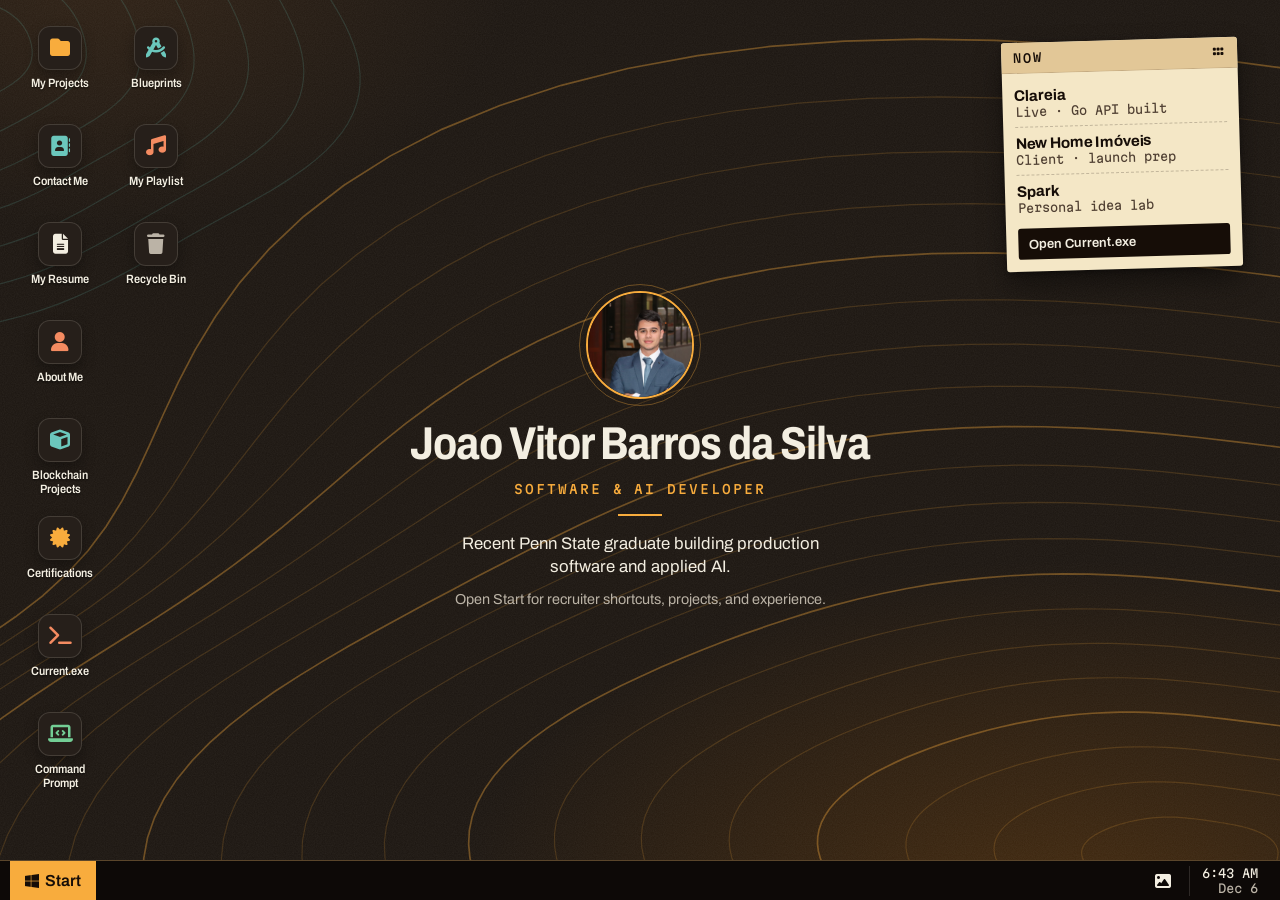
==== index.html @ 70b1df7b "Add Clareia case study, update Current.exe projects and remove HubSpot from New Home" ====
<!DOCTYPE html>
<html lang="en">
<head>
    <!-- Google Tag Manager -->
    <script>(function(w,d,s,l,i){w[l]=w[l]||[];w[l].push({'gtm.start':
    new Date().getTime(),event:'gtm.js'});var f=d.getElementsByTagName(s)[0],
    j=d.createElement(s),dl=l!='dataLayer'?'&l='+l:'';j.async=true;j.src=
    'https://www.googletagmanager.com/gtm.js?id=GTM-ML997XWB'+dl;f.parentNode.insertBefore(j,f);
    })(window,document,'script','dataLayer','GTM-ML997XWB');</script>
    <!-- End Google Tag Manager -->
    
    <meta charset="UTF-8">
    <meta name="viewport" content="width=device-width, initial-scale=1.0">
    <meta name="description" content="Joao Vitor Barros da Silva is a recent Penn State Computer Science graduate building production software, full-stack products, and applied AI systems.">
    <meta name="theme-color" content="#1b1510">
    <link rel="canonical" href="https://joao-vitor-barros-da-silva-portfolio.vercel.app/">

    <meta property="og:type" content="website">
    <meta property="og:site_name" content="Joao Vitor's Portfolio">
    <meta property="og:title" content="Joao Vitor | Software &amp; AI Developer">
    <meta property="og:description" content="Recent Penn State Computer Science graduate building production software, full-stack products, and applied AI systems.">
    <meta property="og:url" content="https://joao-vitor-barros-da-silva-portfolio.vercel.app/">
    <meta property="og:image" content="https://joao-vitor-barros-da-silva-portfolio.vercel.app/docs/portfolio-og.jpg">
    <meta property="og:image:width" content="1200">
    <meta property="og:image:height" content="630">
    <meta property="og:image:alt" content="Joao Vitor's interactive software and AI developer portfolio">

    <meta name="twitter:card" content="summary_large_image">
    <meta name="twitter:title" content="Joao Vitor | Software &amp; AI Developer">
    <meta name="twitter:description" content="Production software, full-stack products, and applied AI systems from a recent Penn State Computer Science graduate.">
    <meta name="twitter:image" content="https://joao-vitor-barros-da-silva-portfolio.vercel.app/docs/portfolio-og.jpg">
    <title>Joao Vitor | Software &amp; AI Developer</title>
    <link rel="preconnect" href="https://fonts.googleapis.com">
    <link rel="preconnect" href="https://fonts.gstatic.com" crossorigin>
    <link rel="stylesheet" href="https://fonts.googleapis.com/css2?family=Archivo:wdth,wght@62..125,400..800&family=Martian+Mono:wght@400..600&display=swap">
    <link rel="stylesheet" href="./css/style.css">
    <link rel="stylesheet" href="https://cdnjs.cloudflare.com/ajax/libs/font-awesome/6.4.0/css/all.min.css">
    <script type="application/ld+json">
    {
            "@context": "https://schema.org",
            "@graph": [
                    {
                            "@type": "WebSite",
                            "@id": "https://joao-vitor-barros-da-silva-portfolio.vercel.app/#website",
                            "url": "https://joao-vitor-barros-da-silva-portfolio.vercel.app/",
                            "name": "Joao Vitor Barros da Silva",
                            "description": "Interactive portfolio of a software and AI developer, built as a desktop operating system in the browser.",
                            "inLanguage": "en",
                            "author": {
                                    "@id": "https://joao-vitor-barros-da-silva-portfolio.vercel.app/#person"
                            }
                    },
                    {
                            "@type": "Person",
                            "@id": "https://joao-vitor-barros-da-silva-portfolio.vercel.app/#person",
                            "name": "Joao Vitor Barros da Silva",
                            "givenName": "Joao Vitor",
                            "familyName": "Barros da Silva",
                            "jobTitle": "Software Engineer",
                            "description": "Software engineer working across production systems, full-stack products, and applied AI.",
                            "url": "https://joao-vitor-barros-da-silva-portfolio.vercel.app/",
                            "image": "https://joao-vitor-barros-da-silva-portfolio.vercel.app/img/IMG_2532.jpg",
                            "email": "mailto:jvitorbarros15@gmail.com",
                            "telephone": "+1-814-308-3273",
                            "address": {
                                    "@type": "PostalAddress",
                                    "addressLocality": "Ashburn",
                                    "addressRegion": "VA",
                                    "addressCountry": "US"
                            },
                            "alumniOf": {
                                    "@type": "CollegeOrUniversity",
                                    "name": "The Pennsylvania State University",
                                    "sameAs": "https://www.psu.edu/"
                            },
                            "hasCredential": {
                                    "@type": "EducationalOccupationalCredential",
                                    "credentialCategory": "Bachelor's Degree",
                                    "educationalLevel": "B.S. Computer Science",
                                    "dateCreated": "2026-08"
                            },
                            "affiliation": {
                                    "@type": "Organization",
                                    "name": "Blockchain Data Intelligence Lab, Penn State University"
                            },
                            "knowsAbout": [
                                    "Python",
                                    "Ruby on Rails",
                                    "TypeScript",
                                    "JavaScript",
                                    "SQL",
                                    "Solidity",
                                    "FastAPI",
                                    "PostgreSQL",
                                    "Redis",
                                    "Node.js",
                                    "React",
                                    "Next.js",
                                    "Docker",
                                    "AWS",
                                    "CI/CD",
                                    "Machine Learning",
                                    "Large Language Models",
                                    "Retrieval-Augmented Generation",
                                    "Distributed Systems",
                                    "Blockchain"
                            ],
                            "sameAs": [
                                    "https://github.com/jvitorbarros15",
                                    "https://www.linkedin.com/in/joaovi/"
                            ]
                    },
                    {
                            "@type": "ScholarlyArticle",
                            "@id": "https://arxiv.org/abs/2512.18488",
                            "name": "QLink: Quantum-Safe Bridge Architecture for Blockchain Interoperability",
                            "author": {
                                    "@id": "https://joao-vitor-barros-da-silva-portfolio.vercel.app/#person"
                            },
                            "datePublished": "2025-12-20",
                            "identifier": "arXiv:2512.18488",
                            "url": "https://arxiv.org/abs/2512.18488"
                    }
            ]
    }
    </script>
</head>
<body>
    <!-- Google Tag Manager (noscript) -->
    <noscript><iframe src="https://www.googletagmanager.com/ns.html?id=GTM-ML997XWB"
    height="0" width="0" style="display:none;visibility:hidden"></iframe></noscript>
    <!-- End Google Tag Manager (noscript) -->

    <div class="desktop">
        <div class="wallpaper-scene" aria-hidden="true"><svg viewBox="0 0 1600 900" preserveAspectRatio="xMidYMid slice"></svg></div>
        <aside class="desk-note" id="desk-note" aria-label="What I am working on now">
            <div class="desk-note-grip"><span>Now</span><i class="fas fa-grip" aria-hidden="true"></i></div>
            <ul>
                <li><strong>Clareia</strong><span>Live · Go API built</span></li>
                <li><strong>New Home Imóveis</strong><span>Client · launch prep</span></li>
                <li><strong>Spark</strong><span>Personal idea lab</span></li>
            </ul>
            <button class="desk-note-open" type="button" data-track="Desktop Note: Open Current">Open Current.exe</button>
        </aside>
        <!-- Desktop icons -->
        <div class="desktop-icons">
            <div class="icon" data-window="projects">
                <div class="icon-img folder-icon">
                    <i class="fas fa-folder"></i>
                </div>
                <div class="icon-text">My Projects</div>
            </div>

            <div class="icon" data-window="trash">
                <div class="icon-img trash-icon">
                    <i class="fas fa-trash"></i>
                </div>
                <div class="icon-text">Recycle Bin</div>
            </div>
            
            <div class="icon" data-window="contact">
                <div class="icon-img contact-icon">
                    <i class="fas fa-address-book"></i>
                </div>
                <div class="icon-text">Contact Me</div>
            </div>
            
            <div class="icon" data-window="resume">
                <div class="icon-img resume-icon">
                    <i class="fas fa-file-alt"></i>
                </div>
                <div class="icon-text">My Resume</div>
            </div>
            
            <div class="icon" data-window="about">
                <div class="icon-img about-icon">
                    <i class="fas fa-user"></i>
                </div>
                <div class="icon-text">About Me</div>
            </div>
            
            <div class="icon" data-window="blockchain">
                <div class="icon-img blockchain-icon">
                    <i class="fas fa-cube"></i>
                </div>
                <div class="icon-text">Blockchain Projects</div>
            </div>
            
            <div class="icon" data-window="certifications">
                <div class="icon-img certifications-icon">
                    <i class="fas fa-certificate"></i>
                </div>
                <div class="icon-text">Certifications</div>
            </div>

            <div class="icon" data-window="current">
                <div class="icon-img current-icon">
                    <i class="fas fa-terminal"></i>
                </div>
                <div class="icon-text">Current.exe</div>
            </div>

            <div class="icon" data-window="terminal">
                <div class="icon-img terminal-icon">
                    <i class="fas fa-laptop-code"></i>
                </div>
                <div class="icon-text">Command Prompt</div>
            </div>

            <div class="icon" data-window="blueprint">
                <div class="icon-img blueprint-icon">
                    <i class="fas fa-drafting-compass"></i>
                </div>
                <div class="icon-text">Blueprints</div>
            </div>

            <div class="icon" data-window="playlist">
                <div class="icon-img playlist-icon">
                    <i class="fas fa-music"></i>
                </div>
                <div class="icon-text">My Playlist</div>
            </div>
        </div>
        
        <!-- Windows -->
        <div class="windows-container">
            <!-- Projects Window -->
            <div id="projects-window" class="window">
                <div class="window-header">
                    <div class="window-title">
                        <i class="fas fa-folder window-icon"></i>
                        <span>My Projects</span>
                    </div>
                    <div class="window-controls">
                        <button class="minimize-btn"><i class="fas fa-window-minimize"></i></button>
                        <button class="maximize-btn"><i class="fas fa-window-maximize"></i></button>
                        <button class="close-btn"><i class="fas fa-times"></i></button>
                    </div>
                </div>
                <div class="window-content">
                    <div class="projects-showcase-header">
                        <div>
                            <span class="projects-eyebrow">Selected work</span>
                            <h2>Products, production systems, and applied AI</h2>
                            <p>Six projects chosen for engineering depth, real-world use, and measurable outcomes.</p>
                        </div>
                        <a href="https://github.com/jvitorbarros15" class="btn projects-github-btn" target="_blank" rel="noopener noreferrer" data-track="Projects: View All GitHub"><i class="fab fa-github"></i> All repositories</a>
                    </div>

                    <div class="projects-grid">
                    <article class="project-item project-card" data-track="Project: Clareia">
                        <div class="project-visual project-visual-concept">
                            <i class="fas fa-landmark"></i>
                            <div><strong>Clareia</strong><span>592 deputies, every figure sourced</span></div>
                            <span class="project-visual-label"><i class="fas fa-database"></i> Public data</span>
                        </div>
                        <div class="project-card-body">
                        <div class="project-card-kicker"><span>500+ users</span><span>2026</span></div>
                        <h3>Clareia — Brazil Congress Transparency Site</h3>
                        <p>Built and launched a public transparency site covering all 592 federal deputies: 226,000+ expense records (R$ 256M), 22,700 bills, and 473,000 roll-call votes, every figure traceable to its official source.</p>
                        <ul class="project-proof">
                            <li>Dual-capture ingestion reconciles the Chamber's open-data API against its annual CEAP file; a second implementation re-audits every total and holds ~180 unconfirmed deputy-months for review instead of showing them as R$0</li>
                            <li>Initial load cut from 174 MB to 6.4 MB (613 requests → 28); ranking re-sorts ~9× faster (1.2 s to 0.13 s)</li>
                        </ul>
                        <div class="project-links">
                            <a href="./case-studies/clareia.html" class="btn btn-secondary" data-track="Project: Clareia - Case Study"><i class="fas fa-book-open"></i> Case Study</a>
                            <a href="https://github.com/jvitorbarros15/clareia" class="btn" target="_blank" rel="noopener noreferrer" data-track="Project: Clareia - GitHub"><i class="fab fa-github"></i> View Code</a>
                            <a href="https://clareia.clareia.workers.dev/" class="btn btn-secondary" target="_blank" rel="noopener noreferrer" data-track="Project: Clareia - Live Demo"><i class="fas fa-external-link-alt"></i> Live App</a>
                        </div>
                        <div class="technologies">
                            <span class="tech-tag">TypeScript</span>
                            <span class="tech-tag">PostgreSQL</span>
                            <span class="tech-tag">Playwright</span>
                            <span class="tech-tag">Cloudflare</span>
                        </div>
                        </div>
                    </article>

                    <article class="project-item project-card" data-track="Project: Multi-Agent AI Workspace">
                        <div class="project-visual project-visual-concept">
                            <i class="fas fa-diagram-project"></i>
                            <div><strong>Orchestrator</strong><span>Builder and researcher agents</span></div>
                            <span class="project-visual-label"><i class="fas fa-robot"></i> Agentic AI</span>
                        </div>
                        <div class="project-card-body">
                        <div class="project-card-kicker"><span>Self-hosted</span><span>2026</span></div>
                        <h3>Personal Multi-Agent AI Workspace</h3>
                        <p>A tiered agent setup for my own projects: Claude Code (Opus) plans, writes specs and reviews every diff while Sonnet, Haiku, Fable and Codex subagents do the work, and mechanical edits run free on local Ollama models (Gemma 4, Nemotron) through opencode and OmniRoute. A self-hosted Hermes gateway reaches it from WhatsApp and email, with an open-source model categorizing incoming mail.</p>
                        <div class="technologies">
                            <span class="tech-tag">Claude Code</span>
                            <span class="tech-tag">Ollama</span>
                            <span class="tech-tag">opencode</span>
                            <span class="tech-tag">Hermes gateway</span>
                        </div>
                        </div>
                    </article>

                    <article class="project-item project-card" data-track="Project: New Home Imoveis">
                        <div class="project-visual project-visual-image">
                            <img src="./img/projects/new-home.jpg" alt="New Home Imóveis real-estate website hero" loading="lazy">
                            <span class="project-visual-label"><i class="fas fa-handshake"></i> Client delivery</span>
                        </div>
                        <div class="project-card-body">
                        <div class="project-card-kicker"><span>Paying client</span><span>2026</span></div>
                        <h3>New Home Imóveis — Client Platform</h3>
                        <p>Shipped a full-stack real-estate platform that saves every inquiry before handing the buyer to WhatsApp, and gives a non-technical team an admin area for listings, images and leads, secured with Row Level Security and two-factor login.</p>
                        <ul class="project-proof">
                            <li>Production client delivery from database through interface</li>
                            <li>Leads stored before WhatsApp, so none are lost</li>
                        </ul>
                        <div class="project-links">
                            <a href="./case-studies/new-home.html" class="btn btn-secondary" data-track="Project: New Home Imoveis - Case Study"><i class="fas fa-book-open"></i> Case Study</a>
                            <a href="https://github.com/jvitorbarros15/new-home-imoveis" class="btn" target="_blank" rel="noopener noreferrer" data-track="Project: New Home Imoveis - GitHub"><i class="fab fa-github"></i> View Code</a>
                            <a href="https://new-home-imoveis.vercel.app" class="btn btn-secondary" target="_blank" rel="noopener noreferrer" data-track="Project: New Home Imoveis - Live Demo"><i class="fas fa-external-link-alt"></i> Live App</a>
                        </div>
                        <div class="technologies">
                            <span class="tech-tag">React</span>
                            <span class="tech-tag">Node.js</span>
                            <span class="tech-tag">Supabase</span>
                            <span class="tech-tag">PostgreSQL RLS</span>
                            <span class="tech-tag">Vercel</span>
                        </div>
                        </div>
                    </article>
                    
                    <article class="project-item project-card" data-track="Project: Meridian">
                        <div class="project-visual project-visual-image">
                            <img src="./img/projects/meridian.jpg" alt="Meridian investment portfolio dashboard" loading="lazy">
                            <span class="project-visual-label"><i class="fas fa-server"></i> Full stack</span>
                        </div>
                        <div class="project-card-body">
                        <div class="project-card-kicker"><span>Backend &amp; infrastructure</span><span>2026</span></div>
                        <h3>Meridian — Investment Research Platform</h3>
                        <p>Built a containerized investment dashboard spanning Brazilian equities, FIIs, U.S. stocks, and crypto, with live market refreshes and on-demand portfolio return calculations.</p>
                        <ul class="project-proof">
                            <li>Async FastAPI and SQLAlchemy backend with JWT authentication</li>
                            <li>PostgreSQL, Redis, Next.js, and Docker Compose end to end</li>
                        </ul>
                        <div class="project-links">
                            <a href="./case-studies/meridian.html" class="btn btn-secondary" data-track="Project: Meridian - Case Study"><i class="fas fa-book-open"></i> Case Study</a>
                            <a href="https://github.com/jvitorbarros15/meridian-invest" class="btn" target="_blank" rel="noopener noreferrer" data-track="Project: Meridian - GitHub"><i class="fab fa-github"></i> View Code</a>
                        </div>
                        <div class="technologies">
                            <span class="tech-tag">Python</span>
                            <span class="tech-tag">FastAPI</span>
                            <span class="tech-tag">PostgreSQL</span>
                            <span class="tech-tag">Redis</span>
                            <span class="tech-tag">Docker</span>
                            <span class="tech-tag">Next.js</span>
                        </div>
                        </div>
                    </article>
                    
                    <article class="project-item project-card" data-track="Project: Cognitra">
                        <div class="project-visual project-visual-image">
                            <img src="./img/projects/cognitra.jpg" alt="Cognitra AI study workspace landing page" loading="lazy">
                            <span class="project-visual-label"><i class="fas fa-brain"></i> Applied AI</span>
                        </div>
                        <div class="project-card-body">
                        <div class="project-card-kicker"><span>Live product</span><span>2026</span></div>
                        <h3>Cognitra — AI Learning Platform</h3>
                        <p>Created an intelligent study workspace that turns recorded lectures and notes into structured learning materials, mind maps, flashcards, and searchable class content.</p>
                        <ul class="project-proof">
                            <li>Speaker-aware transcription through AssemblyAI</li>
                            <li>LLM workflows with OpenAI and LangChain</li>
                        </ul>
                        <div class="project-links">
                            <a href="./case-studies/cognitra.html" class="btn btn-secondary" data-track="Project: Cognitra - Case Study"><i class="fas fa-book-open"></i> Case Study</a>
                            <a href="https://github.com/jvitorbarros15/Cognitra" class="btn" target="_blank" rel="noopener noreferrer" data-track="Project: Cognitra - GitHub"><i class="fab fa-github"></i> View Code</a>
                            <a href="https://cognitra.vercel.app" class="btn btn-secondary" target="_blank" rel="noopener noreferrer" data-track="Project: Cognitra - Live Demo"><i class="fas fa-external-link-alt"></i> Live App</a>
                        </div>
                        <div class="technologies">
                            <span class="tech-tag">Next.js</span>
                            <span class="tech-tag">Firebase</span>
                            <span class="tech-tag">OpenAI</span>
                            <span class="tech-tag">LangChain</span>
                            <span class="tech-tag">AssemblyAI</span>
                        </div>
                        </div>
                    </article>
                    
                    <article class="project-item project-card" data-track="Project: ZorAI">
                        <div class="project-visual project-visual-image">
                            <img src="./img/projects/zorai.jpg" alt="ZorAI image provenance registry interface" loading="lazy">
                            <span class="project-visual-label"><i class="fas fa-shield-halved"></i> On-chain provenance</span>
                        </div>
                        <div class="project-card-body">
                        <div class="project-card-kicker"><span>Deployed protocol</span><span>Base Sepolia</span></div>
                        <h3>ZorAI — AI Image Verification Registry</h3>
                        <p>Developed a public provenance registry for AI-generated images, combining image identifiers, IPFS metadata, risk information, and a deployed smart contract that can register and verify records.</p>
                        <ul class="project-proof">
                            <li>Deployed Solidity registry on Base Sepolia</li>
                            <li>Server API routes, wallet support, Pinata IPFS, and CI</li>
                        </ul>
                        <div class="project-links">
                            <a href="./case-studies/zorai.html" class="btn btn-secondary" data-track="Project: ZorAI - Case Study"><i class="fas fa-book-open"></i> Case Study</a>
                            <a href="https://github.com/jvitorbarros15/zorai" class="btn" target="_blank" rel="noopener noreferrer" data-track="Project: ZorAI - GitHub"><i class="fab fa-github"></i> View Code</a>
                            <a href="https://zorai.vercel.app" class="btn btn-secondary" target="_blank" rel="noopener noreferrer" data-track="Project: ZorAI - Live Demo"><i class="fas fa-external-link-alt"></i> Live App</a>
                        </div>
                        <div class="technologies">
                            <span class="tech-tag">Next.js</span>
                            <span class="tech-tag">Solidity</span>
                            <span class="tech-tag">Hardhat</span>
                            <span class="tech-tag">IPFS</span>
                            <span class="tech-tag">Ethers.js</span>
                        </div>
                        </div>
                    </article>
                    
                    <article class="project-item project-card" data-track="Project: NFL 4th Down Predictor">
                        <div class="project-visual project-visual-concept project-visual-nfl">
                            <i class="fas fa-football"></i>
                            <div><strong>4th &amp; Decision</strong><span>Calibrated conversion probabilities</span></div>
                            <span class="project-visual-label"><i class="fas fa-chart-simple"></i> ML analysis</span>
                        </div>
                        <div class="project-card-body">
                        <div class="project-card-kicker"><span>480K plays</span><span>Built in 2025</span></div>
                        <h3>NFL 4th Down Conversion Predictor</h3>
                        <p>Trained an XGBoost model on 480K plays from the 2013–2024 seasons and evaluated whether its probabilities—not only its classifications—were reliable enough to inform fourth-down decisions.</p>
                        <ul class="project-proof">
                            <li>62% accuracy and 0.66 ROC-AUC</li>
                            <li>0.23 Brier score for probability calibration</li>
                        </ul>
                        <div class="project-links">
                            <a href="./case-studies/nfl-4th-down.html" class="btn btn-secondary" data-track="Project: NFL 4th Down Predictor - Case Study"><i class="fas fa-book-open"></i> Case Study</a>
                            <a href="https://github.com/jvitorbarros15/nfl-4th-down-predictor" class="btn" target="_blank" rel="noopener noreferrer" data-track="Project: NFL 4th Down Predictor - GitHub"><i class="fab fa-github"></i> View Analysis</a>
                        </div>
                        <div class="technologies">
                            <span class="tech-tag">Python</span>
                            <span class="tech-tag">XGBoost</span>
                            <span class="tech-tag">Pandas</span>
                            <span class="tech-tag">Calibration</span>
                            <span class="tech-tag">Feature Engineering</span>
                        </div>
                        </div>
                    </article>

                    <article class="project-item project-card" data-track="Project: JobNow">
                        <div class="project-visual project-visual-image">
                            <img src="./img/projects/jobnow.jpg" alt="JobNow sign-in interface" loading="lazy">
                            <span class="project-visual-label"><i class="fas fa-wand-magic-sparkles"></i> AI product</span>
                        </div>
                        <div class="project-card-body">
                        <div class="project-card-kicker"><span>Featured</span><span>2026</span></div>
                        <h3>JobNow — AI Job Search Copilot</h3>
                        <p>Built a three-part job-search workspace that turns Gmail into an application tracker, drafts LinkedIn posts from current tech news, and generates tailored LaTeX resumes for live job listings.</p>
                        <ul class="project-proof">
                            <li>Claude-powered classification and document generation</li>
                            <li>Gmail, Google Calendar, Sheets, Indeed, and ZipRecruiter integrations</li>
                        </ul>
                        <div class="project-links">
                            <a href="./case-studies/jobnow.html" class="btn btn-secondary" data-track="Project: JobNow - Case Study"><i class="fas fa-book-open"></i> Case Study</a>
                            <a href="https://github.com/jvitorbarros15/jobnow" class="btn" target="_blank" rel="noopener noreferrer" data-track="Project: JobNow - GitHub"><i class="fab fa-github"></i> View Code</a>
                            <a href="https://jobnow-lime.vercel.app" class="btn btn-secondary" target="_blank" rel="noopener noreferrer" data-track="Project: JobNow - Live Demo"><i class="fas fa-external-link-alt"></i> Live App</a>
                        </div>
                        <div class="technologies">
                            <span class="tech-tag">Next.js</span>
                            <span class="tech-tag">TypeScript</span>
                            <span class="tech-tag">Supabase</span>
                            <span class="tech-tag">Claude</span>
                            <span class="tech-tag">Google APIs</span>
                        </div>
                        </div>
                    </article>

                    </div>
                </div>
            </div>
            
            <!-- Contact Window -->
            <div id="contact-window" class="window">
                <div class="window-header">
                    <div class="window-title">
                        <i class="fas fa-address-book window-icon"></i>
                        <span>Contact Me</span>
                    </div>
                    <div class="window-controls">
                        <button class="minimize-btn"><i class="fas fa-window-minimize"></i></button>
                        <button class="maximize-btn"><i class="fas fa-window-maximize"></i></button>
                        <button class="close-btn"><i class="fas fa-times"></i></button>
                    </div>
                </div>
                <div class="window-content">
                    <div class="contact-intro">
                        <span class="contact-availability"><span></span> Open to junior software and AI engineering roles</span>
                        <h2>Let’s build something useful.</h2>
                        <p>Send a message straight from this page and it lands in my inbox. I usually reply within a day.</p>
                    </div>

                    <form class="contact-form" id="contact-form">
                        <div class="form-group">
                            <label for="name">Your name</label>
                            <input type="text" id="name" name="name" autocomplete="name" required>
                        </div>
                        <div class="form-group">
                            <label for="email">Your email</label>
                            <input type="email" id="email" name="email" autocomplete="email" required>
                        </div>
                        <div class="form-group">
                            <label for="message">How can I help?</label>
                            <textarea id="message" name="message" rows="5" required></textarea>
                        </div>
                        <div class="contact-honeypot" aria-hidden="true">
                            <label for="company-website">Leave this field blank</label>
                            <input type="text" id="company-website" name="website" tabindex="-1" autocomplete="off">
                        </div>
                        <button type="submit" class="btn" data-track="Contact Form Submit"><i class="fas fa-paper-plane"></i> Send message</button>
                        <p class="contact-form-status" id="contact-form-status" role="status" aria-live="polite"></p>
                    </form>
                    
                    <div class="social-links">
                        <a href="https://github.com/jvitorbarros15" class="social-link" target="_blank" rel="noopener noreferrer" data-track="Contact: GitHub"><i class="fab fa-github"></i> GitHub</a>
                        <a href="https://www.linkedin.com/in/joaovi/" class="social-link" target="_blank" rel="noopener noreferrer" data-track="Contact: LinkedIn"><i class="fab fa-linkedin"></i> LinkedIn</a>
                        <a href="mailto:jvitorbarros15@gmail.com" class="social-link" data-track="Contact: Email"><i class="fas fa-envelope"></i> jvitorbarros15@gmail.com</a>
                        <a href="tel:+18143083273" class="social-link" data-track="Contact: Phone"><i class="fas fa-phone"></i> 814-308-3273</a>
                    </div>
                </div>
            </div>
            
            <!-- Resume Window -->
            <div id="resume-window" class="window">
                <div class="window-header">
                    <div class="window-title">
                        <i class="fas fa-file-alt window-icon"></i>
                        <span>My Resume</span>
                    </div>
                    <div class="window-controls">
                        <button class="minimize-btn"><i class="fas fa-window-minimize"></i></button>
                        <button class="maximize-btn"><i class="fas fa-window-maximize"></i></button>
                        <button class="close-btn"><i class="fas fa-times"></i></button>
                    </div>
                </div>
                <div class="window-content">
                    <div class="resume-content">
                        <div class="resume-actions">
                            <a href="./files/Joao_Vitor_Barros_da_Silva_Resume.pdf" class="btn download-btn" target="_blank" rel="noopener noreferrer" download data-track="Resume Download"><i class="fas fa-download"></i> Download PDF</a>
                        </div>
                        <div class="resume-preview">
                            <h2>Resume Preview</h2>
                            
                            <div class="resume-section">
                                <h3>Education</h3>
                                <div class="resume-item">
                                    <h4>The Pennsylvania State University, University Park</h4>
                                    <p>B.S. in Computer Science, Minor in Entrepreneurship and Innovation</p>
                                    <p>August 2026</p>
                                    <p>Relevant Coursework: Machine Learning, Deep Learning for Computer Vision, Database Management Systems, Programming Models for Big Data, Data Structures &amp; Algorithms, Operating Systems</p>
                                </div>
                            </div>
                            
                            <div class="resume-section">
                                <h3>Technical Skills</h3>
                                <div class="resume-item">
                                    <h4>Full Stack — UI</h4>
                                    <p>React, Next.js, TypeScript, JavaScript, Tailwind CSS, HTML/CSS, responsive UI development</p>

                                    <h4>Full Stack — API &amp; Data</h4>
                                    <p>Python (FastAPI, Flask), Ruby on Rails, Node.js, REST APIs, microservices, PostgreSQL, Redis, Firebase, schema design</p>

                                    <h4>Cloud &amp; DevOps</h4>
                                    <p>AWS (S3, Lambda), Docker, Kubernetes, CircleCI, CI/CD pipelines, Git/GitHub, Linux</p>

                                    <h4>AI &amp; GenAI</h4>
                                    <p>LLM APIs (OpenAI, Anthropic), prompt engineering, LangChain, RAG, AI agents, agent orchestration, model evaluation, TensorFlow, PyTorch, Scikit-learn</p>

                                    <h4>AI Tools</h4>
                                    <p>Claude, Claude Code, Codex, Ollama, local LLMs (Qwen, Nemotron, Gemma)</p>

                                    <h4>Languages &amp; Tooling</h4>
                                    <p>Go, C, Solidity, SQLAlchemy, Cloudflare (Workers, R2), GitHub Actions, Playwright</p>

                                    <h4>Engineering Practices</h4>
                                    <p>Agile/Scrum, automated testing (RSpec, pytest), peer code review, production incident resolution, technical documentation</p>
                                </div>
                            </div>
                            
                            <div class="resume-section">
                                <h3>Certifications</h3>
                                <div class="resume-item">
                                    <ul>
                                        <li><strong>Full Stack Developer</strong> — Meta, 2026</li>
                                        <li><strong>Google Cybersecurity Certificate</strong> — Google, 2026</li>
                                        <li><strong>Machine Learning with Python</strong> — IBM, 2025</li>
                                        <li><strong>AI Agents with RAG &amp; LangChain</strong> — IBM, 2025</li>
                                        <li><strong>Deep Learning &amp; Neural Networks</strong> — IBM, 2025</li>
                                        <li><strong>AI &amp; Blockchain Certificate</strong> — Google, 2025</li>
                                    </ul>
                                </div>
                            </div>
                            
                            <div class="resume-section">
                                <h3>Experience</h3>
                                <div class="resume-item">
                                    <h4>Penn State University Libraries</h4>
                                    <p>Software Development Intern | Full stack, APIs, data, cloud, AI tooling | Oct 2025 – Jul 2026</p>
                                    <p style="font-style: italic; color: var(--ink-soft);">State College, PA</p>
                                    <ul>
                                        <li>Build and ship features on production systems serving <strong>40,000+ users</strong>, working within a formal Scrum methodology with daily standups and sprint cycles, debugging across large unfamiliar codebases under real reliability constraints using Ruby on Rails, Python, Docker, and CI.</li>
                                        <li>Engineered a Python data pipeline that cleaned and validated a dataset from <strong>17.7K to 9.8K verified records</strong>, cutting manual processing time by over <strong>90%</strong>.</li>
                                        <li>Shipped a large-scale PDF remediation and accessibility platform in collaboration with AWS and Adobe, supporting <strong>3M+ document uploads</strong> by automating accessibility parsing and secure storage via Adobe APIs and AWS S3.</li>
                                        <li>Built a Google Scholar profile-matching pipeline (Rails, PostgreSQL, ScraperAPI) across <strong>11,000+ faculty</strong>; disambiguated authors via multi-signal entity resolution, achieving <strong>40% auto-match rate</strong> and eliminating <strong>34% of scrape volume</strong> via pre-scrape filtering and DB-backed fetch tracking.</li>
                                        <li>Engineered a cross-system integration API using a Rails controller to POST JSON between independent platforms, built JSON-to-XML importers and Swagger documentation, reducing manual departmental processing by <strong>60%</strong> across multiple teams.</li>
                                    </ul>
                                </div>
                                
                                <div class="resume-item">
                                    <h4>Blockchain Data Intelligence Lab | Penn State University</h4>
                                    <p>Lead Researcher | Python, distributed systems, measurement | Feb 2025 – Present</p>
                                    <p style="font-style: italic; color: var(--ink-soft);">State College, PA</p>
                                    <ul>
                                        <li>Proposed, led, and published <strong>QLink</strong> as first author, taking an original research direction through scope, methodology, implementation, publication, and presentation at the Penn State ICDS Symposium.</li>
                                        <li>Built a Python simulation of a 7-validator distributed network, measuring up to <strong>707× throughput gains</strong> and sub-second latency across a parameter sweep.</li>
                                        <li>Publication: “QLink: Quantum-Safe Bridge Architecture for Blockchain Interoperability,” arXiv:2512.18488, 2025.</li>
                                        <li>Selected presenter at the Penn State ICDS Symposium 2025; judges ranked QLink among the <strong>top 5 quantum projects</strong>.</li>
                                    </ul>
                                </div>
                                
                                <div class="resume-item">
                                    <h4>Happy Valley LaunchBox Startup Accelerator</h4>
                                    <p>Innovation and Operations Intern | AI Automation, Data Integration | May 2023 – Jul 2024</p>
                                    <p style="font-style: italic; color: var(--ink-soft);">State College, PA</p>
                                    <ul>
                                        <li>Spearheaded the integration of <strong>HubSpot CRM</strong> with a new internal UI, centralizing engagement data for <strong>40+ active startups</strong> and improving reporting visibility by <strong>45%</strong>.</li>
                                        <li>Automated email replies, data entry, and data fetching workflows using <strong>AI in Power Automate</strong>, streamlining communications and data management, and increasing team efficiency by <strong>30%</strong>.</li>
                                    </ul>
                                </div>
                            </div>
                            
                            <div class="resume-section">
                                <h3>Projects</h3>
                                <div class="resume-item">
                                    <h4>Clareia, Brazil Congress Transparency Site | TypeScript, PostgreSQL, Playwright, Cloudflare — 2026 – Present</h4>
                                    <p>Public transparency site covering all 592 federal deputies, used by <strong>500+ people</strong>: 226,000+ expense records (R$ 256M), 22,700 bills, and 473,000 roll-call votes. Dual-capture ingestion with a second-implementation re-audit holds <strong>~180 unconfirmed deputy-months</strong> for review instead of showing them as R$0; initial load cut from 174 MB to 6.4 MB (<strong>613 → 28 requests</strong>) and ranking re-sorts made <strong>~9× faster</strong> (1.2 s to 0.13 s).</p>

                                    <h4>Personal Multi-Agent AI Workspace | Claude Code, Codex, Ollama, opencode, Hermes — 2026 – Present</h4>
                                    <p>A tiered agent setup for my own projects: Claude Code (Opus) plans, writes specs and reviews every diff while Sonnet, Haiku, Fable and Codex subagents do the work, and mechanical edits run free on local Ollama models (Gemma 4, Nemotron) through opencode and OmniRoute. A self-hosted Hermes gateway reaches it from WhatsApp and email, with an open-source model categorizing incoming mail.</p>

                                    <h4>New Home Imóveis | React, Supabase, PostgreSQL, Vercel — Jun 2026 – Present</h4>
                                    <p>Shipped a full-stack platform for a paying client that stores every inquiry before the WhatsApp hand-off, with an admin panel for listings, images and leads secured by Row Level Security and TOTP two-factor login.</p>

                                    <h4>NittanyAuction | Python, Flask, SQLite — 2025</h4>
                                    <p>Built a complete auction marketplace on a normalized relational schema covering users, listings, bids, payments, ratings, and role-specific workflows, with server-side validation and session handling.</p>

                                    <h4>Cognitra | React, Next.js, Firebase, AssemblyAI, OpenAI — 2026 – Present</h4>
                                    <p>Integrated GenAI into a shipped learning product, chaining transcription and LLM workflows to turn recorded, speaker-labeled sessions into structured study material.</p>
                                </div>
                            </div>
                        </div>
                    </div>
                </div>
            </div>
            
            <!-- About Window -->
            <div id="about-window" class="window">
                <div class="window-header">
                    <div class="window-title">
                        <i class="fas fa-user window-icon"></i>
                        <span>About Me</span>
                    </div>
                    <div class="window-controls">
                        <button class="minimize-btn"><i class="fas fa-window-minimize"></i></button>
                        <button class="maximize-btn"><i class="fas fa-window-maximize"></i></button>
                        <button class="close-btn"><i class="fas fa-times"></i></button>
                    </div>
                </div>
                <div class="window-content">
                    <div class="about-content">
                        <div class="profile-picture">
                            <img src="./img/IMG_2532.jpg" alt="Joao Vitor Barros da Silva">
                        </div>
                        <div class="about-details">
                            <h2>Joao Vitor Barros da Silva</h2>
                            <h3>Recent Computer Science Graduate, Penn State University</h3>
                            <p>I'm a recent Penn State Computer Science graduate who builds production software, full-stack products, and applied AI systems. My experience spans enterprise applications serving 40,000+ users, shipped client work, and published distributed-systems research.</p>
                            <p>Outside of engineering work, I take part in entrepreneurship initiatives and community building.</p>
                            <div class="seeking-card">
                                <h4>Seeking</h4>
                                <p><strong>Role Types:</strong> Software Engineering, Machine Learning / AI, and Research Engineering roles</p>
                                <p><strong>Location Preferences:</strong> Open to U.S.-based opportunities, relocation, and remote or hybrid roles</p>
                                <p><strong>Graduation Date:</strong> August 2026</p>
                            </div>
                            <div class="why-hire-card">
                                <h4>Why Hire Me</h4>
                                <ul>
                                    <li>Ships production software at scale: enterprise applications serving 40,000+ users.</li>
                                    <li>Built Clareia, a public transparency site covering all 592 federal deputies and used by 500+ people.</li>
                                    <li>Integrated HubSpot CRM with an internal UI for 40+ startups at Happy Valley LaunchBox, improving reporting visibility by 45%.</li>
                                    <li>Published quantum-safe Layer 3 research (QLink) and deployed ZorAI, an AI image provenance registry on Base Sepolia.</li>
                                </ul>
                            </div>
                            <div class="contact-info">
                                <p><i class="fas fa-map-marker-alt"></i> Ashburn, VA</p>
                                <p><i class="fas fa-envelope"></i> jvitorbarros15@gmail.com</p>
                                <p><i class="fas fa-phone"></i> 814-308-3273</p>
                                <p><i class="fab fa-github"></i> github.com/jvitorbarros15</p>
                                <p><i class="fab fa-linkedin"></i>linkedin.com/in/joaovi/</p>
                            </div>
                        </div>
                    </div>
                    <section class="github-activity-section">
                        <div class="github-activity-header">
                            <div>
                                <h3>GitHub Activity</h3>
                                <p>A snapshot of my GitHub profile with recent activity, coding trends, and overall contribution details across my projects.</p>
                            </div>
                            <a href="https://github.com/jvitorbarros15" class="btn" target="_blank" rel="noopener noreferrer" data-track="About: GitHub Profile"><i class="fab fa-github"></i> View Profile</a>
                        </div>
                        <div class="github-activity-card">
                            <img
                                src="https://github-profile-summary-cards.vercel.app/api/cards/profile-details?username=jvitorbarros15&theme=github_dark"
                                alt="GitHub profile summary card for Joao Vitor Barros da Silva"
                                loading="lazy"
                            >
                        </div>
                    </section>
                    <div class="recommendations-section">
                        <h3>Professional Recommendations</h3>

                        <article class="recommendation-card">
                            <div class="recommendation-header">
                                <div>
                                    <h4>Alex Kiessling <i class="fas fa-circle-check recommendation-verified" aria-label="LinkedIn verified"></i></h4>
                                    <p class="recommendation-role">Software Developer at Penn State University</p>
                                    <p class="recommendation-context">Alex managed João Vitor directly</p>
                                </div>
                                <p class="recommendation-date">May 1, 2026</p>
                            </div>
                            <div class="recommendation-body">
                                <p>I had the privilege of supervising João throughout his internship as a software developer within the Penn State University Libraries.</p>
                                <p>João was tasked with a large and complicated data integration project between two of our faculty + research information systems. His ability to gather requirements from stakeholders, convert those requirements to actionable GitHub issues, and coordinate with his team members to begin development right from the start was impressive for an intern. His technical ability was impressive as well. From writing and understanding the code, to traversing our docker/VM setups, building tests and adding documentation, João was able to piece together this project with minimal supervision.</p>
                                <p>João is also a pleasure to work with. He is polite, respectful, and attentive to others’ opinions and ideas. He brings a positive attitude to the workplace and continually shows interest in other peoples’ lives and experiences. He was a valuable resource for the rest of the intern cohort, as he was always open to help, answer questions, and brainstorm solutions.</p>
                                <p>I strongly recommend João for anyone looking to hire an exceptional software developer. His professionalism, technical ability, initiative, and positive attitude set him apart from the rest!</p>
                            </div>
                        </article>

                        <article class="recommendation-card">
                            <div class="recommendation-header">
                                <div>
                                    <h4>Binky Lush</h4>
                                    <p class="recommendation-role">Manager, Discovery, Access and Web Services at Penn State University Libraries</p>
                                </div>
                                <p class="recommendation-date">April 3, 2026</p>
                            </div>
                            <div class="recommendation-body">
                                <p>I have the pleasure of working with Joao as a member of our Libraries Strategic Technologies Software Development Intern Cohort, and he has consistently exceeded expectations since day one. His combination of technical aptitude, initiative, and professionalism is something you rarely see at any level.</p>
                                <p>Joao is exceptionally sharp and a very hard worker - a combination that makes him incredibly effective. He has been working on a Ruby on Rails project involving data mapping and integration between enterprise applications, and his impact has been remarkable. He picks up new concepts quickly and translates that understanding into high-quality work with impressive speed. What truly sets him apart is his initiative. He is a genuine self-starter who has naturally taken a leadership role within the cohort, writing tickets, helping to scope work, and keeping the project moving forward. That level of ownership and project awareness is rare for any developer, let alone an intern.</p>
                                <p>Joao also takes it upon himself to attend our Agile team meetings and sit in with the full-time developers on our team, seeking out opportunities to learn how software development comes together in a real-world professional setting. He asks thoughtful, well-considered questions that demonstrate both his curiosity and his commitment to continuous growth.</p>
                                <p>Beyond his technical ability, Joao is polite, professional, and an absolute pleasure to work with. He brings a positive energy to every interaction and elevates the work of those around him.</p>
                                <p>I highly recommend Joao to any organization looking for a software developer who combines sharp technical ability, a strong work ethic, leadership instincts, and genuine professionalism. He will be a tremendous asset wherever he goes.</p>
                            </div>
                        </article>

                        <article class="recommendation-card">
                            <div class="recommendation-header">
                                <div>
                                    <h4>Jason Huber</h4>
                                    <p class="recommendation-role">Startup Consultant and Co-Working Manager at the Happy Valley LaunchBox at Penn State University</p>
                                </div>
                                <p class="recommendation-date">January 28, 2026</p>
                            </div>
                            <div class="recommendation-body">
                                <p>I've had the pleasure of knowing Joao for just about three years now. He is a consummate team player that isn't afraid to tackle any and all projects thrown at him. He is a highly capable individual that brings professionalism, passion and an upbeat demeanor with him wherever he goes. We were lucky to have had him at the Happy Valley LaunchBox as a member of our team and I am convinced that he will be an asset to any organization that hires him in the future.</p>
                            </div>
                        </article>
                    </div>
                </div>
            </div>
            
            <!-- Blockchain Window -->
            <div id="blockchain-window" class="window">
                <div class="window-header">
                    <div class="window-title">
                        <i class="fas fa-cube window-icon"></i>
                        <span>Blockchain Projects</span>
                    </div>
                    <div class="window-controls">
                        <button class="minimize-btn"><i class="fas fa-window-minimize"></i></button>
                        <button class="maximize-btn"><i class="fas fa-window-maximize"></i></button>
                        <button class="close-btn"><i class="fas fa-times"></i></button>
                    </div>
                </div>
                <div class="window-content">
                    <div class="blockchain-container">
                        <h2>My Blockchain Journey</h2>
                        <p>Two flagship blockchain projects: ZorAI, an AI image provenance registry, and QLink, quantum-safe Layer 3 research. Use "Add Next Block" to step through them.</p>
                        <div class="blockchain" id="blockchain">
                            <!-- Genesis block will be added by JavaScript -->
                        </div>
                    </div>
                </div>
            </div>
            
            <!-- Certifications Window -->
            <div id="certifications-window" class="window">
                <div class="window-header">
                    <div class="window-title">
                        <i class="fas fa-certificate window-icon"></i>
                        <span>Certifications</span>
                    </div>
                    <div class="window-controls">
                        <button class="minimize-btn"><i class="fas fa-window-minimize"></i></button>
                        <button class="maximize-btn"><i class="fas fa-window-maximize"></i></button>
                        <button class="close-btn"><i class="fas fa-times"></i></button>
                    </div>
                </div>
                <div class="window-content">
                    <div class="certification-item">
                        <h3>AI Agents Using RAG & LangChain</h3>
                        <p class="cert-issuer">IBM</p>
                        <p class="cert-date">June 2025</p>
                        <p class="cert-description">Advanced certification covering retrieval-augmented generation, LangChain framework, and AI agent development.</p>
                        <div class="cert-skills">
                            <span class="skill-tag">LangChain</span>
                            <span class="skill-tag">RAG</span>
                            <span class="skill-tag">AI Agents</span>
                            <span class="skill-tag">LLMs</span>
                        </div>
                        <a href="./files/AI Agents Using RAG & LangChain Certificate.pdf" class="btn" target="_blank" rel="noopener noreferrer"><i class="fas fa-external-link-alt"></i> View Certificate</a>
                    </div>

                    <div class="certification-item">
                        <h3>AI & Blockchain Certificate</h3>
                        <p class="cert-issuer">Google</p>
                        <p class="cert-date">May 2025</p>
                        <p class="cert-description">Comprehensive certification covering the intersection of artificial intelligence and blockchain technologies.</p>
                        <div class="cert-skills">
                            <span class="skill-tag">Blockchain</span>
                            <span class="skill-tag">AI</span>
                            <span class="skill-tag">Smart Contracts</span>
                            <span class="skill-tag">Machine Learning</span>
                        </div>
                        <a href="./files/AI and blockchain Certificate.pdf" class="btn" target="_blank" rel="noopener noreferrer"><i class="fas fa-external-link-alt"></i> View Certificate</a>
                    </div>

                    <div class="certification-item">
                        <h3>Deep Learning & Neural Networks</h3>
                        <p class="cert-issuer">IBM</p>
                        <p class="cert-date">June 2025</p>
                        <p class="cert-description">Specialized certification in deep learning architectures, neural network optimization, and advanced ML techniques.</p>
                        <div class="cert-skills">
                            <span class="skill-tag">Deep Learning</span>
                            <span class="skill-tag">Neural Networks</span>
                            <span class="skill-tag">TensorFlow</span>
                            <span class="skill-tag">PyTorch</span>
                        </div>
                        <a href="./files/Deep Learning & NNs IBM Certficate.pdf" class="btn" target="_blank" rel="noopener noreferrer"><i class="fas fa-external-link-alt"></i> View Certificate</a>
                    </div>

                    <div class="certification-item">
                        <h3>Machine Learning with Python</h3>
                        <p class="cert-issuer">IBM</p>
                        <p class="cert-date">June 2025</p>
                        <p class="cert-description">Comprehensive certification covering machine learning fundamentals, supervised and unsupervised learning, and practical Python-based ML workflows.</p>
                        <div class="cert-skills">
                            <span class="skill-tag">Python</span>
                            <span class="skill-tag">Machine Learning</span>
                            <span class="skill-tag">Scikit-learn</span>
                            <span class="skill-tag">Data Science</span>
                        </div>
                        <a href="./files/Machine Learning IBM Certificate.pdf" class="btn" target="_blank" rel="noopener noreferrer"><i class="fas fa-external-link-alt"></i> View Certificate</a>
                    </div>

                    <div class="certification-item">
                        <h3>Generative AI</h3>
                        <p class="cert-issuer">Google</p>
                        <p class="cert-date">2025</p>
                        <p class="cert-description">Certification covering generative AI fundamentals, large language models, and practical applications of generative technologies.</p>
                        <div class="cert-skills">
                            <span class="skill-tag">Generative AI</span>
                            <span class="skill-tag">LLMs</span>
                            <span class="skill-tag">Prompt Engineering</span>
                            <span class="skill-tag">Google AI</span>
                        </div>
                        <a href="./files/Gen AI Google Certificate.pdf" class="btn" target="_blank" rel="noopener noreferrer"><i class="fas fa-external-link-alt"></i> View Certificate</a>
                    </div>

                    <div class="certification-item">
                        <h3>Data Visualization with Python</h3>
                        <p class="cert-issuer">IBM</p>
                        <p class="cert-date">2025</p>
                        <p class="cert-description">Certification covering data visualization techniques using Python libraries including Matplotlib, Seaborn, and Plotly.</p>
                        <div class="cert-skills">
                            <span class="skill-tag">Python</span>
                            <span class="skill-tag">Matplotlib</span>
                            <span class="skill-tag">Seaborn</span>
                            <span class="skill-tag">Data Visualization</span>
                        </div>
                        <a href="./files/Data Visualization with Python Certificate.pdf" class="btn" target="_blank" rel="noopener noreferrer"><i class="fas fa-external-link-alt"></i> View Certificate</a>
                    </div>

                    <div class="certification-item">
                        <h3>Image Segmentation with PyTorch</h3>
                        <p class="cert-issuer">IBM</p>
                        <p class="cert-date">2025</p>
                        <p class="cert-description">Hands-on project certification applying PyTorch for image segmentation tasks using convolutional neural network architectures.</p>
                        <div class="cert-skills">
                            <span class="skill-tag">PyTorch</span>
                            <span class="skill-tag">Computer Vision</span>
                            <span class="skill-tag">Image Segmentation</span>
                            <span class="skill-tag">Deep Learning</span>
                        </div>
                        <a href="./files/Image Segmentation Pytorch Certificate - Copia.pdf" class="btn" target="_blank" rel="noopener noreferrer"><i class="fas fa-external-link-alt"></i> View Certificate</a>
                    </div>

                    <div class="certification-item">
                        <h3>Machine Learning Web App with Streamlit</h3>
                        <p class="cert-issuer">Coursera</p>
                        <p class="cert-date">2025</p>
                        <p class="cert-description">Project-based certification building and deploying machine learning web applications using the Streamlit framework.</p>
                        <div class="cert-skills">
                            <span class="skill-tag">Streamlit</span>
                            <span class="skill-tag">Python</span>
                            <span class="skill-tag">Machine Learning</span>
                            <span class="skill-tag">Web Deployment</span>
                        </div>
                        <a href="./files/Machine Learning Webapp with Streamlit.pdf" class="btn" target="_blank" rel="noopener noreferrer"><i class="fas fa-external-link-alt"></i> View Certificate</a>
                    </div>

                    <div class="certification-item">
                        <h3>Fake News Detection with Machine Learning</h3>
                        <p class="cert-issuer">Coursera</p>
                        <p class="cert-date">May 2025</p>
                        <p class="cert-description">Practical certification focusing on NLP techniques and machine learning approaches for detecting misinformation and fake news.</p>
                        <div class="cert-skills">
                            <span class="skill-tag">NLP</span>
                            <span class="skill-tag">Machine Learning</span>
                            <span class="skill-tag">Text Analysis</span>
                            <span class="skill-tag">Classification</span>
                        </div>
                        <a href="./files/Fake News ML Project Certificate.pdf" class="btn" target="_blank" rel="noopener noreferrer"><i class="fas fa-external-link-alt"></i> View Certificate</a>
                    </div>

                    <div class="certification-item">
                        <h3>Scikit-learn: Breast Cancer Prediction</h3>
                        <p class="cert-issuer">IBM</p>
                        <p class="cert-date">2025</p>
                        <p class="cert-description">Project certification applying Scikit-learn classification algorithms to breast cancer diagnostic data for malignant vs benign tumor prediction.</p>
                        <div class="cert-skills">
                            <span class="skill-tag">Scikit-learn</span>
                            <span class="skill-tag">Classification</span>
                            <span class="skill-tag">Healthcare AI</span>
                            <span class="skill-tag">Python</span>
                        </div>
                        <a href="./files/Scikit-learn Project Certicate Breast Cancer.pdf" class="btn" target="_blank" rel="noopener noreferrer"><i class="fas fa-external-link-alt"></i> View Certificate</a>
                    </div>

                    <div class="certification-item">
                        <h3>Scikit-learn: Machine Learning Project</h3>
                        <p class="cert-issuer">IBM</p>
                        <p class="cert-date">2025</p>
                        <p class="cert-description">Hands-on project certification demonstrating proficiency with Scikit-learn for building and evaluating machine learning pipelines.</p>
                        <div class="cert-skills">
                            <span class="skill-tag">Scikit-learn</span>
                            <span class="skill-tag">Machine Learning</span>
                            <span class="skill-tag">Python</span>
                            <span class="skill-tag">Model Evaluation</span>
                        </div>
                        <a href="./files/Scikit-learn Project Certificate.pdf" class="btn" target="_blank" rel="noopener noreferrer"><i class="fas fa-external-link-alt"></i> View Certificate</a>
                    </div>

                    <div class="certification-item">
                        <h3>Scikit-learn: Regression Analysis</h3>
                        <p class="cert-issuer">IBM</p>
                        <p class="cert-date">2025</p>
                        <p class="cert-description">Project certification applying regression techniques with Scikit-learn, including linear, ridge, lasso, and ensemble regression models.</p>
                        <div class="cert-skills">
                            <span class="skill-tag">Scikit-learn</span>
                            <span class="skill-tag">Regression</span>
                            <span class="skill-tag">Python</span>
                            <span class="skill-tag">Predictive Modeling</span>
                        </div>
                        <a href="./files/Scikit-learn Project Regression Certificate.pdf" class="btn" target="_blank" rel="noopener noreferrer"><i class="fas fa-external-link-alt"></i> View Certificate</a>
                    </div>
                </div>
            </div>

            <!-- Current Window -->
            <div id="current-window" class="window">
                <div class="window-header">
                    <div class="window-title">
                        <i class="fas fa-terminal window-icon"></i>
                        <span>Current.exe</span>
                    </div>
                    <div class="window-controls">
                        <button class="minimize-btn"><i class="fas fa-window-minimize"></i></button>
                        <button class="maximize-btn"><i class="fas fa-window-maximize"></i></button>
                        <button class="close-btn"><i class="fas fa-times"></i></button>
                    </div>
                </div>
                <div class="window-content">
                    <div class="current-section-header">
                        <h2>What I Am Working On</h2>
                        <p>Updated November 2026. Shipped work is marked shipped; everything else says where it stands.</p>
                    </div>

                    <div class="current-project-card" data-track="Current: Clareia">
                        <div class="current-project-top">
                            <div>
                                <h3>Clareia</h3>
                                <p class="current-project-subtitle">Public record of Brazilian federal deputies' expense quota, from official Câmara data</p>
                            </div>
                            <span class="current-status status-ship">Live</span>
                        </div>
                        <p>226,510 expense records for 2025 across 592 deputies (R$ 256M), every number linked to its source records. This week: an open data page with monthly CSVs and SHA-256 checksums, a read-only Go API (built and load-tested, not deployed yet), and a fix for a sign error I found in the Câmara's API.</p>
                        <div class="technologies current-tech">
                            <span class="tech-tag">TypeScript</span>
                            <span class="tech-tag">Go</span>
                            <span class="tech-tag">PostgreSQL</span>
                            <span class="tech-tag">Cloudflare Workers</span>
                        </div>
                        <div class="project-links">
                            <a href="./case-studies/clareia.html" class="btn" data-track="Current: Clareia - Case Study"><i class="fas fa-book-open"></i> Case Study</a>
                            <a href="https://clareia.clareia.workers.dev" class="btn" target="_blank" rel="noopener noreferrer" data-track="Current: Clareia - Live"><i class="fas fa-external-link-alt"></i> Live Site</a>
                            <a href="https://github.com/jvitorbarros15/clareia" class="btn" target="_blank" rel="noopener noreferrer" data-track="Current: Clareia - GitHub"><i class="fab fa-github"></i> View Code</a>
                        </div>
                    </div>

                    <div class="current-project-card" data-track="Current: New Home">
                        <div class="current-project-top">
                            <div>
                                <h3>New Home Imóveis</h3>
                                <p class="current-project-subtitle">Real-estate platform for a paying client in Rio de Janeiro</p>
                            </div>
                            <span class="current-status status-research">Launch prep</span>
                        </div>
                        <p>Property search, WhatsApp inquiries saved before the hand-off, and an admin area secured with Row Level Security and two-factor login. Now preparing the launch: audit fixes with CI, and a server-side lead endpoint with spam protection and email alerts.</p>
                        <div class="technologies current-tech">
                            <span class="tech-tag">React</span>
                            <span class="tech-tag">Supabase</span>
                            <span class="tech-tag">PostgreSQL RLS</span>
                            <span class="tech-tag">Vercel</span>
                        </div>
                        <div class="project-links">
                            <a href="./case-studies/new-home.html" class="btn" data-track="Current: New Home - Case Study"><i class="fas fa-book-open"></i> Case Study</a>
                            <a href="https://new-home-imoveis.vercel.app" class="btn" target="_blank" rel="noopener noreferrer" data-track="Current: New Home - Live"><i class="fas fa-external-link-alt"></i> Live Site</a>
                        </div>
                    </div>

                    <div class="current-project-card" data-track="Current: Spark">
                        <div class="current-project-top">
                            <div>
                                <h3>Spark</h3>
                                <p class="current-project-subtitle">A local workbench for capturing and testing ideas</p>
                            </div>
                            <span class="current-status status-research">In progress · private</span>
                        </div>
                        <p>Runs on my own machine with no npm dependencies and Node's built-in SQLite. Capture a thought by typing or one-tap dictation (local Whisper transcription), turn it into an idea, problem or experiment, and ask one or several models about it. Anything a model writes is marked as a draft and kept apart from my own evidence until I review it. Paper search across OpenAlex, Crossref and arXiv with DOI checks.</p>
                        <div class="technologies current-tech">
                            <span class="tech-tag">JavaScript</span>
                            <span class="tech-tag">Node.js</span>
                            <span class="tech-tag">SQLite</span>
                            <span class="tech-tag">Ollama</span>
                            <span class="tech-tag">Whisper</span>
                        </div>
                    </div>

                    <div class="current-project-card" data-track="Current: AI Workflow">
                        <div class="current-project-top">
                            <div>
                                <h3>AI-Assisted Development Workflow</h3>
                                <p class="current-project-subtitle">How I build all of the above</p>
                            </div>
                            <span class="current-status status-research">In daily use</span>
                        </div>
                        <p>I route tasks by risk and cost: Claude Code (Opus) plans, writes specs and reviews every diff; Sonnet, Haiku, Fable and Codex subagents do the work; mechanical edits run on local Ollama models through opencode and OmniRoute. Nothing merges without my review.</p>
                        <div class="technologies current-tech">
                            <span class="tech-tag">Claude Code</span>
                            <span class="tech-tag">Codex</span>
                            <span class="tech-tag">Ollama</span>
                            <span class="tech-tag">opencode</span>
                        </div>
                    </div>
                </div>
            </div>

            <!-- Terminal Window -->
            <div id="terminal-window" class="window">
                <div class="window-header">
                    <div class="window-title">
                        <i class="fas fa-laptop-code window-icon"></i>
                        <span>Command Prompt</span>
                    </div>
                    <div class="window-controls">
                        <button class="minimize-btn"><i class="fas fa-window-minimize"></i></button>
                        <button class="maximize-btn"><i class="fas fa-window-maximize"></i></button>
                        <button class="close-btn"><i class="fas fa-times"></i></button>
                    </div>
                </div>
                <div class="window-content terminal-window-content">
                    <div class="terminal-shell" id="portfolio-terminal-shell">
                        <div class="terminal-output" id="portfolio-terminal-output">
                            <div class="terminal-line">Microsoft Windows [Version 11.0.22631]</div>
                            <div class="terminal-line">(c) Joao Vitor Barros da Silva. All rights reserved.</div>
                            <div class="terminal-line terminal-line-spacer"></div>
                            <div class="terminal-line">Portfolio Terminal ready.</div>
                            <div class="terminal-line">Type <span class="terminal-accent">help</span> to see available commands.</div>
                        </div>
                        <form class="terminal-input-row" id="portfolio-terminal-form">
                            <span class="terminal-prompt">C:\portfolio&gt;</span>
                            <input
                                type="text"
                                id="portfolio-terminal-input"
                                class="terminal-input"
                                autocomplete="off"
                                spellcheck="false"
                                placeholder="try: about, projects, resume, github"
                            >
                        </form>
                    </div>
                </div>
            </div>

            <!-- Playlist Window -->
            <div id="playlist-window" class="window">
                <div class="window-header">
                    <div class="window-title">
                        <i class="fas fa-music window-icon"></i>
                        <span>My Playlist</span>
                    </div>
                    <div class="window-controls">
                        <button class="minimize-btn"><i class="fas fa-window-minimize"></i></button>
                        <button class="maximize-btn"><i class="fas fa-window-maximize"></i></button>
                        <button class="close-btn"><i class="fas fa-times"></i></button>
                    </div>
                </div>
                <div class="window-content playlist-window-content">
                    <div class="playlist-hero">
                        <div class="playlist-badge" id="playlist-badge">Personal Soundtrack</div>
                        <h2 id="playlist-title">What I'm Listening To</h2>
                        <p id="playlist-summary">The music I listen to while I study and build.</p>
                    </div>

                    <div class="playlist-card">
                        <div class="playlist-cover" id="playlist-cover">
                            <i class="fab fa-spotify"></i>
                        </div>
                        <div class="playlist-meta">
                            <h3 id="playlist-name">A Playlist That Feels Like Me</h3>
                            <p class="playlist-subtitle" id="playlist-subtitle">The songs I come back to when I want to focus, breathe, and feel grounded</p>
                            <p class="playlist-description" id="playlist-description">A playlist I keep on while working.</p>
                            <div class="project-links">
                                <a href="https://open.spotify.com/playlist/37i9dQZEVXd0oRUtzDucvP?si=a3f057bdac4a4cf2" class="btn" target="_blank" rel="noopener noreferrer" data-track="Playlist: Open Spotify" id="playlist-primary-link"><i class="fab fa-spotify"></i> Open in Spotify</a>
                            </div>
                        </div>
                    </div>

                    <div class="spotify-embed-wrapper">
                        <div id="spotify-playlist-embed" class="spotify-playlist-embed"></div>
                    </div>
                </div>
            </div>
            
            <!-- Trash Window -->
            <div id="trash-window" class="window">
                <div class="window-header">
                    <div class="window-title">
                        <i class="fas fa-trash window-icon"></i>
                        <span>Recycle Bin</span>
                    </div>
                    <div class="window-controls">
                        <button class="minimize-btn"><i class="fas fa-window-minimize"></i></button>
                        <button class="maximize-btn"><i class="fas fa-window-maximize"></i></button>
                        <button class="close-btn"><i class="fas fa-times"></i></button>
                    </div>
                </div>
                <div class="window-content">
                    <div class="trash-content">
                        <div class="trash-icon-large">
                            <i class="fas fa-trash"></i>
                        </div>
                        <p class="easter-egg">This trash bin is empty.</p>
                    </div>
                </div>
            </div>
            
            <!-- Notepad Window -->
            <div id="notepad-window" class="window" style="display: none;">
                <div class="window-header">
                    <div class="window-title">
                        <i class="fas fa-file-alt window-icon"></i>
                        <span>Notepad</span>
                    </div>
                    <div class="window-controls">
                        <button class="minimize-btn"><i class="fas fa-window-minimize"></i></button>
                        <button class="maximize-btn"><i class="fas fa-window-maximize"></i></button>
                        <button class="close-btn"><i class="fas fa-times"></i></button>
                    </div>
                </div>
                <div class="window-content notepad-content">
                    <textarea class="notepad-textarea" placeholder="Type your text here..."></textarea>
                </div>
            </div>
            
            <!-- Folder Window -->
            <div id="folder-window" class="window" style="display: none;">
                <div class="window-header">
                    <div class="window-title">
                        <i class="fas fa-folder window-icon"></i>
                        <span>Folder</span>
                    </div>
                    <div class="window-controls">
                        <button class="minimize-btn"><i class="fas fa-window-minimize"></i></button>
                        <button class="maximize-btn"><i class="fas fa-window-maximize"></i></button>
                        <button class="close-btn"><i class="fas fa-times"></i></button>
                    </div>
                </div>
                <div class="window-content folder-content">
                    <!-- Folder items will be added dynamically -->
                </div>
            </div>
        </div>
        
        <!-- Start Menu -->
        <section class="start-menu" id="start-menu" aria-label="Portfolio navigation" aria-hidden="true">
            <div class="start-menu-profile">
                <img src="./img/IMG_2532.jpg" alt="" class="start-menu-avatar">
                <div class="start-menu-identity">
                    <strong>Joao Vitor</strong>
                    <span>Software &amp; AI Developer</span>
                </div>
                <span class="start-menu-status"><span aria-hidden="true"></span> Open to work</span>
            </div>

            <label class="start-menu-search" for="start-menu-search-input">
                <i class="fas fa-search" aria-hidden="true"></i>
                <input id="start-menu-search-input" type="search" placeholder="Search portfolio" autocomplete="off">
            </label>

            <div class="start-menu-section-heading">
                <h2>Pinned</h2>
                <span>Recruiter shortcuts</span>
            </div>
            <div class="start-menu-apps" id="start-menu-apps">
                <button class="start-menu-app" type="button" data-start-window="about" data-search="about profile background new graduate">
                    <span class="start-menu-app-icon app-icon-about"><i class="fas fa-user" aria-hidden="true"></i></span>
                    <span>About</span>
                </button>
                <button class="start-menu-app" type="button" data-start-window="projects" data-search="projects software full stack machine learning ai">
                    <span class="start-menu-app-icon app-icon-projects"><i class="fas fa-code" aria-hidden="true"></i></span>
                    <span>Projects</span>
                </button>
                <button class="start-menu-app" type="button" data-start-window="resume" data-search="resume experience skills education cv">
                    <span class="start-menu-app-icon app-icon-resume"><i class="fas fa-file-lines" aria-hidden="true"></i></span>
                    <span>Resume</span>
                </button>
                <button class="start-menu-app" type="button" data-start-window="current" data-search="current work now clareia api projects">
                    <span class="start-menu-app-icon app-icon-current"><i class="fas fa-bolt" aria-hidden="true"></i></span>
                    <span>Current Work</span>
                </button>
                <button class="start-menu-app" type="button" data-start-window="certifications" data-search="certifications credentials ai machine learning">
                    <span class="start-menu-app-icon app-icon-certs"><i class="fas fa-certificate" aria-hidden="true"></i></span>
                    <span>Credentials</span>
                </button>
                <button class="start-menu-app" type="button" data-start-window="contact" data-search="contact email phone linkedin hire">
                    <span class="start-menu-app-icon app-icon-contact"><i class="fas fa-paper-plane" aria-hidden="true"></i></span>
                    <span>Contact</span>
                </button>
            </div>
            <p class="start-menu-empty" id="start-menu-empty" hidden>No matching portfolio sections.</p>

            <div class="start-menu-section-heading start-menu-recommended-heading">
                <h2>Recommended</h2>
                <span>Start here</span>
            </div>
            <div class="start-menu-recommended">
                <button type="button" class="start-menu-recommendation" data-start-window="resume">
                    <span class="start-menu-recommendation-icon"><i class="fas fa-briefcase" aria-hidden="true"></i></span>
                    <span><strong>Production experience</strong><small>APIs, data pipelines, AWS, Docker, Rails</small></span>
                    <i class="fas fa-chevron-right" aria-hidden="true"></i>
                </button>
                <button type="button" class="start-menu-recommendation" data-start-window="projects">
                    <span class="start-menu-recommendation-icon"><i class="fas fa-brain" aria-hidden="true"></i></span>
                    <span><strong>AI &amp; software projects</strong><small>Shipped products, ML models, applied research</small></span>
                    <i class="fas fa-chevron-right" aria-hidden="true"></i>
                </button>
            </div>

            <div class="start-menu-footer">
                <a href="https://github.com/jvitorbarros15" target="_blank" rel="noopener noreferrer" data-track="Start Menu: GitHub"><i class="fab fa-github" aria-hidden="true"></i><span>GitHub</span></a>
                <a href="https://www.linkedin.com/in/joaovi/" target="_blank" rel="noopener noreferrer" data-track="Start Menu: LinkedIn"><i class="fab fa-linkedin" aria-hidden="true"></i><span>LinkedIn</span></a>
                <a href="./recruiter.html" data-track="Start Menu: Recruiter View"><i class="fas fa-user-tie" aria-hidden="true"></i> Recruiter view</a>
                <a href="./files/Joao_Vitor_Barros_da_Silva_Resume.pdf" target="_blank" rel="noopener noreferrer" download data-track="Start Menu: Resume Download"><i class="fas fa-download" aria-hidden="true"></i><span>PDF Resume</span></a>
            </div>
        </section>

        <!-- Taskbar -->
        <div class="taskbar">
            <button class="start-button" type="button" aria-controls="start-menu" aria-expanded="false" aria-label="Open portfolio Start menu" data-track="CTA: Start Button">
                <i class="fab fa-windows" aria-hidden="true"></i>
                <span>Start</span>
            </button>
            <div class="taskbar-items">
                <!-- Will be populated with JavaScript -->
            </div>
            <div class="taskbar-right">
                <div class="taskbar-icon wallpaper-settings" title="Change Wallpaper">
                    <i class="fas fa-image"></i>
                </div>
                <div class="clock" id="taskbar-clock" data-date="">10:00 AM</div>
            </div>
        </div>
    </div>
    
    <!-- Wallpaper Settings Popup -->
    <div class="wallpaper-popup">
        <div class="wallpaper-popup-header">
            <h3>Change Wallpaper</h3>
            <button class="wallpaper-close"><i class="fas fa-times"></i></button>
        </div>
        <div class="wallpaper-options">
            <div class="wallpaper-option wallpaper-option-default" data-wallpaper="default">
                <span>Default</span>
            </div>
            <div class="wallpaper-option" data-wallpaper="mountains" style="background-image: url('https://images.unsplash.com/photo-1506905925346-21bda4d32df4?ixlib=rb-4.0.3&ixid=M3wxMjA3fDB8MHxwaG90by1wYWdlfHx8fGVufDB8fHx8fA%3D%3D&auto=format&fit=crop&w=300&q=80');">
                <span>Mountains</span>
            </div>
            <div class="wallpaper-option" data-wallpaper="ocean" style="background-image: url('https://images.unsplash.com/photo-1505118380757-91f5f5632de0?ixlib=rb-4.0.3&ixid=M3wxMjA3fDB8MHxwaG90by1wYWdlfHx8fGVufDB8fHx8fA%3D%3D&auto=format&fit=crop&w=300&q=80');">
                <span>Ocean</span>
            </div>
            <div class="wallpaper-option" data-wallpaper="forest" style="background-image: url('https://images.unsplash.com/photo-1448375240586-882707db888b?ixlib=rb-4.0.3&ixid=M3wxMjA3fDB8MHxwaG90by1wYWdlfHx8fGVufDB8fHx8fA%3D%3D&auto=format&fit=crop&w=300&q=80');">
                <span>Forest</span>
            </div>
            <div class="wallpaper-option" data-wallpaper="cityscape" style="background-image: url('https://images.unsplash.com/photo-1477959858617-67f85cf4f1df?ixlib=rb-4.0.3&ixid=M3wxMjA3fDB8MHxwaG90by1wYWdlfHx8fGVufDB8fHx8fA%3D%3D&auto=format&fit=crop&w=300&q=80');">
                <span>Cityscape</span>
            </div>
            <div class="wallpaper-option" data-wallpaper="space" style="background-image: url('https://images.unsplash.com/photo-1462331940025-496dfbfc7564?ixlib=rb-4.0.3&ixid=M3wxMjA3fDB8MHxwaG90by1wYWdlfHx8fGVufDB8fHx8fA%3D%3D&auto=format&fit=crop&w=1920&q=80');">
                <span>Space</span>
            </div>
        </div>
        
        <div class="wallpaper-custom">
            <p>Or upload your own image:</p>
            <div class="file-upload-container">
                <input type="file" id="wallpaper-file-input" accept="image/*" class="wallpaper-file-input">
                <label for="wallpaper-file-input" class="file-upload-btn">
                    <i class="fas fa-upload"></i> Choose File
                </label>
                <span id="selected-file-name">No file selected</span>
            </div>
            <button class="btn apply-custom-wallpaper" disabled>Apply</button>
        </div>
    </div>

    <div class="desktop-dialog-overlay" id="desktop-dialog-overlay">
        <div class="desktop-dialog" role="dialog" aria-modal="true" aria-labelledby="desktop-dialog-title">
            <div class="desktop-dialog-header">
                <h3 id="desktop-dialog-title">Create New Item</h3>
                <button class="desktop-dialog-close" id="desktop-dialog-close" aria-label="Close dialog">
                    <i class="fas fa-times"></i>
                </button>
            </div>
            <div class="desktop-dialog-body">
                <p class="desktop-dialog-description" id="desktop-dialog-description">Choose a name for your new file.</p>
                <label class="desktop-dialog-label" for="desktop-dialog-input" id="desktop-dialog-label">File name</label>
                <input type="text" id="desktop-dialog-input" class="desktop-dialog-input" />
                <div class="desktop-dialog-actions">
                    <button class="desktop-dialog-btn secondary" id="desktop-dialog-cancel">Cancel</button>
                    <button class="desktop-dialog-btn primary" id="desktop-dialog-confirm">Create</button>
                </div>
            </div>
        </div>
    </div>

    <div class="playlist-mini-player" id="playlist-mini-player">
        <button class="playlist-mini-close" id="playlist-mini-close" title="Dismiss">&times;</button>
        <div class="playlist-mini-player-meta">
            <div class="playlist-mini-player-label">Now Playing</div>
            <div class="playlist-mini-player-title" id="playlist-mini-player-title">My Playlist</div>
            <div class="playlist-mini-player-subtitle" id="playlist-mini-player-subtitle">Open the playlist to start playback</div>
        </div>
        <div class="playlist-mini-player-actions">
            <button class="playlist-mini-btn" id="playlist-mini-restart" title="Restart current track">
                <i class="fas fa-backward-step"></i>
            </button>
            <button class="playlist-mini-btn playlist-mini-btn-primary" id="playlist-mini-toggle" title="Play or pause">
                <i class="fas fa-play" id="playlist-mini-toggle-icon"></i>
            </button>
            <a
                href="https://open.spotify.com/playlist/37i9dQZEVXd0oRUtzDucvP?si=a3f057bdac4a4cf2"
                class="playlist-mini-btn"
                id="playlist-mini-open"
                target="_blank"
                rel="noopener noreferrer"
                title="Open in Spotify"
            >
                <i class="fab fa-spotify"></i>
            </a>
        </div>
    </div>

    <script src="https://open.spotify.com/embed/iframe-api/v1" async></script>
    <script src="./js/script.js"></script>
    
    <!-- Analytics Tracking Scripts -->
    <script>
    // Universal click tracker - tracks elements with data-track attribute
    document.addEventListener('click', function(e){
      const el = e.target.closest('[data-track]');
      if(!el) return;
      const label = el.getAttribute('data-track') || el.textContent.trim().slice(0,60);

      // GA4 via gtag:
      if (window.gtag) {
        gtag('event','click', {
          event_category: 'portfolio_click',
          event_label: label
        });
      }

      // If using dataLayer (GTM):
      if (window.dataLayer) {
        dataLayer.push({
          'event': 'portfolio_click',
          'click_label': label,
          'click_url': el.href || null
        });
      }
    });

    // Scroll depth tracking
    let fired = {25:false,50:false,75:false,100:false};
    window.addEventListener('scroll', function(){
      const pct = Math.round( (window.scrollY + window.innerHeight) / document.documentElement.scrollHeight * 100 );
      [25,50,75,100].forEach(v=>{
        if(pct >= v && !fired[v]){
          fired[v]=true;
          if(window.gtag) gtag('event','scroll', {event_category:'engagement', event_label: v + '%'});
          if(window.dataLayer) dataLayer.push({event:'scroll_depth', depth:v});
        }
      });
    });

    // Form submission and validation tracking
    document.addEventListener('DOMContentLoaded', function() {
      const contactForm = document.querySelector('.contact-form');
      if (contactForm) {
        const status = document.getElementById('contact-form-status');
        const submitBtn = contactForm.querySelector('button[type="submit"]');
        contactForm.dataset.startedAt = String(Date.now());

        const setStatus = function(text, state) {
          if (!status) return;
          status.textContent = text;
          status.className = 'contact-form-status' + (state ? ' is-' + state : '');
        };

        contactForm.addEventListener('submit', async function(e) {
          e.preventDefault();

          if (!contactForm.checkValidity()) {
            contactForm.reportValidity();
            trackValidationError('contact_form_invalid');
            return;
          }

          const payload = {
            name: document.getElementById('name').value.trim(),
            email: document.getElementById('email').value.trim(),
            message: document.getElementById('message').value.trim(),
            website: document.getElementById('company-website').value.trim(),
            startedAt: Number(contactForm.dataset.startedAt)
          };

          const originalBtn = submitBtn ? submitBtn.innerHTML : '';
          if (submitBtn) {
            submitBtn.disabled = true;
            submitBtn.innerHTML = '<i class="fas fa-spinner fa-spin"></i> Sending…';
          }
          setStatus('Sending your message…', 'pending');

          try {
            const response = await fetch('/api/contact', {
              method: 'POST',
              headers: { 'Content-Type': 'application/json' },
              body: JSON.stringify(payload)
            });
            const data = await response.json().catch(() => ({}));

            if (response.ok && data.ok) {
              contactForm.reset();
              contactForm.dataset.startedAt = String(Date.now());
              setStatus('Message sent. I will get back to you soon.', 'success');
              if (window.gtag) {
                gtag('event', 'contact_message_sent', {
                  event_category: 'contact',
                  event_label: 'api'
                });
              }
              if (window.dataLayer) {
                dataLayer.push({ 'event': 'contact_message_sent', 'contact_method': 'api' });
              }
            } else {
              setStatus((data.error || 'Something went wrong.') + ' You can also email me at jvitorbarros15@gmail.com.', 'error');
            }
          } catch (error) {
            setStatus('Network error. You can also email me at jvitorbarros15@gmail.com.', 'error');
          } finally {
            if (submitBtn) {
              submitBtn.disabled = false;
              submitBtn.innerHTML = originalBtn;
            }
          }
        });
      }
    });
    
    // Helper function to track validation errors
    function trackValidationError(field) {
      if (window.gtag) {
        gtag('event', 'form_validation_error', {
          event_category: 'contact',
          event_label: field
        });
      }
      if (window.dataLayer) {
        dataLayer.push({
          'event': 'form_validation_error',
          'field': field
        });
      }
    }
    </script>
</body>
</html>
---- css/style.css ----
:root {
    --font-sans: "Archivo", system-ui, sans-serif;
    --font-mono: "Martian Mono", ui-monospace, monospace;
    --bg: oklch(0.2 0.014 60);
    --surface-0: oklch(0.145 0.01 55);
    --surface: oklch(0.185 0.012 58);
    --surface-2: oklch(0.245 0.014 60);
    --surface-3: oklch(0.31 0.016 62);
    --line: oklch(0.95 0.02 85 / 0.14);
    --ink: oklch(0.95 0.018 88);
    --ink-soft: oklch(0.77 0.02 80);
    --accent: oklch(0.8 0.15 72);
    --accent-deep: oklch(0.48 0.1 55);
    --accent-ink: oklch(0.17 0.02 58);
    --verdigris: oklch(0.77 0.09 185);
    --ok: oklch(0.78 0.12 155);
    --warn: oklch(0.74 0.14 42);
    --danger: oklch(0.66 0.19 25);
    --shade: oklch(0 0 0);
    --radius: 6px;
    --shadow: 0 18px 40px oklch(0 0 0 / 0.45), 0 2px 6px oklch(0 0 0 / 0.3);
    --ease-out: cubic-bezier(0.23, 1, 0.32, 1);
    --ease-spring: cubic-bezier(0.34, 1.3, 0.64, 1);
}

@supports (animation-timing-function: linear(0, 1)) {
    :root {
        --ease-spring: linear(0, 0.34 7%, 0.72 15%, 0.96 25%, 1.05 35%, 1.06 42%, 1.02 55%, 0.995 70%, 1);
    }
}

* {
    margin: 0;
    padding: 0;
    box-sizing: border-box;
}

button,
input,
textarea,
select {
    font-family: inherit;
}

body {
    font-family: var(--font-sans);
    overflow: hidden;
    height: 100vh;
    width: 100vw;
    background: var(--surface);
}

.desktop {
    width: 100%;
    height: 100%;
    background-color: var(--bg);
    background-image:
        radial-gradient(68% 58% at 84% 104%, oklch(0.4 0.085 62 / 0.55), transparent 72%),
        radial-gradient(46% 42% at 8% -4%, oklch(0.3 0.04 62 / 0.6), transparent 70%);
    position: relative;
    display: flex;
    flex-direction: column;
    overflow: hidden;
}

.desktop.has-wallpaper {
    background-image: none;
    background-size: cover;
    background-position: center;
    background-repeat: no-repeat;
}

.recruiter-shortcut {
    position: absolute;
    top: 18px;
    right: 18px;
    z-index: 5;
    display: flex;
    align-items: center;
    gap: 13px;
    min-width: 288px;
    padding: 12px 15px;
    color: var(--ink);
    background: var(--surface);
    border: 1px solid var(--line);
    border-radius: 10px;
    box-shadow: var(--shadow);
    text-decoration: none;
    transition: background 180ms ease, border-color 180ms ease;
}

.recruiter-shortcut:hover,
.recruiter-shortcut:focus-visible {
    background: var(--surface-2);
    border-color: var(--line);
}

.recruiter-shortcut-copy {
    min-width: 0;
    display: flex;
    flex: 1;
    flex-direction: column;
    gap: 3px;
}

.recruiter-shortcut strong {
    color: var(--ink);
    font-size: 0.92rem;
    letter-spacing: -0.01em;
}

.recruiter-shortcut small {
    color: var(--ink-soft);
    font-size: 0.71rem;
    letter-spacing: 0.02em;
}

.recruiter-shortcut-icon {
    position: relative;
    flex: 0 0 auto;
    width: 30px;
    height: 38px;
    background: var(--ink);
    border-radius: 2px;
    clip-path: polygon(0 0, 66% 0, 100% 21%, 100% 100%, 0 100%);
}

.recruiter-shortcut-icon::before {
    content: "";
    position: absolute;
    top: 0;
    right: 0;
    width: 34%;
    height: 21%;
    background: var(--accent);
    clip-path: polygon(0 0, 100% 100%, 0 100%);
}

.recruiter-shortcut-icon::after {
    content: "↗";
    position: absolute;
    left: -6px;
    bottom: -4px;
    display: grid;
    width: 16px;
    height: 16px;
    color: var(--ink);
    background: var(--surface);
    border: 1px solid var(--line);
    border-radius: 3px;
    font-size: 0.75rem;
    font-weight: 700;
    line-height: 1;
    place-items: center;
}

.recruiter-shortcut-go {
    flex: 0 0 auto;
    color: var(--accent);
    font-size: 1rem;
    transition: transform 180ms cubic-bezier(0.16, 1, 0.3, 1);
}

.recruiter-shortcut:hover .recruiter-shortcut-go,
.recruiter-shortcut:focus-visible .recruiter-shortcut-go {
    transform: translateX(4px);
}

@media (max-width: 620px) {
    .recruiter-shortcut {
        top: 10px;
        right: 10px;
        min-width: 0;
        padding: 10px 12px;
    }

    .recruiter-shortcut-copy,
    .recruiter-shortcut-go {
        display: none;
    }

    .recruiter-shortcut-icon {
        width: 26px;
        height: 33px;
    }
}

@media (prefers-reduced-motion: reduce) {
    .recruiter-shortcut,
    .recruiter-shortcut-go {
        transition-duration: 0.01ms;
    }
}

.desktop-icons {
    padding: 20px;
    display: grid;
    grid-template-columns: repeat(auto-fill, minmax(80px, 1fr));
    grid-gap: 20px;
    width: 100%;
    position: relative;
    z-index: 2;
    pointer-events: none;
}

.icon {
    display: flex;
    flex-direction: column;
    align-items: center;
    width: 80px;
    cursor: pointer;
    padding: 5px;
    border: 1px solid transparent;
    border-radius: var(--radius);
    transition: background-color 0.18s ease, border-color 0.18s ease, opacity 0.18s ease;
    position: absolute;
    user-select: none;
    touch-action: none;
    z-index: 1;
    pointer-events: auto;
}

.icon:hover {
    background: color-mix(in srgb, var(--ink) 8%, transparent);
    border-color: var(--line);
}

.icon.selected {
    background: color-mix(in srgb, var(--accent) 18%, transparent);
    border-color: var(--accent);
}

.icon.selected .icon-text {
    background-color: color-mix(in srgb, var(--shade) 30%, transparent);
    padding: 2px 4px;
    border-radius: 3px;
}

.icon-img {
    font-size: 32px;
    margin-bottom: 8px;
    color: var(--accent);
}

.icon-text {
    color: var(--ink);
    text-align: center;
    font-size: 12px;
    font-weight: 600;
    font-stretch: 88%;
    text-shadow: 0 1px 2px color-mix(in srgb, var(--shade) 70%, transparent);
    word-wrap: break-word;
    max-width: 100%;
}

.windows-container {
    flex: 1;
    position: relative;
}
.window {
    position: absolute;
    top: 50px;
    left: 100px;
    width: 700px;
    height: 500px;
    background: var(--surface);
    border-radius: var(--radius);
    border: 1px solid var(--line);
    box-shadow: var(--shadow);
    flex-direction: column;
    overflow: hidden;
    display: none;
    z-index: 10;
}

.window.fullscreen {
    position: absolute !important;
    top: 0 !important;
    left: 0 !important;
    width: 100% !important;
    height: calc(100% - 40px) !important;
    max-width: none !important;
    max-height: none !important;
    border-radius: 0 !important;
    z-index: 100 !important;
}

.window.active {
    z-index: 100;
}

.window-header {
    background: var(--surface-0);
    border-bottom: 1px solid var(--line);
    height: 35px;
    display: flex;
    justify-content: space-between;
    align-items: center;
    padding: 0 15px;
    cursor: move;
    user-select: none;
}

.window-title {
    color: var(--ink);
    font-size: 14px;
    font-weight: 600;
    display: flex;
    align-items: center;
    overflow: hidden;
    white-space: nowrap;
    text-overflow: ellipsis;
}

.window-icon {
    margin-right: 8px;
    flex-shrink: 0;
}

.window-controls {
    display: flex;
    flex-shrink: 0;
}

.window-controls button {
    background: transparent;
    border: none;
    color: var(--ink);
    width: 30px;
    height: 30px;
    display: flex;
    justify-content: center;
    align-items: center;
    cursor: pointer;
    transition: background-color 0.2s;
}

.window-controls button:hover {
    background-color: color-mix(in srgb, var(--ink) 20%, transparent);
}

.icon:focus-visible,
.window-controls button:focus-visible,
.taskbar-item:focus-visible,
.wallpaper-close:focus-visible,
.btn:focus-visible,
.social-link:focus-visible {
    outline: 3px solid var(--ink);
    outline-offset: 2px;
}

.close-btn:hover {
    background-color: var(--danger) !important;
}

.window-content {
    flex: 1;
    padding: 20px;
    overflow-y: auto;
    background: var(--surface-0);
    color: var(--ink);
    border-top: 1px solid var(--line);
}

.taskbar {
    height: 40px;
    background: var(--surface-0);
    border-top: 1px solid var(--line);
    display: flex;
    align-items: center;
    padding: 0 10px;
    z-index: 10;
}

.start-button {
    background: var(--accent);
    color: var(--accent-ink);
    height: 100%;
    padding: 0 15px;
    display: flex;
    align-items: center;
    gap: 6px;
    cursor: pointer;
    transition: background-color 0.18s ease;
    border: 0;
    font: inherit;
    font-weight: 600;
}

.start-button:hover {
    background: color-mix(in srgb, var(--accent) 82%, var(--ink));
}

.start-button:active {
    background: color-mix(in srgb, var(--accent) 70%, var(--ink));
}

.start-button[aria-expanded="true"] {
    background: color-mix(in srgb, var(--accent) 70%, var(--ink));
}

.start-button:focus-visible {
    outline: 2px solid var(--ink);
    outline-offset: -4px;
}

.start-menu {
    position: absolute;
    left: 10px;
    bottom: 48px;
    z-index: 9000;
    width: min(620px, calc(100vw - 20px));
    max-height: calc(100vh - 64px);
    overflow-y: auto;
    padding: 20px;
    color: var(--ink);
    background: var(--surface);
    border: 1px solid var(--line);
    border-radius: 10px;
    box-shadow: var(--shadow);
    opacity: 0;
    visibility: hidden;
    pointer-events: none;
    transform: translateY(8px);
    transform-origin: left bottom;
    transition: opacity 160ms ease, transform 160ms ease, visibility 160ms;
}

.start-menu.open {
    opacity: 1;
    visibility: visible;
    pointer-events: auto;
    transform: translateY(0);
}

.start-menu-profile {
    display: flex;
    align-items: center;
    gap: 12px;
    margin-bottom: 16px;
}

.start-menu-avatar {
    width: 44px;
    height: 44px;
    flex: 0 0 auto;
    object-fit: cover;
    border: 1px solid var(--line);
    border-radius: 50%;
}

.start-menu-identity {
    min-width: 0;
    display: flex;
    flex: 1;
    flex-direction: column;
    gap: 2px;
}

.start-menu-identity strong {
    font-size: 15px;
    letter-spacing: 0.01em;
}

.start-menu-identity span {
    overflow: hidden;
    color: var(--ink-soft);
    font-size: 12px;
    text-overflow: ellipsis;
    white-space: nowrap;
}

.start-menu-status {
    display: inline-flex;
    align-items: center;
    gap: 7px;
    padding: 7px 10px;
    color: var(--ok);
    background: color-mix(in srgb, var(--ok) 10%, transparent);
    border: 1px solid color-mix(in srgb, var(--ok) 25%, transparent);
    border-radius: 999px;
    font-size: 12px;
    font-weight: 600;
    white-space: nowrap;
}

.start-menu-status > span {
    width: 7px;
    height: 7px;
    background: var(--ok);
    border-radius: 50%;
}

.start-menu-search {
    height: 42px;
    display: flex;
    align-items: center;
    gap: 10px;
    margin-bottom: 18px;
    padding: 0 14px;
    color: var(--ink-soft);
    background: color-mix(in srgb, var(--ink) 7%, transparent);
    border: 1px solid var(--line);
    border-bottom-color: var(--line);
    border-radius: 9px;
    transition: border-color 150ms ease, background 150ms ease, box-shadow 150ms ease;
}

.start-menu-search:focus-within {
    background: color-mix(in srgb, var(--ink) 10%, transparent);
    border-color: var(--accent);
}

.start-menu-search input {
    width: 100%;
    color: var(--ink);
    background: transparent;
    border: 0;
    outline: 0;
    font-size: 14px;
}

.start-menu-search input::placeholder {
    color: var(--ink-soft);
}

.start-menu-section-heading {
    display: flex;
    align-items: baseline;
    justify-content: space-between;
    margin: 0 4px 10px;
}

.start-menu-section-heading h2 {
    color: var(--ink);
    font-size: 14px;
    letter-spacing: 0.02em;
}

.start-menu-section-heading span {
    color: var(--ink-soft);
    font-size: 12px;
}

.start-menu-apps {
    display: grid;
    grid-template-columns: repeat(6, minmax(0, 1fr));
    gap: 6px;
}

.start-menu-app {
    min-width: 0;
    min-height: 88px;
    display: flex;
    align-items: center;
    justify-content: center;
    flex-direction: column;
    gap: 9px;
    padding: 9px 5px;
    color: var(--ink);
    background: transparent;
    border: 1px solid transparent;
    border-radius: 10px;
    cursor: pointer;
    font-size: 12px;
    font-weight: 600;
    transition: transform 150ms ease, background 150ms ease, border-color 150ms ease;
}

.start-menu-app:hover,
.start-menu-app:focus-visible {
    background: color-mix(in srgb, var(--ink) 8%, transparent);
    border-color: color-mix(in srgb, var(--ink) 8%, transparent);
    outline: 0;
}

.start-menu-app[hidden] {
    display: none;
}

.start-menu-app-icon {
    width: 42px;
    height: 42px;
    display: grid;
    place-items: center;
    color: var(--accent-ink);
    background: var(--accent);
    border-radius: 11px;
    font-size: 17px;
}

.app-icon-about { background: var(--accent); color: var(--accent-ink); }
.app-icon-projects { background: var(--ink); color: var(--accent-ink); }
.app-icon-resume { background: var(--surface-3); color: var(--accent); }
.app-icon-current { background: var(--warn); color: var(--accent-ink); }
.app-icon-certs { background: var(--ok); color: var(--accent-ink); }
.app-icon-contact { background: var(--accent-deep); color: var(--ink); }

.start-menu-empty {
    margin: 8px 4px 2px;
    padding: 16px;
    color: var(--ink-soft);
    text-align: center;
    background: color-mix(in srgb, var(--ink) 4%, transparent);
    border-radius: 9px;
    font-size: 13px;
}

.start-menu-recommended-heading {
    margin-top: 17px;
}

.start-menu-recommended {
    display: grid;
    grid-template-columns: repeat(2, minmax(0, 1fr));
    gap: 8px;
}

.start-menu-recommendation {
    min-width: 0;
    display: grid;
    grid-template-columns: auto minmax(0, 1fr) auto;
    align-items: center;
    gap: 10px;
    padding: 11px;
    color: var(--ink);
    text-align: left;
    background: color-mix(in srgb, var(--ink) 5%, transparent);
    border: 1px solid color-mix(in srgb, var(--ink) 6%, transparent);
    border-radius: 10px;
    cursor: pointer;
    transition: background 150ms ease, border-color 150ms ease;
}

.start-menu-recommendation:hover,
.start-menu-recommendation:focus-visible {
    background: color-mix(in srgb, var(--ink) 6%, transparent);
    border-color: var(--line);
    outline: 0;
}

.start-menu-recommendation > span:nth-child(2) {
    min-width: 0;
    display: flex;
    flex-direction: column;
    gap: 3px;
}

.start-menu-recommendation strong,
.start-menu-recommendation small {
    overflow: hidden;
    text-overflow: ellipsis;
    white-space: nowrap;
}

.start-menu-recommendation strong {
    font-size: 12px;
}

.start-menu-recommendation small {
    color: var(--ink-soft);
    font-size: 12px;
}

.start-menu-recommendation > i {
    color: var(--ink-soft);
    font-size: 12px;
}

.start-menu-recommendation-icon {
    width: 34px;
    height: 34px;
    display: grid;
    place-items: center;
    color: var(--accent);
    background: color-mix(in srgb, var(--ink) 6%, transparent);
    border-radius: 9px;
}

.start-menu-footer {
    display: flex;
    gap: 8px;
    margin: 18px -20px -20px;
    padding: 12px 20px;
    background: color-mix(in srgb, var(--shade) 45%, transparent);
    border-top: 1px solid color-mix(in srgb, var(--ink) 7%, transparent);
    border-radius: 0 0 10px 10px;
}

.start-menu-footer a {
    min-width: 0;
    display: inline-flex;
    align-items: center;
    justify-content: center;
    gap: 7px;
    flex: 1;
    padding: 8px;
    color: var(--ink);
    border-radius: 8px;
    text-decoration: none;
    font-size: 12px;
    transition: color 150ms ease, background 150ms ease;
}

.start-menu-footer a:hover,
.start-menu-footer a:focus-visible {
    color: var(--ink);
    background: color-mix(in srgb, var(--ink) 8%, transparent);
    outline: 0;
}

.taskbar-items {
    flex: 1;
    display: flex;
    margin-left: 10px;
    height: 100%;
    overflow-x: auto;
    scrollbar-width: none;
}

.taskbar-items::-webkit-scrollbar {
    display: none;
}

.taskbar-item {
    height: 100%;
    display: flex;
    align-items: center;
    padding: 0 10px;
    color: var(--ink);
    background: transparent;
    border: 0;
    cursor: pointer;
    border-bottom: 3px solid transparent;
    font: inherit;
    transition: background-color 0.2s;
    white-space: nowrap;
    min-width: 40px;
}

.taskbar-item:hover {
    background-color: color-mix(in srgb, var(--ink) 10%, transparent);
}

.taskbar-item.active {
    border-bottom-color: var(--line);
    background-color: color-mix(in srgb, var(--ink) 10%, transparent);
}

.taskbar-right {
    display: flex;
    align-items: center;
    height: 100%;
}

.clock {
    color: var(--ink);
    padding: 0 10px;
    font-size: 12px;
}

.projects-showcase-header {
    display: flex;
    align-items: flex-end;
    justify-content: space-between;
    gap: 24px;
    margin-bottom: 24px;
    padding: 4px 2px 20px;
    border-bottom: 1px solid var(--line);
}

.projects-showcase-header > div {
    max-width: 720px;
}

.projects-eyebrow {
    display: block;
    margin-bottom: 7px;
    color: var(--accent);
    font-size: 12px;
    font-weight: 800;
}

.projects-showcase-header h2 {
    margin-bottom: 7px;
    color: var(--ink);
    font-size: clamp(1.45rem, 3vw, 2.15rem);
    line-height: 1.12;
}

.projects-showcase-header p {
    color: var(--ink-soft);
    line-height: 1.55;
}

.projects-github-btn {
    flex: 0 0 auto;
}

.projects-grid {
    display: grid;
    grid-template-columns: repeat(2, minmax(0, 1fr));
    gap: 18px;
    align-items: stretch;
}

.project-item {
    min-width: 0;
    height: 100%;
    margin: 0;
    overflow: hidden;
    border-radius: 12px;
    background: var(--surface);
    border: 1px solid var(--line);
    transition: background-color 0.18s ease, border-color 0.18s ease, color 0.18s ease, opacity 0.18s ease, transform 0.18s ease;
}

.project-item:hover {
    border-color: var(--line);
}

.project-item h3 {
    margin-bottom: 10px;
    color: var(--ink);
    font-size: 19px;
    font-weight: bold;
    line-height: 1.25;
}

.project-card {
    display: flex;
    flex-direction: column;
}

.project-card-body {
    display: flex;
    flex: 1;
    flex-direction: column;
    padding: 18px;
}

.project-card-body > p {
    color: var(--ink-soft);
    font-size: 13px;
    line-height: 1.58;
}

.project-card-kicker {
    display: flex;
    justify-content: space-between;
    gap: 10px;
    margin-bottom: 9px;
    color: var(--accent);
    font-size: 12px;
    font-weight: 800;
}

.project-visual {
    position: relative;
    height: 190px;
    flex: 0 0 auto;
    overflow: hidden;
    background: var(--surface-0);
    border-bottom: 1px solid var(--line);
}

.project-visual-image img {
    width: 100%;
    height: 100%;
    display: block;
    object-fit: cover;
    object-position: top center;
    filter: saturate(0.88) contrast(1.03);
    transition: transform 180ms ease, filter 180ms ease;
}

.project-card:hover .project-visual-image img {
    filter: saturate(1.02) contrast(1.06);
}

.project-visual-label {
    position: absolute;
    right: 12px;
    bottom: 11px;
    z-index: 1;
    display: inline-flex;
    align-items: center;
    gap: 6px;
    padding: 6px 9px;
    color: var(--ink);
    background: color-mix(in srgb, var(--surface-0) 78%, transparent);
    border: 1px solid var(--line);
    border-radius: 999px;
    font-size: 12px;
    font-weight: 700;
    letter-spacing: 0.03em;
}

.project-visual-concept {
    display: flex;
    align-items: center;
    gap: 16px;
    padding: 28px;
}

.project-visual-concept::before {
    content: '';
    position: absolute;
    width: 210px;
    height: 210px;
    right: -58px;
    top: -82px;
    border: 1px solid color-mix(in srgb, var(--ink) 8%, transparent);
    border-radius: 50%;
}

.project-visual-concept > i {
    position: relative;
    z-index: 1;
    width: 58px;
    height: 58px;
    display: grid;
    place-items: center;
    flex: 0 0 auto;
    color: var(--accent-ink);
    background: var(--accent);
    border-radius: 17px;
    font-size: 24px;
}

.project-visual-concept > div {
    position: relative;
    z-index: 1;
    min-width: 0;
    display: flex;
    flex-direction: column;
    gap: 5px;
}

.project-visual-concept strong {
    color: var(--ink);
    font-size: 20px;
}

.project-visual-concept div span {
    color: var(--ink-soft);
    font-size: 12px;
}

.project-visual-client {
    background: var(--surface-0);
}

.project-visual-meridian {
    background: var(--surface);
}

.project-visual-nfl {
    background: var(--surface);
}

.project-proof {
    display: grid;
    gap: 6px;
    margin: 14px 0 0;
    padding: 0;
    list-style: none;
}

.project-proof li {
    position: relative;
    padding-left: 16px;
    color: var(--ink-soft);
    font-size: 12px;
    line-height: 1.4;
}

.project-proof li::before {
    content: '';
    position: absolute;
    width: 6px;
    height: 6px;
    left: 0;
    top: 0.48em;
    background: var(--accent);
    border-radius: 50%;
}

.project-links {
    margin-top: auto;
    padding-top: 17px;
    display: flex;
    gap: 10px;
    flex-wrap: wrap;
}

.project-card .btn {
    padding: 8px 13px;
    font-size: 12px;
}

.project-card .btn-secondary {
    color: var(--ink);
    background: color-mix(in srgb, var(--ink) 6%, transparent);
    border-color: var(--line);
    box-shadow: none;
}

.project-card .btn-secondary:hover {
    background: color-mix(in srgb, var(--ink) 14%, transparent);
}

.project-card .technologies {
    gap: 6px;
    margin-top: 14px;
}

.project-card .tech-tag {
    padding: 4px 8px;
    font-size: 12px;
}

.btn {
    padding: 10px 20px;
    background: var(--accent);
    color: var(--accent-ink);
    font-weight: bold;
    border: 1px solid var(--line);
    border-radius: 6px;
    cursor: pointer;
    text-decoration: none;
    font-size: 14px;
    transition: background-color 0.18s ease, border-color 0.18s ease, color 0.18s ease, opacity 0.18s ease, transform 0.18s ease;
}

.btn:hover {
    background: color-mix(in srgb, var(--accent) 82%, var(--ink));
    border-color: var(--line);
}

@media (max-width: 768px) {
    .projects-showcase-header {
        align-items: flex-start;
        flex-direction: column;
    }

    .projects-grid {
        grid-template-columns: 1fr;
    }

    .projects-github-btn {
        width: auto;
    }

    .window-content {
        padding: 15px;
    }

    .project-links {
        flex-direction: column;
    }

    .btn {
        width: 100%;
        text-align: center;
    }
}

@media (max-width: 480px) {
    .start-menu {
        right: 8px;
        bottom: 48px;
        left: 8px;
        width: auto;
        max-height: calc(100vh - 60px);
        padding: 15px;
        border-radius: 14px;
    }

    .start-menu-status {
        padding: 6px 8px;
    }

    .start-menu-apps {
        grid-template-columns: repeat(3, minmax(0, 1fr));
    }

    .start-menu-app {
        min-height: 76px;
    }

    .start-menu-recommended {
        grid-template-columns: 1fr;
    }

    .start-menu-footer {
        margin: 15px -15px -15px;
        padding: 10px 12px;
        border-radius: 0 0 10px 10px;
    }

    .start-menu-footer a span {
        display: none;
    }

    .desktop-icons {
        grid-template-columns: repeat(auto-fill, minmax(60px, 1fr));
        grid-gap: 5px;
    }

    .icon {
        width: 60px;
    }

    .icon-img {
        font-size: 24px;
    }

    .icon-text {
        font-size: 12px;
    }

    .window-title {
        font-size: 12px;
    }

    .window-content {
        padding: 10px;
    }
}

@media (hover: none) and (pointer: coarse) {
    .icon:hover {
        background-color: transparent;
    }

    .icon.active {
        background-color: color-mix(in srgb, var(--ink) 20%, transparent);
    }
}

.contact-intro {
    max-width: 720px;
    margin-bottom: 24px;
}

.contact-intro h2 {
    margin: 13px 0 7px;
    color: var(--ink);
    font-size: clamp(1.5rem, 3vw, 2.2rem);
}

.contact-intro p {
    color: var(--ink-soft);
    line-height: 1.55;
}

.contact-availability {
    display: inline-flex;
    align-items: center;
    gap: 8px;
    padding: 7px 10px;
    color: var(--ok);
    background: color-mix(in srgb, var(--ok) 9%, transparent);
    border: 1px solid color-mix(in srgb, var(--ok) 24%, transparent);
    border-radius: 999px;
    font-size: 12px;
    font-weight: 700;
}

.contact-availability > span {
    width: 7px;
    height: 7px;
    background: var(--ok);
    border-radius: 50%;
}

.contact-form {
    max-width: 720px;
    margin-bottom: 30px;
    padding: 20px;
    background: color-mix(in srgb, var(--ink) 4%, transparent);
    border: 1px solid var(--line);
    border-radius: 12px;
}

.form-group {
    margin-bottom: 15px;
}

.form-group label {
    display: block;
    margin-bottom: 7px;
    color: var(--ink);
    font-size: 12px;
    font-weight: 700;
}

.form-group input,
.form-group textarea {
    width: 100%;
    padding: 11px 12px;
    color: var(--ink);
    background: color-mix(in srgb, var(--shade) 72%, transparent);
    border: 1px solid var(--line);
    border-radius: 7px;
    outline: none;
    transition: border-color 150ms ease, box-shadow 150ms ease;
}

.form-group input:focus,
.form-group textarea:focus {
    border-color: var(--line);
}

.form-group textarea {
    resize: vertical;
}

.contact-honeypot {
    position: absolute !important;
    left: -10000px !important;
    width: 1px !important;
    height: 1px !important;
    overflow: hidden !important;
}

.contact-form-status {
    min-height: 1.35em;
    margin: 12px 0 0;
    color: var(--ok);
    font-size: 12px;
    line-height: 1.45;
}

.contact-form-status.is-pending {
    color: var(--ink-soft);
}

.contact-form-status.is-success {
    color: var(--ok);
}

.contact-form-status.is-error {
    color: var(--danger);
}

.contact-form button[type="submit"][disabled] {
    opacity: 0.65;
    cursor: not-allowed;
}

.social-links {
    margin-top: 20px;
    display: flex;
    flex-wrap: wrap;
    gap: 15px;
}

.social-link {
    text-decoration: none;
    color: var(--accent);
    display: flex;
    align-items: center;
    gap: 5px;
    transition: color 0.2s;
}

.social-link:hover {
    color: var(--ink);
}

.resume-actions {
    display: flex;
    gap: 10px;
    margin-bottom: 20px;
}

.resume-actions .btn {
    padding: 8px 16px;
    border-radius: 4px;
    background-color: var(--accent-deep);
    color: var(--ink);
    text-decoration: none;
    display: inline-flex;
    align-items: center;
    transition: background-color 0.18s;
}

.resume-actions .btn:hover {
    background-color: color-mix(in srgb, var(--accent-deep) 82%, black);
}

.resume-actions .btn i {
    margin-right: 8px;
}

.resume-section {
    margin-bottom: 20px;
}

.resume-section h3 {
    margin-bottom: 10px;
    color: var(--accent);
    border-bottom: 1px solid var(--line);
    padding-bottom: 5px;
}

.resume-item {
    margin-bottom: 15px;
}

.resume-item h4 {
    margin-bottom: 5px;
}

.skills-list {
    list-style-type: none;
    display: flex;
    flex-wrap: wrap;
    gap: 10px;
}

.skills-list li {
    background-color: var(--surface-2);
    padding: 5px 10px;
    border-radius: 15px;
    font-size: 14px;
}

.about-content {
    display: flex;
    gap: 20px;
    align-items: flex-start;
}

.profile-picture {
    width: 150px;
    height: 150px;
    border-radius: 50%;
    overflow: hidden;
    border: 1px solid var(--line);
}

.profile-picture img {
    width: 100%;
    height: 100%;
    object-fit: cover;
}

.about-details {
    flex: 1;
}

.about-details h2 {
    margin-bottom: 5px;
    color: var(--accent);
}

.about-details h3 {
    margin-bottom: 15px;
    color: var(--ink-soft);
    font-weight: 400;
}

.about-details p {
    margin-bottom: 10px;
    line-height: 1.5;
}

.seeking-card {
    margin-top: 18px;
    padding: 16px 18px;
    border-radius: 12px;
    background: var(--surface);
    border: 1px solid var(--line);
}

.seeking-card h4 {
    margin-bottom: 10px;
    color: var(--accent);
}

.seeking-card p {
    margin-bottom: 8px;
    color: var(--ink);
}

.seeking-card p:last-child {
    margin-bottom: 0;
}

.why-hire-card {
    margin-top: 18px;
    padding: 16px 18px;
    border-radius: 12px;
    background: var(--surface);
    border: 1px solid var(--line);
}

.why-hire-card h4 {
    margin-bottom: 10px;
    color: var(--ink);
}

.why-hire-card ul {
    margin: 0;
    padding-left: 18px;
    color: var(--ink);
}

.why-hire-card li {
    margin-bottom: 8px;
    line-height: 1.6;
}

.why-hire-card li:last-child {
    margin-bottom: 0;
}

.github-activity-section {
    margin-top: 28px;
    padding: 22px 0;
    border-top: 1px solid var(--line);
    border-bottom: 1px solid var(--line);
}

.github-activity-header {
    display: flex;
    justify-content: space-between;
    align-items: flex-start;
    gap: 16px;
    margin-bottom: 16px;
}

.github-activity-header h3 {
    margin-bottom: 8px;
    color: var(--accent);
}

.github-activity-header p {
    margin-bottom: 0;
    max-width: 680px;
    color: var(--ink);
}

.github-activity-card {
    padding: 14px;
    max-width: 820px;
    margin: 0 auto;
    border-radius: 12px;
    background: var(--surface);
    border: 1px solid var(--line);
    overflow: hidden;
}

.github-activity-card img {
    display: block;
    width: 100%;
    height: auto;
    border-radius: 8px;
}

.recommendations-section {
    margin-top: 28px;
    padding-top: 22px;
    border-top: 1px solid var(--line);
}

.recommendations-section h3 {
    margin-bottom: 16px;
    color: var(--accent);
}

.recommendation-card {
    margin-bottom: 18px;
    padding: 18px 20px;
    border-radius: 12px;
    background: var(--surface);
    border: 1px solid var(--line);
}

.recommendation-header {
    display: flex;
    justify-content: space-between;
    align-items: flex-start;
    gap: 16px;
    margin-bottom: 12px;
}

.recommendation-header h4 {
    margin-bottom: 4px;
    color: var(--ink);
    font-size: 1.1rem;
}

.recommendation-verified {
    margin-left: 4px;
    color: var(--accent);
    font-size: 0.82em;
}

.recommendation-role,
.recommendation-date {
    color: var(--accent);
    font-size: 0.92rem;
}

.recommendation-date {
    white-space: nowrap;
}

.recommendation-context {
    margin-top: 3px;
    color: var(--ink-soft);
    font-size: 0.82rem;
}

.recommendation-body p {
    margin-bottom: 12px;
    line-height: 1.7;
    color: var(--ink);
}

.recommendation-body p:last-child,
.recommendation-card:last-child {
    margin-bottom: 0;
}

.current-section-header {
    margin-bottom: 24px;
}

.current-section-header h2 {
    margin-bottom: 8px;
    color: var(--accent);
}

.current-section-header p {
    max-width: 760px;
    line-height: 1.6;
    color: var(--ink);
}

.current-project-card {
    margin-bottom: 20px;
    padding: 20px;
    border-radius: 12px;
    background: var(--surface);
    border: 1px solid var(--line);
}

.current-project-card:last-child {
    margin-bottom: 0;
}

.current-project-top {
    display: flex;
    justify-content: space-between;
    align-items: flex-start;
    gap: 16px;
    margin-bottom: 12px;
}

.current-project-card h3 {
    margin-bottom: 6px;
    color: var(--ink);
}

.current-project-subtitle {
    color: var(--accent);
    font-size: 0.95rem;
}

.current-project-card p {
    line-height: 1.7;
    color: var(--ink);
}

.current-tech {
    margin-top: 14px;
}

.current-status {
    display: inline-flex;
    align-items: center;
    justify-content: center;
    padding: 6px 12px;
    border-radius: 999px;
    font-size: 0.8rem;
    font-weight: 700;
    white-space: nowrap;
}

.status-live {
    background: color-mix(in srgb, var(--ink) 6%, transparent);
    color: var(--accent);
    border: 1px solid var(--line);
}

.status-research {
    background: color-mix(in srgb, var(--ink) 6%, transparent);
    color: var(--accent);
    border: 1px solid var(--line);
}

.status-ship {
    background: color-mix(in srgb, var(--ok) 12%, transparent);
    color: var(--ok);
    border: 1px solid color-mix(in srgb, var(--ok) 45%, transparent);
}

.terminal-window-content {
    padding: 0;
    background: var(--shade);
}

.terminal-shell {
    display: flex;
    flex-direction: column;
    height: 100%;
    padding: 18px;
    color: var(--ink);
    background: var(--shade);
    font-family: var(--font-mono);
}

.terminal-output {
    flex: 1;
    overflow-y: auto;
    padding-right: 6px;
}

.terminal-line {
    font-family: var(--font-mono);
    margin-bottom: 8px;
    line-height: 1.5;
    word-break: break-word;
}

.terminal-line-spacer {
    height: 8px;
    margin-bottom: 0;
}

.terminal-accent {
    color: var(--accent);
}

.terminal-success {
    color: var(--ok);
}

.terminal-error {
    color: var(--danger);
}

.terminal-input-row {
    display: flex;
    align-items: center;
    gap: 10px;
    padding-top: 14px;
    border-top: 1px solid var(--line);
}

.terminal-prompt {
    color: var(--accent);
    white-space: nowrap;
}

.terminal-input {
    flex: 1;
    min-width: 0;
    border: none;
    outline: none;
    background: transparent;
    color: var(--ink);
    font: inherit;
}

.terminal-input::placeholder {
    color: var(--ink-soft);
}

.playlist-window-content {
    background: var(--surface-0);
}

.playlist-hero {
    margin-bottom: 22px;
}

.playlist-badge {
    display: inline-flex;
    align-items: center;
    justify-content: center;
    margin-bottom: 12px;
    padding: 7px 12px;
    border-radius: 999px;
    background: color-mix(in srgb, var(--ok) 12%, transparent);
    border: 1px solid color-mix(in srgb, var(--ok) 28%, transparent);
    color: var(--ok);
    font-size: 0.85rem;
}

.playlist-hero h2 {
    margin-bottom: 10px;
    color: var(--ink);
}

.playlist-hero p {
    max-width: 760px;
    color: var(--ink);
    line-height: 1.6;
}

.playlist-card {
    display: flex;
    gap: 18px;
    align-items: center;
    margin-bottom: 22px;
    padding: 20px;
    border-radius: 16px;
    background: var(--surface-0);
    border: 1px solid color-mix(in srgb, var(--ok) 26%, transparent);
}

.playlist-cover {
    width: 120px;
    height: 120px;
    flex-shrink: 0;
    display: flex;
    align-items: center;
    justify-content: center;
    border-radius: 18px;
    background: var(--ok);
    color: var(--accent-ink);
    font-size: 3rem;
}

.playlist-cover-image {
    width: 100%;
    height: 100%;
    object-fit: cover;
    border-radius: 18px;
}

.playlist-meta h3 {
    margin-bottom: 6px;
    color: var(--ink);
}

.playlist-subtitle {
    margin-bottom: 10px;
    color: var(--ok);
}

.playlist-description {
    margin-bottom: 14px;
    color: var(--ink);
    line-height: 1.6;
}

.spotify-embed-wrapper {
    margin-bottom: 18px;
}

.spotify-playlist-embed {
    min-height: 520px;
    border-radius: 12px;
    overflow: hidden;
}

.playlist-mini-close {
    position: absolute;
    top: 8px;
    right: 10px;
    width: 20px;
    height: 20px;
    display: flex;
    align-items: center;
    justify-content: center;
    border: none;
    border-radius: 50%;
    background: color-mix(in srgb, var(--ink) 10%, transparent);
    color: color-mix(in srgb, var(--ink) 60%, transparent);
    font-size: 14px;
    line-height: 1;
    cursor: pointer;
    padding: 0;
    transition: background 0.2s ease, color 0.2s ease;
}

.playlist-mini-close:hover {
    background: color-mix(in srgb, var(--danger) 30%, transparent);
    color: var(--ink);
}

.playlist-mini-player {
    position: fixed;
    right: 18px;
    bottom: 52px;
    display: none;
    align-items: center;
    gap: 16px;
    width: min(420px, calc(100vw - 28px));
    padding: 14px 16px;
    border-radius: 16px;
    background: var(--surface-0);
    border: 1px solid color-mix(in srgb, var(--ok) 26%, transparent);
    z-index: 1000;
}

.playlist-mini-player.visible {
    display: flex;
}

.playlist-mini-player-meta {
    flex: 1;
    min-width: 0;
}

.playlist-mini-player-label {
    margin-bottom: 4px;
    color: var(--ok);
    font-size: 0.75rem;
}

.playlist-mini-player-title {
    color: var(--ink);
    font-weight: 700;
    white-space: nowrap;
    overflow: hidden;
    text-overflow: ellipsis;
}

.playlist-mini-player-subtitle {
    margin-top: 4px;
    color: var(--ink);
    font-size: 0.9rem;
    white-space: nowrap;
    overflow: hidden;
    text-overflow: ellipsis;
}

.playlist-mini-player-actions {
    display: flex;
    align-items: center;
    gap: 10px;
}

.playlist-mini-btn {
    width: 42px;
    height: 42px;
    display: inline-flex;
    align-items: center;
    justify-content: center;
    border: 1px solid color-mix(in srgb, var(--ink) 8%, transparent);
    border-radius: 999px;
    background: color-mix(in srgb, var(--ink) 5%, transparent);
    color: var(--ink);
    text-decoration: none;
    cursor: pointer;
    transition: transform 0.2s ease, border-color 0.2s ease, background-color 0.2s ease;
}

.playlist-mini-btn:hover {
    border-color: color-mix(in srgb, var(--ok) 35%, transparent);
    background: color-mix(in srgb, var(--ok) 12%, transparent);
}

.playlist-mini-btn-primary {
    background: var(--ok);
    color: var(--accent-ink);
    border-color: transparent;
}

.trash-content {
    display: flex;
    flex-direction: column;
    align-items: center;
    justify-content: center;
    height: 100%;
    padding: 20px;
}

.trash-icon i {
    color: var(--ink);
    font-size: 32px;
}

.trash-icon-large {
    font-size: 64px;
    color: var(--ink-soft);
    margin-bottom: 20px;
    text-align: center;
}

.easter-egg {
    text-align: center;
    font-style: italic;
    color: var(--ink-soft);
}

.blockchain-container {
    width: 100%;
    padding: 20px;
}

.blockchain {
    display: flex;
    flex-direction: row;
    flex-wrap: wrap;
    gap: 30px;
    margin-top: 30px;
    align-items: stretch;
    justify-content: flex-start;
    overflow-x: auto;
    padding-bottom: 20px;
    position: relative;
}

.block {
    width: 280px;
    height: 280px;
    background: var(--surface-3);
    border-radius: 8px;
    color: var(--ink);
    padding: 15px;
    position: relative;
    transition: transform 0.18s ease, box-shadow 0.18s ease;
    display: flex;
    flex-direction: column;
    animation: block-appear 0.5s ease-out;
    z-index: 2;
    overflow: hidden;
    box-sizing: border-box;
    flex: 0 0 280px;
}

.block:hover {
    box-shadow: var(--shadow);
}

.block .block-header {
    display: flex;
    justify-content: space-between;
    align-items: center;
    border-bottom: 1px solid color-mix(in srgb, var(--ink) 10%, transparent);
    padding-bottom: 10px;
    margin-bottom: 10px;
}

.block .block-number {
    font-size: 14px;
    font-weight: bold;
    background: color-mix(in srgb, var(--ink) 10%, transparent);
    padding: 3px 8px;
    border-radius: 12px;
}

.block .timestamp {
    font-size: 12px;
    opacity: 0.7;
}

.block .block-content {
    flex: 1;
    overflow-y: auto;
    padding-right: 5px;
}

.block .block-content::-webkit-scrollbar {
    width: 6px;
}

.block .block-content::-webkit-scrollbar-track {
    background: color-mix(in srgb, var(--shade) 10%, transparent);
    border-radius: 3px;
}

.block .block-content::-webkit-scrollbar-thumb {
    background: color-mix(in srgb, var(--accent-deep) 50%, transparent);
    border-radius: 3px;
}

.block .block-hash {
    font-size: 12px;
    font-family: var(--font-mono);
    word-break: break-all;
    background: color-mix(in srgb, var(--shade) 20%, transparent);
    padding: 5px;
    border-radius: 4px;
    margin-top: 10px;
    color: var(--accent);
}

.block .project-title {
    font-size: 16px;
    font-weight: bold;
    margin-bottom: 8px;
    color: var(--accent);
}

.block .project-description {
    font-size: 14px;
    margin-bottom: 10px;
    line-height: 1.4;
    max-height: 100px;
    overflow-y: auto;
}

.block .technologies {
    display: flex;
    flex-wrap: wrap;
    gap: 5px;
    margin-top: 8px;
}

.block .technology {
    background: color-mix(in srgb, var(--accent-deep) 30%, transparent);
    font-size: 12px;
    padding: 2px 6px;
    border-radius: 10px;
}

.add-block-btn {
    display: flex;
    justify-content: center;
    align-items: center;
    width: 280px;
    height: 280px;
    background: color-mix(in srgb, var(--accent-deep) 10%, transparent);
    border: 2px dashed var(--line);
    border-radius: 8px;
    color: var(--accent);
    cursor: pointer;
    transition: background-color 0.18s ease, border-color 0.18s ease, color 0.18s ease, opacity 0.18s ease, transform 0.18s ease;
    z-index: 2;
    flex: 0 0 280px;
}

.add-block-btn:hover {
    background: color-mix(in srgb, var(--accent-deep) 20%, transparent);
}

.add-block-btn i {
    margin-right: 10px;
    font-size: 20px;
}

.chain-link {
    margin: 0 -15px;
    width: 30px;
    height: 2px;
    background-color: var(--accent-deep);
    position: relative;
    align-self: center;
    z-index: 1;
}

.chain-link::after {
    content: '\f0c1';
    font-family: 'Font Awesome 5 Free';
    font-weight: 900;
    position: absolute;
    top: -9px;
    left: 50%;
    transform: translateX(-50%);
    color: var(--accent);
    background-color: var(--ink);
    border-radius: 50%;
    width: 20px;
    height: 20px;
    display: flex;
    align-items: center;
    justify-content: center;
    font-size: 12px;
}

@keyframes block-appear {
    0% {
        opacity: 0;
        transform: translateY(12px);
    }

    100% {
        opacity: 1;
        transform: translateY(0);
    }
}

@media (max-width: 768px) {
    .blockchain {
        justify-content: center;
    }

    .block, .add-block-btn {
        width: 250px;
    }
}

.taskbar-icon {
    width: 40px;
    height: 100%;
    display: flex;
    justify-content: center;
    align-items: center;
    color: var(--ink);
    cursor: pointer;
    transition: background-color 0.2s;
}

.taskbar-icon:hover {
    background-color: color-mix(in srgb, var(--ink) 10%, transparent);
}

.taskbar-icon i {
    font-size: 16px;
}

.wallpaper-popup {
    position: absolute;
    bottom: 50px;
    right: 10px;
    width: 350px;
    background-color: var(--surface-2);
    color: var(--ink);
    border: 1px solid var(--line);
    box-shadow: var(--shadow);
    border-radius: var(--radius);
    z-index: 100;
    display: none;
    overflow: hidden;
    animation: popup-appear 0.2s ease-out;
}

.desktop-dialog-overlay {
    position: fixed;
    inset: 0;
    display: none;
    align-items: center;
    justify-content: center;
    padding: 20px;
    background: color-mix(in srgb, var(--surface-0) 62%, transparent);
    z-index: 20000;
}

.desktop-dialog-overlay.visible {
    display: flex;
    animation: popup-appear 0.2s ease-out;
}

.desktop-dialog {
    width: min(100%, 460px);
    border-radius: 16px;
    overflow: hidden;
    background: var(--surface);
    border: 1px solid var(--line);
}

.desktop-dialog-header {
    display: flex;
    align-items: center;
    justify-content: space-between;
    gap: 12px;
    padding: 14px 18px;
    background: var(--surface-0);
    border-bottom: 1px solid var(--line);
}

.desktop-dialog-header h3 {
    margin: 0;
    color: var(--accent);
    font-size: 16px;
}

.desktop-dialog-close {
    width: 34px;
    height: 34px;
    border: none;
    border-radius: 8px;
    cursor: pointer;
    color: var(--ink);
    background: transparent;
    transition: background-color 0.2s ease, transform 0.2s ease;
}

.desktop-dialog-close:hover {
    background: color-mix(in srgb, var(--ink) 12%, transparent);
}

.desktop-dialog-body {
    padding: 20px 18px 18px;
    color: var(--ink);
}

.desktop-dialog-description {
    margin-bottom: 14px;
    line-height: 1.6;
    color: var(--ink);
}

.desktop-dialog-label {
    display: block;
    margin-bottom: 8px;
    color: var(--accent);
    font-size: 14px;
    font-weight: 600;
}

.desktop-dialog-input {
    width: 100%;
    padding: 13px 14px;
    border-radius: 10px;
    border: 1px solid var(--line);
    background: var(--surface-0);
    color: var(--ink);
    font-size: 15px;
    outline: none;
    transition: border-color 0.2s ease, box-shadow 0.2s ease;
}

.desktop-dialog-input:focus {
    border-color: var(--accent);
}

.desktop-dialog-actions {
    display: flex;
    justify-content: flex-end;
    gap: 12px;
    margin-top: 18px;
}

.desktop-dialog-btn {
    min-width: 104px;
    padding: 10px 18px;
    border: none;
    border-radius: 999px;
    font-weight: 700;
    cursor: pointer;
    transition: background-color 0.18s ease, border-color 0.18s ease, color 0.18s ease;
}

.desktop-dialog-btn:hover {
    background: color-mix(in srgb, var(--ink) 16%, transparent);
}

.desktop-dialog-btn.secondary {
    color: var(--ink);
    background: color-mix(in srgb, var(--ink) 8%, transparent);
    border: 1px solid color-mix(in srgb, var(--ink) 12%, transparent);
}

.desktop-dialog-btn.primary {
    color: var(--accent-ink);
    background: var(--accent);
}

.desktop-dialog-btn.primary:hover {
    background: color-mix(in srgb, var(--accent) 82%, var(--ink));
}

.desktop-dialog-btn.primary.danger:hover {
    background: color-mix(in srgb, var(--danger) 82%, var(--ink));
}

.desktop-dialog-btn.primary.danger {
    color: var(--accent-ink);
    background: var(--danger);
}

@keyframes popup-appear {
    from {
        opacity: 0;
        transform: translateY(20px);
    }

    to {
        opacity: 1;
        transform: translateY(0);
    }
}

.wallpaper-popup-header {
    background: var(--accent-deep);
    padding: 10px 15px;
    color: var(--ink);
    display: flex;
    justify-content: space-between;
    align-items: center;
}

.wallpaper-popup-header h3 {
    margin: 0;
    font-size: 16px;
}

.wallpaper-close {
    background: transparent;
    border: none;
    color: var(--ink);
    cursor: pointer;
    font-size: 16px;
}

.wallpaper-options {
    display: grid;
    grid-template-columns: repeat(2, 1fr);
    gap: 10px;
    padding: 15px;
}

.wallpaper-option {
    height: 80px;
    border-radius: 5px;
    overflow: hidden;
    background-size: cover;
    background-position: center;
    cursor: pointer;
    position: relative;
    transition: border-color 0.18s ease;
    border: 2px solid transparent;
}

.wallpaper-option:hover {
    border-color: color-mix(in srgb, var(--ink) 55%, transparent);
}

.wallpaper-option-default {
    background-color: var(--bg);
}

.wallpaper-option.active {
    border-color: var(--accent);
}

.wallpaper-option span {
    position: absolute;
    bottom: 0;
    left: 0;
    right: 0;
    background: color-mix(in srgb, var(--shade) 60%, transparent);
    color: var(--ink);
    font-size: 12px;
    padding: 3px 0;
    text-align: center;
}

.wallpaper-custom {
    padding: 15px;
    border-top: 1px solid var(--line);
}

.wallpaper-custom p {
    margin: 0 0 10px 0;
    font-size: 14px;
}

.file-upload-container {
    display: flex;
    flex-direction: column;
    gap: 8px;
    margin-bottom: 10px;
}

.wallpaper-file-input {
    position: absolute;
    width: 0.1px;
    height: 0.1px;
    opacity: 0;
    overflow: hidden;
    z-index: -1;
}

.file-upload-btn {
    display: inline-flex;
    align-items: center;
    gap: 6px;
    padding: 8px 15px;
    background-color: color-mix(in srgb, var(--ink) 8%, transparent);
    border: 1px solid var(--line);
    border-radius: var(--radius);
    color: var(--ink);
    font-size: 14px;
    cursor: pointer;
    transition: background-color 0.2s ease, border-color 0.2s ease, color 0.2s ease, opacity 0.2s ease, transform 0.2s ease;
}

.file-upload-btn:hover {
    background-color: color-mix(in srgb, var(--ink) 14%, transparent);
}

.file-upload-btn i {
    font-size: 16px;
}

#selected-file-name {
    font-size: 12px;
    color: var(--ink-soft);
    margin-top: 4px;
    font-style: italic;
    white-space: nowrap;
    overflow: hidden;
    text-overflow: ellipsis;
    max-width: 100%;
}

.wallpaper-custom .btn {
    padding: 8px 15px;
    font-size: 14px;
    width: 100%;
}

.wallpaper-custom .btn:disabled {
    background-color: var(--surface-3);
    cursor: not-allowed;
}

@media (max-width: 480px) {
    .wallpaper-popup {
        width: 90%;
        right: 5%;
    }

    .wallpaper-options {
        grid-template-columns: 1fr;
    }
}

.technologies {
    display: flex;
    flex-wrap: wrap;
    gap: 8px;
    margin-top: 15px;
}

.tech-tag {
    background: color-mix(in srgb, var(--ink) 6%, transparent);
    color: var(--accent);
    font-size: 12px;
    font-weight: bold;
    padding: 6px 12px;
    border-radius: 12px;
    border: 1px solid var(--line);
    transition: background-color 0.18s ease, border-color 0.18s ease, color 0.18s ease, opacity 0.18s ease, transform 0.18s ease;
}

.tech-tag:hover {
    background: color-mix(in srgb, var(--ink) 10%, transparent);
    border-color: var(--line);
}

.contact-info {
    margin-top: 20px;
    padding-top: 15px;
    border-top: 1px solid var(--line);
}

.contact-info p {
    margin: 8px 0;
    display: flex;
    align-items: center;
    gap: 10px;
    font-size: 14px;
}

.contact-info i {
    width: 20px;
    color: var(--accent);
}

.social-links {
    margin-top: 20px;
    display: flex;
    flex-direction: column;
    gap: 10px;
}

.certification-item {
    margin-bottom: 25px;
    padding: 20px;
    border-radius: 8px;
    background: var(--surface);
    border: 1px solid var(--line);
    transition: background-color 0.18s ease, border-color 0.18s ease, color 0.18s ease, opacity 0.18s ease, transform 0.18s ease;
}

.certification-item:hover {
    border-color: var(--line);
}

.certification-item h3 {
    margin-bottom: 12px;
    color: var(--accent);
    font-size: 18px;
    font-weight: bold;
}

.cert-issuer {
    font-weight: 600;
    color: var(--accent);
    margin-bottom: 6px;
}

.cert-date {
    color: var(--accent);
    font-size: 14px;
    margin-bottom: 12px;
}

.cert-description {
    line-height: 1.6;
    color: var(--ink);
    margin-bottom: 15px;
}

.cert-skills {
    display: flex;
    flex-wrap: wrap;
    gap: 8px;
    margin-bottom: 15px;
}

.skill-tag {
    background: color-mix(in srgb, var(--ink) 6%, transparent);
    color: var(--accent);
    font-size: 12px;
    font-weight: bold;
    padding: 6px 12px;
    border-radius: 12px;
    border: 1px solid var(--line);
    transition: background-color 0.18s ease, border-color 0.18s ease, color 0.18s ease, opacity 0.18s ease, transform 0.18s ease;
}

.skill-tag:hover {
    background: color-mix(in srgb, var(--ink) 10%, transparent);
    border-color: var(--line);
}

.wallpaper-personalization {
    position: absolute;
    top: 0;
    left: 0;
    width: 100%;
    height: calc(100% - 40px);
    display: flex;
    justify-content: center;
    align-items: center;
    z-index: 0;
    pointer-events: none;
}

.personal-info-centered {
    text-align: center;
    color: var(--ink);
    background-color: color-mix(in srgb, var(--shade) 20%, transparent);
    padding: 20px;
    border-radius: 10px;
    max-width: 500px;
}

.wallpaper-profile-picture {
    width: 150px;
    height: 150px;
    border-radius: 50%;
    overflow: hidden;
    margin: 0 auto 20px;
    border: 3px solid var(--ink);
}

.wallpaper-profile-picture img {
    width: 100%;
    height: 100%;
    object-fit: cover;
}

.welcome-message {
    margin-top: 20px;
    font-size: 16px;
    opacity: 0.9;
}

@media (max-width: 768px) {
    .about-content {
        flex-direction: column;
        align-items: center;
    }

    .about-details {
        width: 100%;
    }

    .github-activity-header {
        flex-direction: column;
    }

    .current-project-top {
        flex-direction: column;
    }

    .current-status {
        white-space: normal;
    }

    .recommendation-header {
        flex-direction: column;
    }

    .recommendation-date {
        white-space: normal;
    }

    .wallpaper-personalization {
        bottom: 80px;
    }

    .wallpaper-personalization h1 {
        font-size: 1.5rem;
    }

    .wallpaper-personalization h2 {
        font-size: 1.2rem;
    }
}

.wallpaper-personalization.centered {
    position: absolute;
    top: 50%;
    left: 50%;
    transform: translate(-50%, -50%);
    text-align: center;
    pointer-events: none;
    z-index: 0;
}

.personal-info-centered {
    color: var(--ink);
    display: flex;
    flex-direction: column;
    align-items: center;
    background-color: color-mix(in srgb, var(--shade) 10%, transparent);
    padding: 25px 40px;
    border-radius: 15px;
}

.wallpaper-profile-picture {
    width: 120px;
    height: 120px;
    border-radius: 50%;
    overflow: hidden;
    border: 3px solid var(--ink);
    margin-bottom: 15px;
}

.wallpaper-profile-picture img {
    width: 100%;
    height: 100%;
    object-fit: cover;
}

.personal-info-centered h1 {
    font-size: 2.2rem;
    margin: 0 0 5px 0;
    font-weight: 500;
}

.personal-info-centered h2 {
    font-size: 1.7rem;
    margin: 0;
    font-weight: 400;
    opacity: 0.9;
}

.welcome-message {
    font-size: 1.1rem;
    margin-top: 15px;
    font-weight: 300;
    opacity: 0.9;
    max-width: 400px;
    line-height: 1.4;
    background-color: color-mix(in srgb, var(--shade) 20%, transparent);
    padding: 10px 15px;
    border-radius: 8px;
}

@media (max-width: 768px) {
    .personal-info-centered {
        padding: 20px 30px;
    }

    .wallpaper-profile-picture {
        width: 90px;
        height: 90px;
    }

    .personal-info-centered h1 {
        font-size: 1.7rem;
    }

    .personal-info-centered h2 {
        font-size: 1.4rem;
    }

    .welcome-message {
        font-size: 0.9rem;
        margin-top: 12px;
        padding: 8px 12px;
        max-width: 300px;
    }
}

.window:not(.fullscreen) .resize-handle {
    position: absolute;
    z-index: 3;
}

.window:not(.fullscreen) .resize-handle.top {
    top: 0;
    left: 0;
    right: 0;
    height: 5px;
    cursor: n-resize;
}

.window:not(.fullscreen) .resize-handle.right {
    top: 0;
    right: 0;
    bottom: 0;
    width: 5px;
    cursor: e-resize;
}

.window:not(.fullscreen) .resize-handle.bottom {
    bottom: 0;
    left: 0;
    right: 0;
    height: 5px;
    cursor: s-resize;
}

.window:not(.fullscreen) .resize-handle.left {
    top: 0;
    left: 0;
    bottom: 0;
    width: 5px;
    cursor: w-resize;
}

.window:not(.fullscreen) .resize-handle.top-left {
    top: 0;
    left: 0;
    width: 10px;
    height: 10px;
    cursor: nw-resize;
}

.window:not(.fullscreen) .resize-handle.top-right {
    top: 0;
    right: 0;
    width: 10px;
    height: 10px;
    cursor: ne-resize;
}

.window:not(.fullscreen) .resize-handle.bottom-right {
    bottom: 0;
    right: 0;
    width: 10px;
    height: 10px;
    cursor: se-resize;
}

.window:not(.fullscreen) .resize-handle.bottom-left {
    bottom: 0;
    left: 0;
    width: 10px;
    height: 10px;
    cursor: sw-resize;
}

.icon.active {
    z-index: 3;
}

.icon.dragging {
    opacity: 0.8;
    z-index: 3;
    transition: transform 0.1s, opacity 0.2s;
}

.context-menu {
    position: fixed;
    z-index: 10000;
    background-color: var(--surface-2);
    color: var(--ink);
    border: 1px solid var(--line);
    box-shadow: var(--shadow);
    border-radius: var(--radius);
    padding: 4px 0;
    min-width: 150px;
    display: none;
    user-select: none;
}

.context-menu-item {
    padding: 8px 12px;
    cursor: pointer;
    user-select: none;
    white-space: nowrap;
    font-size: 14px;
}

.context-menu-item:hover {
    background-color: var(--accent-deep);
    color: var(--ink);
}

.context-menu-item i {
    margin-right: 8px;
    width: 16px;
    text-align: center;
}

.notepad-content {
    display: flex;
    flex-direction: column;
    height: 100%;
}

.notepad-textarea {
    flex: 1;
    resize: none;
    border: none;
    padding: 8px;
    background: var(--surface-2);
    color: var(--ink);
    font-family: var(--font-mono);
    font-size: 14px;
    outline: none;
}

.folder-content {
    display: flex;
    flex-wrap: wrap;
    padding: 10px;
    gap: 15px;
}

.folder-item {
    display: flex;
    flex-direction: column;
    align-items: center;
    width: 80px;
    cursor: pointer;
}

.folder-item i {
    font-size: 32px;
    margin-bottom: 5px;
    color: var(--accent);
}

.folder-item-name {
    text-align: center;
    font-size: 12px;
    word-break: break-word;
}

.selection-box {
    position: fixed;
    border: 1px solid var(--accent);
    background-color: color-mix(in srgb, var(--accent) 12%, transparent);
    pointer-events: none;
    z-index: 1000;
    display: none;
    transform: translate(0, 0);
    will-change: transform;
}

@media (max-width: 768px) {
    body {
        height: auto;
        min-height: 100vh;
        overflow: visible;
    }

    .desktop {
        height: auto;
        min-height: 100vh;
        overflow: visible;
        padding-bottom: 58px;
    }

    .wallpaper-personalization,
    .wallpaper-personalization.centered {
        position: static;
        width: auto;
        height: auto;
        transform: none;
        padding: 24px 18px 4px;
    }

    .desktop-icons {
        display: grid;
        grid-template-columns: repeat(auto-fill, minmax(82px, 1fr));
        grid-gap: 16px 4px;
        padding: 16px 12px 24px;
    }

    .icon {
        position: static;
        width: auto;
        padding: 8px 2px;
        touch-action: manipulation;
    }

    .icon-text {
        font-size: 12px;
        line-height: 1.25;
        word-wrap: normal;
        overflow-wrap: break-word;
        hyphens: none;
    }

    .window,
.window.active,
.window.fullscreen {
        position: fixed !important;
        top: 0 !important;
        left: 0 !important;
        right: 0 !important;
        bottom: 40px !important;
        width: auto !important;
        height: auto !important;
        border-width: 0 0 1px 0;
        border-radius: 0;
        z-index: 9000;
    }

    .window-content {
        overflow-y: auto;
        -webkit-overflow-scrolling: touch;
    }

    .taskbar {
        position: fixed;
        right: 0;
        bottom: 0;
        left: 0;
        z-index: 9500;
    }

    .recruiter-shortcut {
        position: fixed;
        z-index: 8000;
    }

    body:has(.window.active) .recruiter-shortcut {
        display: none;
    }
}

/* Wallpaper scene */
.desktop::before {
    content: "";
    position: absolute;
    inset: 0;
    z-index: 0;
    pointer-events: none;
    opacity: 0.07;
    background-image: url("data:image/svg+xml,%3Csvg xmlns='http://www.w3.org/2000/svg' width='160' height='160'%3E%3Cfilter id='n'%3E%3CfeTurbulence type='fractalNoise' baseFrequency='.9' numOctaves='2' stitchTiles='stitch'/%3E%3CfeColorMatrix values='0 0 0 0 1 0 0 0 0 .95 0 0 0 0 .85 0 0 0 .9 0'/%3E%3C/filter%3E%3Crect width='160' height='160' filter='url(%23n)'/%3E%3C/svg%3E");
}

.desktop.has-wallpaper::before,
.desktop.has-wallpaper .wallpaper-scene {
    display: none;
}

.wallpaper-scene {
    position: absolute;
    inset: 0;
    z-index: 0;
    pointer-events: none;
    overflow: hidden;
}

.wallpaper-scene svg {
    position: absolute;
    inset: -90px;
    width: calc(100% + 180px);
    height: calc(100% + 180px);
    transition: transform 700ms var(--ease-out);
    transform: translate(var(--px, 0), var(--py, 0));
}

.wallpaper-scene path {
    fill: none;
    stroke: var(--accent);
    stroke-width: 1;
    stroke-opacity: 0.17;
    stroke-dasharray: 1;
    stroke-dashoffset: 1;
    animation: contour-draw 2.2s var(--ease-out) forwards;
    animation-delay: calc(var(--k, 0) * 70ms + 120ms);
}

.wallpaper-scene path.major {
    stroke-opacity: 0.36;
    stroke-width: 1.4;
    transform: translate(calc(var(--px, 0px) * 0.5), calc(var(--py, 0px) * 0.5));
    transition: transform 900ms var(--ease-out);
}

.wallpaper-scene path.cool {
    stroke: var(--verdigris);
    stroke-opacity: 0.16;
}

@keyframes contour-draw {
    to {
        stroke-dashoffset: 0;
    }
}

/* Welcome card */
.personal-info-centered {
    background: none;
    padding: 0;
    gap: 0;
    max-width: min(640px, 90vw);
}

.personal-info-centered > * {
    animation: rise-in 640ms var(--ease-out) backwards;
}

.personal-info-centered > :nth-child(1) { animation-delay: 380ms; }
.personal-info-centered > :nth-child(2) { animation-delay: 500ms; }
.personal-info-centered > :nth-child(3) { animation-delay: 600ms; }
.personal-info-centered > :nth-child(4) { animation-delay: 720ms; }
.personal-info-centered > :nth-child(5) { animation-delay: 820ms; }

@keyframes rise-in {
    from {
        opacity: 0;
        transform: translateY(16px);
    }
}

.personal-info-centered .wallpaper-profile-picture {
    width: 108px;
    height: 108px;
    margin-bottom: 22px;
    border: 2px solid var(--accent);
    outline: 1px solid color-mix(in srgb, var(--accent) 35%, transparent);
    outline-offset: 6px;
}

.personal-info-centered h1 {
    font-size: clamp(2rem, 3.6vw, 3.5rem);
    font-weight: 700;
    font-stretch: 84%;
    line-height: 1.02;
    letter-spacing: -0.025em;
    margin: 0;
}

.personal-info-centered h2 {
    margin-top: 14px;
    color: var(--accent);
    font-family: var(--font-mono);
    font-size: 0.78rem;
    font-weight: 500;
    letter-spacing: 0.16em;
    text-transform: uppercase;
    opacity: 1;
}

.personal-info-centered h2::after {
    content: "";
    display: block;
    width: 44px;
    height: 2px;
    margin: 18px auto 0;
    background: var(--accent);
}

.personal-info-centered .welcome-message {
    margin-top: 16px;
    padding: 0;
    background: none;
    color: var(--ink);
    font-size: 1.05rem;
    font-weight: 400;
    opacity: 1;
}

.personal-info-centered .welcome-message + .welcome-message {
    color: var(--ink-soft);
    margin-top: 8px;
}

.wallpaper-personalization.centered {
    z-index: 1;
}

/* Desktop icons */
.icon {
    animation: icon-in 560ms var(--ease-out) backwards;
    animation-delay: var(--icon-delay, 0ms);
}

@keyframes icon-in {
    from {
        opacity: 0;
        transform: translateY(16px);
    }
}

.icon .icon-img {
    width: 44px;
    height: 44px;
    margin-bottom: 6px;
    display: grid;
    place-items: center;
    background: var(--surface-2);
    border: 1px solid var(--line);
    border-radius: 12px;
    box-shadow: 0 6px 14px oklch(0 0 0 / 0.3);
    transition: transform 240ms var(--ease-out), border-color 180ms ease, background-color 180ms ease;
}

.icon .icon-img i {
    font-size: 20px;
}

.icon-img.folder-icon i,
.icon-img.certifications-icon i { color: var(--accent); }
.icon-img.contact-icon i,
.icon-img.blockchain-icon i,
.icon-img.blueprint-icon i { color: var(--verdigris); }
.icon-img.about-icon i,
.icon-img.current-icon i,
.icon-img.playlist-icon i { color: var(--warn); }
.icon-img.resume-icon i { color: var(--ink); }
.icon-img.terminal-icon i { color: var(--ok); }
.icon-img.trash-icon i { color: var(--ink-soft); }

@media (hover: hover) and (pointer: fine) {
    .icon:hover .icon-img {
        transform: translateY(-3px);
        border-color: color-mix(in srgb, var(--accent) 60%, transparent);
        background: var(--surface-3);
    }
}

.icon:active .icon-img {
    transform: scale(0.96);
}

.icon.selected .icon-img {
    border-color: var(--accent);
}

/* Recruiter shortcut */
.recruiter-shortcut {
    color: var(--accent-ink);
    background: var(--accent);
    border-color: color-mix(in srgb, var(--accent) 70%, var(--ink));
    transition: background-color 180ms ease, transform 180ms var(--ease-out);
    animation: shortcut-in 600ms var(--ease-out) 900ms backwards;
}

.recruiter-shortcut:hover,
.recruiter-shortcut:focus-visible {
    background: color-mix(in srgb, var(--accent) 84%, white);
    border-color: color-mix(in srgb, var(--accent) 70%, var(--ink));
}

.recruiter-shortcut:active {
    transform: translateY(1px);
}

.recruiter-shortcut strong,
.recruiter-shortcut-go {
    color: var(--accent-ink);
}

.recruiter-shortcut small {
    color: color-mix(in srgb, var(--accent-ink) 82%, transparent);
}

.recruiter-shortcut-icon {
    background: var(--accent-ink);
}

.recruiter-shortcut-icon::before {
    background: var(--accent);
}

.recruiter-shortcut-icon::after {
    color: var(--accent-ink);
    background: var(--accent);
    border-color: var(--accent-ink);
}

@keyframes shortcut-in {
    from {
        opacity: 0;
        transform: translateY(-12px);
    }
}

/* Window motion */
.window {
    transform-origin: 50% 100%;
}

.window.win-in {
    animation: win-in 380ms var(--ease-spring) backwards;
}

.window.win-out {
    animation: win-out 170ms var(--ease-out) forwards;
    pointer-events: none;
}

.window.win-min {
    animation: win-min 220ms var(--ease-out) forwards;
    pointer-events: none;
}

@keyframes win-in {
    from {
        opacity: 0;
        transform: translateY(20px) scale(0.96);
    }
}

@keyframes win-out {
    to {
        opacity: 0;
        transform: translateY(8px) scale(0.98);
    }
}

@keyframes win-min {
    to {
        opacity: 0;
        transform: translateY(70px) scale(0.9);
    }
}

.window-header {
    transition: box-shadow 200ms ease;
}

.window-title {
    color: var(--ink-soft);
    transition: color 200ms ease;
}

.window.active .window-title {
    color: var(--ink);
}

.window.active .window-header {
    box-shadow: inset 0 2px 0 var(--accent);
}

.window-controls button:active {
    background-color: color-mix(in srgb, var(--ink) 28%, transparent);
}

/* Start menu */
.start-menu {
    transform: translateY(14px) scale(0.97);
    transition: opacity 160ms ease, transform 300ms var(--ease-spring), visibility 160ms;
}

.start-menu.open {
    transform: none;
}

.start-menu.open .start-menu-app,
.start-menu.open .start-menu-recommendation {
    animation: tile-in 340ms var(--ease-out) backwards;
}

.start-menu.open .start-menu-app:nth-child(1) { animation-delay: 60ms; }
.start-menu.open .start-menu-app:nth-child(2) { animation-delay: 95ms; }
.start-menu.open .start-menu-app:nth-child(3) { animation-delay: 130ms; }
.start-menu.open .start-menu-app:nth-child(4) { animation-delay: 165ms; }
.start-menu.open .start-menu-app:nth-child(5) { animation-delay: 200ms; }
.start-menu.open .start-menu-app:nth-child(6) { animation-delay: 235ms; }
.start-menu.open .start-menu-recommendation:nth-child(1) { animation-delay: 280ms; }
.start-menu.open .start-menu-recommendation:nth-child(2) { animation-delay: 320ms; }

@keyframes tile-in {
    from {
        opacity: 0;
        transform: translateY(10px);
    }
}

.start-menu-app-icon {
    transition: transform 220ms var(--ease-out);
}

@media (hover: hover) and (pointer: fine) {
    .start-menu-app:hover .start-menu-app-icon {
        transform: translateY(-3px);
    }
}

.start-menu-app:active .start-menu-app-icon {
    transform: scale(0.95);
}

.start-button:active {
    transform: translateY(1px);
}

/* Taskbar */
.taskbar {
    background: var(--surface-0);
    border-top-color: color-mix(in srgb, var(--accent) 22%, var(--line));
}

.taskbar-item {
    position: relative;
    gap: 7px;
    animation: tb-in 280ms var(--ease-out) backwards;
}

.taskbar-item.active {
    border-bottom-color: transparent;
}

.taskbar-item::after {
    content: "";
    position: absolute;
    bottom: 2px;
    left: 50%;
    width: 22px;
    height: 3px;
    border-radius: 2px;
    background: var(--ink-soft);
    transform: translateX(-50%) scaleX(0.27);
    transition: transform 260ms var(--ease-spring), background-color 180ms ease;
}

.taskbar-item.active::after {
    background: var(--accent);
    transform: translateX(-50%) scaleX(1);
}

@keyframes tb-in {
    from {
        opacity: 0;
        transform: translateY(10px);
    }
}

.clock {
    display: flex;
    flex-direction: column;
    justify-content: center;
    margin-left: 6px;
    padding: 0 12px;
    border-left: 1px solid var(--line);
    font-family: var(--font-mono);
    font-size: 12px;
    font-variant-numeric: tabular-nums;
    line-height: 1.25;
    text-align: right;
}

.clock::after {
    content: attr(data-date);
    color: var(--ink-soft);
    font-size: 12px;
}

.desktop-dialog-btn.secondary:hover {
    background: color-mix(in srgb, var(--ink) 16%, transparent);
}

/* Desk note */
.desk-note {
    position: absolute;
    top: 40px;
    right: 40px;
    z-index: 3;
    width: 236px;
    color: var(--accent-ink);
    background: oklch(0.93 0.045 88);
    border-radius: 3px;
    box-shadow: 0 14px 28px oklch(0 0 0 / 0.4), 0 2px 4px oklch(0 0 0 / 0.3);
    transform: rotate(-1.6deg);
    transition: transform 420ms var(--ease-spring), box-shadow 240ms ease;
    animation: note-in 700ms var(--ease-spring) 1300ms backwards;
}

.desk-note.lifted {
    transform: rotate(0.8deg);
    box-shadow: 0 26px 44px oklch(0 0 0 / 0.5), 0 4px 8px oklch(0 0 0 / 0.3);
}

@keyframes note-in {
    from {
        opacity: 0;
        transform: translateY(-26px) rotate(-7deg);
    }
}

.desk-note-grip {
    display: flex;
    align-items: center;
    justify-content: space-between;
    padding: 8px 12px;
    background: oklch(0.84 0.07 82);
    border-bottom: 1px solid oklch(0.17 0.02 58 / 0.14);
    border-radius: 3px 3px 0 0;
    cursor: grab;
    touch-action: none;
    user-select: none;
    font-family: var(--font-mono);
    font-size: 12px;
    font-weight: 500;
    letter-spacing: 0.14em;
    text-transform: uppercase;
}

.desk-note.lifted .desk-note-grip {
    cursor: grabbing;
}

.desk-note ul {
    margin: 0;
    padding: 6px 12px 2px;
    list-style: none;
}

.desk-note li {
    display: flex;
    flex-direction: column;
    gap: 1px;
    padding: 8px 0;
    border-bottom: 1px dashed oklch(0.17 0.02 58 / 0.22);
}

.desk-note li:last-child {
    border-bottom: 0;
}

.desk-note li strong {
    font-size: 0.95rem;
    font-weight: 700;
    letter-spacing: -0.01em;
}

.desk-note li span {
    font-family: var(--font-mono);
    font-size: 12px;
    color: oklch(0.38 0.03 60);
}

.desk-note-open {
    display: block;
    width: calc(100% - 24px);
    margin: 4px 12px 12px;
    padding: 8px 10px;
    color: var(--ink);
    background: var(--accent-ink);
    border: 0;
    border-radius: 3px;
    cursor: pointer;
    font: inherit;
    font-size: 0.82rem;
    font-weight: 600;
    text-align: left;
    transition: background-color 180ms ease, transform 160ms var(--ease-out);
}

.desk-note-open:hover {
    background: oklch(0.28 0.03 58);
}

.desk-note-open:active {
    transform: scale(0.98);
}

.desk-note-open:focus-visible {
    outline: 2px solid var(--accent-ink);
    outline-offset: 2px;
}

@media (max-width: 1100px) {
    .desk-note {
        display: none;
    }
}

@media (min-width: 769px) {
    .desktop-icons {
        position: absolute;
        inset: 0 0 40px 0;
        width: auto;
    }

    .window.fullscreen {
        height: 100% !important;
    }
}

.app-icon-resume {
    background: var(--verdigris);
    color: var(--accent-ink);
}

@media (prefers-reduced-motion: reduce) {
    *, *::before, *::after {
        animation-duration: 0.01ms !important;
        animation-delay: 0s !important;
        animation-iteration-count: 1 !important;
        transition-duration: 0.01ms !important;
        transition-delay: 0s !important;
    }
}
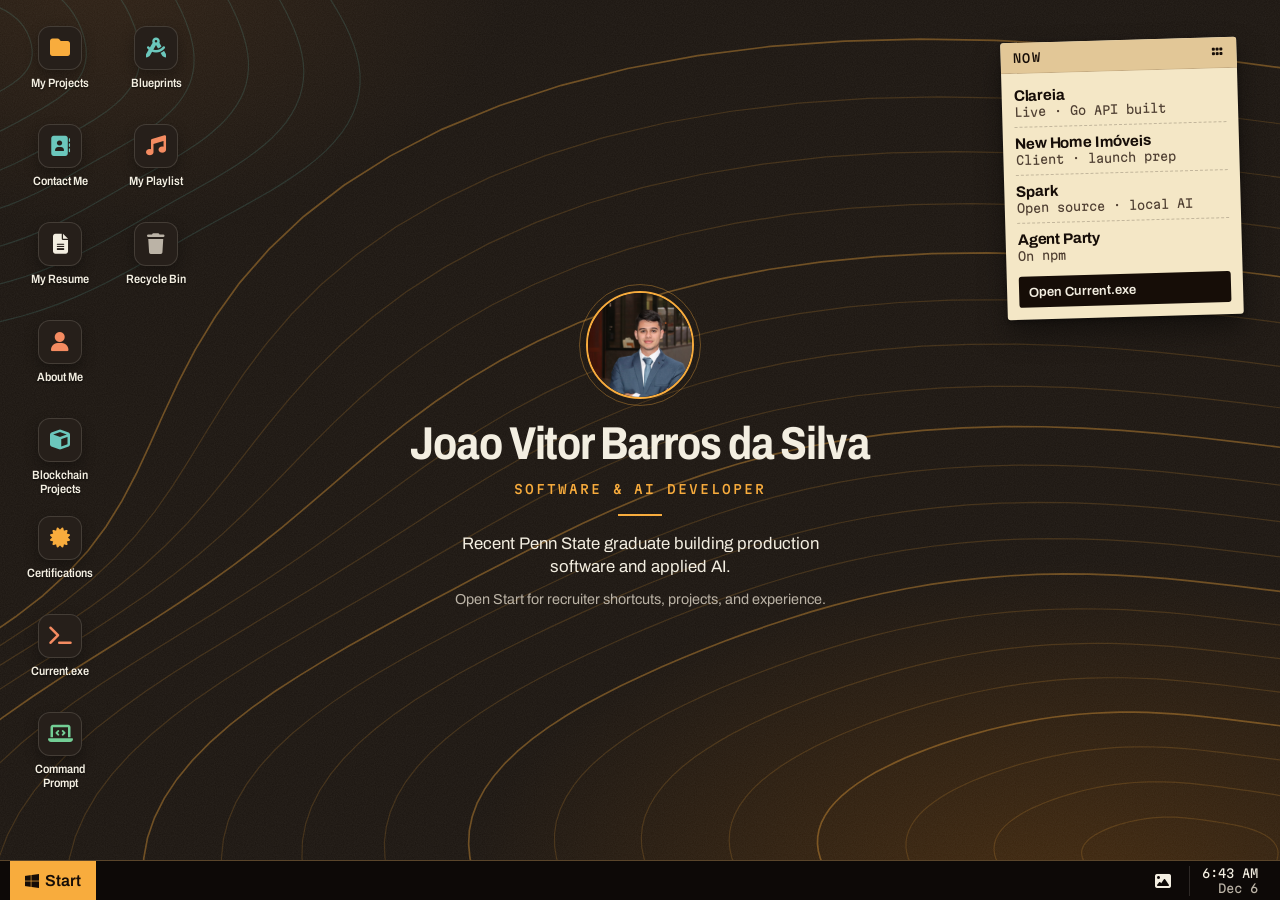
==== commit 4d99b989: "Add Spark and Agent Party projects, architecture diagrams and Current.exe cards" ====
--- a/index.html
+++ b/index.html
@@ -138,7 +138,8 @@
             <ul>
                 <li><strong>Clareia</strong><span>Live · Go API built</span></li>
                 <li><strong>New Home Imóveis</strong><span>Client · launch prep</span></li>
-                <li><strong>Spark</strong><span>Personal idea lab</span></li>
+                <li><strong>Spark</strong><span>Open source · local AI</span></li>
+                <li><strong>Agent Party</strong><span>On npm</span></li>
             </ul>
             <button class="desk-note-open" type="button" data-track="Desktop Note: Open Current">Open Current.exe</button>
         </aside>
@@ -323,6 +324,61 @@
                         </div>
                     </article>
                     
+                    <article class="project-item project-card" data-track="Project: Spark">
+                        <div class="project-visual project-visual-image">
+                            <img src="./img/projects/spark.jpg" alt="Spark idea dashboard with key numbers, simulated pipeline results and idea details, using sample data" loading="lazy">
+                            <span class="project-visual-label"><i class="fas fa-lightbulb"></i> Local AI</span>
+                        </div>
+                        <div class="project-card-body">
+                        <div class="project-card-kicker"><span>Open source · local first</span><span>2026</span></div>
+                        <h3>Spark — Local Idea Workbench</h3>
+                        <p>A local workbench for capturing ideas by text or dictation and testing them with models, built on Node and SQLite with zero dependencies. Anything a model writes stays a reviewable draft and can never fill an evidence field, and private entries never leave the computer.</p>
+                        <ul class="project-proof">
+                            <li>Decision engine reads token probabilities instead of trusting a model's stated confidence; unsure captures are asked about, not guessed</li>
+                            <li>82-capture eval: cloud classifier 97.6% accurate vs 91.5% for the local model; paper relevance AUC 0.998</li>
+                            <li>Cost router keeps private, structured and over-budget calls local: a heavy month measured at about $0.35</li>
+                        </ul>
+                        <div class="project-links">
+                            <a href="./blueprint.html" class="btn btn-secondary" data-track="Project: Spark - Architecture"><i class="fas fa-drafting-compass"></i> Architecture</a>
+                            <a href="https://github.com/jvitorbarros15/spark-personal-lab" class="btn" target="_blank" rel="noopener noreferrer" data-track="Project: Spark - GitHub"><i class="fab fa-github"></i> View Code</a>
+                        </div>
+                        <div class="technologies">
+                            <span class="tech-tag">Node.js</span>
+                            <span class="tech-tag">SQLite</span>
+                            <span class="tech-tag">Ollama</span>
+                            <span class="tech-tag">LLM evals</span>
+                            <span class="tech-tag">Whisper</span>
+                        </div>
+                        </div>
+                    </article>
+
+                    <article class="project-item project-card" data-track="Project: Agent Party">
+                        <div class="project-visual project-visual-image">
+                            <img src="./img/projects/agent-party.jpg" alt="Agent Party dashboard showing AI coding agents as pixel-art party members with context, tokens and a quest log" loading="lazy">
+                            <span class="project-visual-label"><i class="fas fa-gamepad"></i> Developer tool</span>
+                        </div>
+                        <div class="project-card-body">
+                        <div class="project-card-kicker"><span>Open source · on npm</span><span>2026</span></div>
+                        <h3>Agent Party — Dashboard for AI Coding Agents</h3>
+                        <p>A pixel-art dashboard that shows every AI coding agent on your machine: what it is doing, how much context it has left and what it costs. It reads Claude Code, Codex, Cursor, Gemini CLI, Cline, Aider and OpenCode sessions read-only, with one small adapter file per tool.</p>
+                        <ul class="project-proof">
+                            <li>Flags agents that need you, are stuck in a loop, or are editing the same file as another agent</li>
+                            <li>Approve Claude Code permission prompts from the dashboard or a paired phone</li>
+                            <li>Zero dependencies: plain Node and one HTML file, run with <code>npx agent-party-dashboard</code></li>
+                        </ul>
+                        <div class="project-links">
+                            <a href="https://agent-dashboard-pi-seven.vercel.app" class="btn btn-secondary" target="_blank" rel="noopener noreferrer" data-track="Project: Agent Party - Demo"><i class="fas fa-external-link-alt"></i> Live Demo</a>
+                            <a href="https://github.com/jvitorbarros15/agent-dashboard" class="btn" target="_blank" rel="noopener noreferrer" data-track="Project: Agent Party - GitHub"><i class="fab fa-github"></i> View Code</a>
+                        </div>
+                        <div class="technologies">
+                            <span class="tech-tag">Node.js</span>
+                            <span class="tech-tag">JavaScript</span>
+                            <span class="tech-tag">Claude Code hooks</span>
+                            <span class="tech-tag">npm</span>
+                        </div>
+                        </div>
+                    </article>
+
                     <article class="project-item project-card" data-track="Project: Meridian">
                         <div class="project-visual project-visual-image">
                             <img src="./img/projects/meridian.jpg" alt="Meridian investment portfolio dashboard" loading="lazy">
@@ -530,126 +586,140 @@
                         <button class="close-btn"><i class="fas fa-times"></i></button>
                     </div>
                 </div>
-                <div class="window-content">
-                    <div class="resume-content">
-                        <div class="resume-actions">
-                            <a href="./files/Joao_Vitor_Barros_da_Silva_Resume.pdf" class="btn download-btn" target="_blank" rel="noopener noreferrer" download data-track="Resume Download"><i class="fas fa-download"></i> Download PDF</a>
-                        </div>
-                        <div class="resume-preview">
-                            <h2>Resume Preview</h2>
-                            
-                            <div class="resume-section">
-                                <h3>Education</h3>
-                                <div class="resume-item">
-                                    <h4>The Pennsylvania State University, University Park</h4>
-                                    <p>B.S. in Computer Science, Minor in Entrepreneurship and Innovation</p>
-                                    <p>August 2026</p>
-                                    <p>Relevant Coursework: Machine Learning, Deep Learning for Computer Vision, Database Management Systems, Programming Models for Big Data, Data Structures &amp; Algorithms, Operating Systems</p>
-                                </div>
-                            </div>
-                            
-                            <div class="resume-section">
-                                <h3>Technical Skills</h3>
-                                <div class="resume-item">
-                                    <h4>Full Stack — UI</h4>
-                                    <p>React, Next.js, TypeScript, JavaScript, Tailwind CSS, HTML/CSS, responsive UI development</p>
-
-                                    <h4>Full Stack — API &amp; Data</h4>
-                                    <p>Python (FastAPI, Flask), Ruby on Rails, Node.js, REST APIs, microservices, PostgreSQL, Redis, Firebase, schema design</p>
-
-                                    <h4>Cloud &amp; DevOps</h4>
-                                    <p>AWS (S3, Lambda), Docker, Kubernetes, CircleCI, CI/CD pipelines, Git/GitHub, Linux</p>
-
-                                    <h4>AI &amp; GenAI</h4>
-                                    <p>LLM APIs (OpenAI, Anthropic), prompt engineering, LangChain, RAG, AI agents, agent orchestration, model evaluation, TensorFlow, PyTorch, Scikit-learn</p>
-
-                                    <h4>AI Tools</h4>
-                                    <p>Claude, Claude Code, Codex, Ollama, local LLMs (Qwen, Nemotron, Gemma)</p>
-
-                                    <h4>Languages &amp; Tooling</h4>
-                                    <p>Go, C, Solidity, SQLAlchemy, Cloudflare (Workers, R2), GitHub Actions, Playwright</p>
-
-                                    <h4>Engineering Practices</h4>
-                                    <p>Agile/Scrum, automated testing (RSpec, pytest), peer code review, production incident resolution, technical documentation</p>
-                                </div>
-                            </div>
-                            
-                            <div class="resume-section">
-                                <h3>Certifications</h3>
-                                <div class="resume-item">
-                                    <ul>
-                                        <li><strong>Full Stack Developer</strong> — Meta, 2026</li>
-                                        <li><strong>Google Cybersecurity Certificate</strong> — Google, 2026</li>
-                                        <li><strong>Machine Learning with Python</strong> — IBM, 2025</li>
-                                        <li><strong>AI Agents with RAG &amp; LangChain</strong> — IBM, 2025</li>
-                                        <li><strong>Deep Learning &amp; Neural Networks</strong> — IBM, 2025</li>
-                                        <li><strong>AI &amp; Blockchain Certificate</strong> — Google, 2025</li>
-                                    </ul>
-                                </div>
-                            </div>
-                            
-                            <div class="resume-section">
-                                <h3>Experience</h3>
-                                <div class="resume-item">
-                                    <h4>Penn State University Libraries</h4>
-                                    <p>Software Development Intern | Full stack, APIs, data, cloud, AI tooling | Oct 2025 – Jul 2026</p>
-                                    <p style="font-style: italic; color: var(--ink-soft);">State College, PA</p>
-                                    <ul>
-                                        <li>Build and ship features on production systems serving <strong>40,000+ users</strong>, working within a formal Scrum methodology with daily standups and sprint cycles, debugging across large unfamiliar codebases under real reliability constraints using Ruby on Rails, Python, Docker, and CI.</li>
-                                        <li>Engineered a Python data pipeline that cleaned and validated a dataset from <strong>17.7K to 9.8K verified records</strong>, cutting manual processing time by over <strong>90%</strong>.</li>
-                                        <li>Shipped a large-scale PDF remediation and accessibility platform in collaboration with AWS and Adobe, supporting <strong>3M+ document uploads</strong> by automating accessibility parsing and secure storage via Adobe APIs and AWS S3.</li>
-                                        <li>Built a Google Scholar profile-matching pipeline (Rails, PostgreSQL, ScraperAPI) across <strong>11,000+ faculty</strong>; disambiguated authors via multi-signal entity resolution, achieving <strong>40% auto-match rate</strong> and eliminating <strong>34% of scrape volume</strong> via pre-scrape filtering and DB-backed fetch tracking.</li>
-                                        <li>Engineered a cross-system integration API using a Rails controller to POST JSON between independent platforms, built JSON-to-XML importers and Swagger documentation, reducing manual departmental processing by <strong>60%</strong> across multiple teams.</li>
-                                    </ul>
-                                </div>
-                                
-                                <div class="resume-item">
-                                    <h4>Blockchain Data Intelligence Lab | Penn State University</h4>
-                                    <p>Lead Researcher | Python, distributed systems, measurement | Feb 2025 – Present</p>
-                                    <p style="font-style: italic; color: var(--ink-soft);">State College, PA</p>
-                                    <ul>
-                                        <li>Proposed, led, and published <strong>QLink</strong> as first author, taking an original research direction through scope, methodology, implementation, publication, and presentation at the Penn State ICDS Symposium.</li>
-                                        <li>Built a Python simulation of a 7-validator distributed network, measuring up to <strong>707× throughput gains</strong> and sub-second latency across a parameter sweep.</li>
-                                        <li>Publication: “QLink: Quantum-Safe Bridge Architecture for Blockchain Interoperability,” arXiv:2512.18488, 2025.</li>
-                                        <li>Selected presenter at the Penn State ICDS Symposium 2025; judges ranked QLink among the <strong>top 5 quantum projects</strong>.</li>
-                                    </ul>
-                                </div>
-                                
-                                <div class="resume-item">
-                                    <h4>Happy Valley LaunchBox Startup Accelerator</h4>
-                                    <p>Innovation and Operations Intern | AI Automation, Data Integration | May 2023 – Jul 2024</p>
-                                    <p style="font-style: italic; color: var(--ink-soft);">State College, PA</p>
-                                    <ul>
-                                        <li>Spearheaded the integration of <strong>HubSpot CRM</strong> with a new internal UI, centralizing engagement data for <strong>40+ active startups</strong> and improving reporting visibility by <strong>45%</strong>.</li>
-                                        <li>Automated email replies, data entry, and data fetching workflows using <strong>AI in Power Automate</strong>, streamlining communications and data management, and increasing team efficiency by <strong>30%</strong>.</li>
-                                    </ul>
-                                </div>
-                            </div>
-                            
-                            <div class="resume-section">
-                                <h3>Projects</h3>
-                                <div class="resume-item">
-                                    <h4>Clareia, Brazil Congress Transparency Site | TypeScript, PostgreSQL, Playwright, Cloudflare — 2026 – Present</h4>
-                                    <p>Public transparency site covering all 592 federal deputies, used by <strong>500+ people</strong>: 226,000+ expense records (R$ 256M), 22,700 bills, and 473,000 roll-call votes. Dual-capture ingestion with a second-implementation re-audit holds <strong>~180 unconfirmed deputy-months</strong> for review instead of showing them as R$0; initial load cut from 174 MB to 6.4 MB (<strong>613 → 28 requests</strong>) and ranking re-sorts made <strong>~9× faster</strong> (1.2 s to 0.13 s).</p>
-
-                                    <h4>Personal Multi-Agent AI Workspace | Claude Code, Codex, Ollama, opencode, Hermes — 2026 – Present</h4>
-                                    <p>A tiered agent setup for my own projects: Claude Code (Opus) plans, writes specs and reviews every diff while Sonnet, Haiku, Fable and Codex subagents do the work, and mechanical edits run free on local Ollama models (Gemma 4, Nemotron) through opencode and OmniRoute. A self-hosted Hermes gateway reaches it from WhatsApp and email, with an open-source model categorizing incoming mail.</p>
-
-                                    <h4>New Home Imóveis | React, Supabase, PostgreSQL, Vercel — Jun 2026 – Present</h4>
-                                    <p>Shipped a full-stack platform for a paying client that stores every inquiry before the WhatsApp hand-off, with an admin panel for listings, images and leads secured by Row Level Security and TOTP two-factor login.</p>
-
-                                    <h4>NittanyAuction | Python, Flask, SQLite — 2025</h4>
-                                    <p>Built a complete auction marketplace on a normalized relational schema covering users, listings, bids, payments, ratings, and role-specific workflows, with server-side validation and session handling.</p>
-
-                                    <h4>Cognitra | React, Next.js, Firebase, AssemblyAI, OpenAI — 2026 – Present</h4>
-                                    <p>Integrated GenAI into a shipped learning product, chaining transcription and LLM workflows to turn recorded, speaker-labeled sessions into structured study material.</p>
-                                </div>
-                            </div>
-                        </div>
-                    </div>
-                </div>
-            </div>
-            
+                <div class="window-content rv">
+                    <header class="rv-head">
+                        <div>
+                            <h2>Joao Vitor Barros da Silva</h2>
+                            <p class="rv-tagline">Software &amp; AI engineer · B.S. Computer Science, Penn State, Aug 2026</p>
+                        </div>
+                        <a href="./files/Joao_Vitor_Barros_da_Silva_Resume.pdf" class="btn download-btn" target="_blank" rel="noopener noreferrer" download data-track="Resume Download"><i class="fas fa-download"></i> Download PDF</a>
+                    </header>
+
+                    <section class="rv-section">
+                        <h3>Education</h3>
+                        <article class="rv-entry">
+                            <header class="rv-entry-head">
+                                <h4>The Pennsylvania State University</h4>
+                                <span class="rv-date">Graduated Aug 2026</span>
+                            </header>
+                            <p class="rv-org">B.S. in Computer Science, Minor in Entrepreneurship and Innovation · University Park, PA</p>
+                            <p class="rv-note"><strong>Coursework:</strong> Data Structures &amp; Algorithms, Operating Systems, Databases, Machine Learning, Deep Learning</p>
+                        </article>
+                    </section>
+
+                    <section class="rv-section">
+                        <h3>Experience</h3>
+                        <article class="rv-entry">
+                            <header class="rv-entry-head">
+                                <h4>Software Development Intern</h4>
+                                <span class="rv-date">Oct 2025 – Jul 2026</span>
+                            </header>
+                            <p class="rv-org">Penn State University Libraries · State College, PA</p>
+                            <ul class="rv-bullets">
+                                <li>Merged <strong>10 pull requests</strong> to public psu-libraries repositories, shipping production Ruby on Rails features for <strong>40,000+ users</strong> through peer code review, RSpec and CI in a Scrum team.</li>
+                                <li>Built a Google Scholar integration (ScraperAPI discovery; DOI and trigram title matching gated on PSU affiliation and email domain; 120-day refresh) run across <strong>11,000+ faculty</strong>, auto-matching <strong>40%</strong> and cutting scrape volume <strong>34%</strong>.</li>
+                                <li>Built a committee REST API with OpenAPI/Swagger docs, consumed by a four-endpoint importer with per-endpoint failure isolation and idempotent upserts, cutting manual departmental processing <strong>60%</strong>.</li>
+                                <li>Built a Python (Pandas) validation pipeline: <strong>17.7K</strong> faculty records to <strong>9.8K</strong> verified, cutting manual processing over <strong>90%</strong>.</li>
+                                <li>Helped design an AI-assisted PDF accessibility remediation pipeline (Rails, Sidekiq, AWS S3, Adobe PDF Services extraction and editing) in reviews with DevOps and leadership, for a platform supporting <strong>3M+ document uploads</strong>.</li>
+                                <li>Led the 2 other interns in our cohort: broke manager requests into scoped tickets, assigned work with deadlines, ran daily standups, and reported team progress to managers.</li>
+                            </ul>
+                        </article>
+                        <article class="rv-entry">
+                            <header class="rv-entry-head">
+                                <h4>Research Lead (First Author)</h4>
+                                <span class="rv-date">Feb 2025 – Present</span>
+                            </header>
+                            <p class="rv-org">Blockchain Data Intelligence Lab, Penn State · State College, PA</p>
+                            <ul class="rv-bullets">
+                                <li>Led QLink (<a href="https://arxiv.org/abs/2512.18488" target="_blank" rel="noopener noreferrer">arXiv:2512.18488</a>) as first author, coordinating 2 faculty and 1 student: a quantum-safe cross-chain bridge (PQC, QKD, HSMs); ICDS 2025 presenter, ranked <strong>top 5</strong> quantum projects.</li>
+                                <li>Ran four Python simulation studies: QKD supplied <strong>62–707x</strong> validator key demand over 5–50 km fiber, and an ablation showed <strong>200x</strong> lower modeled key-compromise risk than classical bridges at under 1 s overhead per transfer.</li>
+                            </ul>
+                        </article>
+                        <article class="rv-entry">
+                            <header class="rv-entry-head">
+                                <h4>Innovation and Operations Intern</h4>
+                                <span class="rv-date">May 2023 – Jul 2024</span>
+                            </header>
+                            <p class="rv-org">Happy Valley LaunchBox, Penn State Startup Accelerator · State College, PA</p>
+                            <ul class="rv-bullets">
+                                <li>Integrated HubSpot CRM with a reporting UI for <strong>40+ startups</strong> and built AI email automation in Power Automate.</li>
+                            </ul>
+                        </article>
+                    </section>
+
+                    <section class="rv-section">
+                        <h3>Projects</h3>
+                        <article class="rv-entry">
+                            <header class="rv-entry-head">
+                                <h4><a href="./case-studies/clareia.html">Clareia, Brazil Congress Transparency</a></h4>
+                                <span class="rv-date">Nov 2026 – Present</span>
+                            </header>
+                            <p class="rv-org">TypeScript, Go, PostgreSQL, Cloudflare Workers</p>
+                            <ul class="rv-bullets">
+                                <li>Launched a live public site with <strong>500+ users</strong> covering all 592 deputies who served in 2025: <strong>226K</strong> expense records (R$ 256M), 22.7K bills and 473K roll-call votes, each traceable to its official source.</li>
+                                <li>Built a dual-capture ingestion pipeline that reconciles the open-data API against the annual expense file; a second implementation recomputes every total before release, holding about <strong>180 deputy-months</strong> for review instead of showing R$ 0.</li>
+                                <li>Cut first load from <strong>174 MB to 6.4 MB</strong> (613 to 28 requests) by precomputing aggregates, made ranking re-sorts <strong>9x faster</strong> (1.2 s to 0.13 s), and gated every deploy on a PII scan and Playwright checks.</li>
+                                <li>Built a read-only Go and PostgreSQL REST API (OpenAPI 3.1); k6 load tests exposed an endpoint re-aggregating 123K rows per request, and pre-aggregating at load time cut its p95 <strong>~190 ms to ~15 ms</strong> and raised zero-drop throughput <strong>168 to 850+ req/s</strong>.</li>
+                            </ul>
+                        </article>
+                        <article class="rv-entry">
+                            <header class="rv-entry-head">
+                                <h4><a href="./case-studies/new-home.html">New Home Imóveis, Client Platform</a></h4>
+                                <span class="rv-date">Jun 2026 – Present</span>
+                            </header>
+                            <p class="rv-org">React, Supabase, PostgreSQL, Vercel</p>
+                            <ul class="rv-bullets">
+                                <li>Delivered a real-estate listing platform for a paying client in Rio de Janeiro: filtered search, WhatsApp lead capture persisted to Supabase before hand-off, and an admin panel secured with Row Level Security and TOTP two-factor auth.</li>
+                            </ul>
+                        </article>
+                        <article class="rv-entry">
+                            <header class="rv-entry-head">
+                                <h4><a href="./case-studies/cognitra.html">Cognitra, AI Learning Platform</a></h4>
+                                <span class="rv-date">Mar 2026 – Aug 2026</span>
+                            </header>
+                            <p class="rv-org">Next.js, Firebase, OpenAI API, LangChain, AssemblyAI</p>
+                            <ul class="rv-bullets">
+                                <li>Shipped a live LLM study tool: AssemblyAI transcription plus LangChain/OpenAI chains into summaries, flashcards and quizzes.</li>
+                            </ul>
+                        </article>
+                        <article class="rv-entry">
+                            <header class="rv-entry-head">
+                                <h4>AI-Assisted Development Workflow</h4>
+                                <span class="rv-date">2026 – Present</span>
+                            </header>
+                            <p class="rv-org">Claude Code, Codex, Ollama, opencode, OmniRoute</p>
+                            <ul class="rv-bullets">
+                                <li>Route tasks by risk and cost: Opus plans and reviews, Fable audits high-risk changes, Sonnet, Codex and Haiku implement, and local Ollama models (via opencode) and OmniRoute take mechanical edits; independent re-runs catch fabricated agent results.</li>
+                            </ul>
+                        </article>
+                    </section>
+
+                    <section class="rv-section">
+                        <h3>Technical Skills</h3>
+                        <dl class="rv-skills">
+                            <dt>Languages</dt><dd>Python, TypeScript, JavaScript, Ruby, SQL, Go</dd>
+                            <dt>Backend &amp; Data</dt><dd>Ruby on Rails, Node.js, REST APIs, PostgreSQL, Supabase, Firebase, Pandas, Swagger/OpenAPI</dd>
+                            <dt>Frontend</dt><dd>React, Next.js</dd>
+                            <dt>Cloud &amp; Tools</dt><dd>Cloudflare Workers and R2, AWS S3, Docker, Linux, GitHub Actions, CircleCI, Playwright, RSpec, Git</dd>
+                            <dt>AI</dt><dd>OpenAI API, LangChain, Claude Code, Codex, Ollama</dd>
+                        </dl>
+                    </section>
+
+                    <section class="rv-section">
+                        <h3>Certifications</h3>
+                        <ul class="rv-certs">
+                            <li><strong>Applied Cloud Architecture</strong><span>AWS · 2026</span></li>
+                            <li><strong>Full Stack Developer</strong><span>Meta · 2026</span></li>
+                            <li><strong>Google Cybersecurity Certificate</strong><span>Google · 2026</span></li>
+                            <li><strong>Machine Learning with Python</strong><span>IBM · 2025</span></li>
+                            <li><strong>AI Agents with RAG &amp; LangChain</strong><span>IBM · 2025</span></li>
+                            <li><strong>Deep Learning &amp; Neural Networks</strong><span>IBM · 2025</span></li>
+                            <li><strong>AI &amp; Blockchain Certificate</strong><span>Google · 2025</span></li>
+                        </ul>
+                    </section>
+                </div>
+            </div>
+
             <!-- About Window -->
             <div id="about-window" class="window">
                 <div class="window-header">
@@ -1042,15 +1112,38 @@
                                 <h3>Spark</h3>
                                 <p class="current-project-subtitle">A local workbench for capturing and testing ideas</p>
                             </div>
-                            <span class="current-status status-research">In progress · private</span>
-                        </div>
-                        <p>Runs on my own machine with no npm dependencies and Node's built-in SQLite. Capture a thought by typing or one-tap dictation (local Whisper transcription), turn it into an idea, problem or experiment, and ask one or several models about it. Anything a model writes is marked as a draft and kept apart from my own evidence until I review it. Paper search across OpenAlex, Crossref and arXiv with DOI checks.</p>
+                            <span class="current-status status-ship">Open source</span>
+                        </div>
+                        <p>Node and SQLite, zero dependencies. Capture by typing or dictation (local Whisper), then a decision engine types each capture from token probabilities and asks when it is unsure. Model output stays a reviewable draft, and private entries never leave the computer. In an 82-capture eval the cloud classifier was right 97.6% of the time vs 91.5% for the local model.</p>
                         <div class="technologies current-tech">
-                            <span class="tech-tag">JavaScript</span>
                             <span class="tech-tag">Node.js</span>
                             <span class="tech-tag">SQLite</span>
                             <span class="tech-tag">Ollama</span>
                             <span class="tech-tag">Whisper</span>
+                        </div>
+                        <div class="project-links">
+                            <a href="https://github.com/jvitorbarros15/spark-personal-lab" class="btn" target="_blank" rel="noopener noreferrer" data-track="Current: Spark - GitHub"><i class="fab fa-github"></i> View Code</a>
+                            <a href="./blueprint.html" class="btn" data-track="Current: Spark - Diagram"><i class="fas fa-drafting-compass"></i> Architecture</a>
+                        </div>
+                    </div>
+
+                    <div class="current-project-card" data-track="Current: Agent Party">
+                        <div class="current-project-top">
+                            <div>
+                                <h3>Agent Party</h3>
+                                <p class="current-project-subtitle">Pixel-art dashboard for AI coding agents</p>
+                            </div>
+                            <span class="current-status status-ship">On npm</span>
+                        </div>
+                        <p>Shows every Claude Code, Codex, Cursor, Gemini CLI, Cline, Aider and OpenCode session on my machine, flags agents that need me or are stuck, tracks context and cost, and lets me approve permission prompts from my phone. Zero dependencies.</p>
+                        <div class="technologies current-tech">
+                            <span class="tech-tag">Node.js</span>
+                            <span class="tech-tag">JavaScript</span>
+                            <span class="tech-tag">npm</span>
+                        </div>
+                        <div class="project-links">
+                            <a href="https://agent-dashboard-pi-seven.vercel.app" class="btn" target="_blank" rel="noopener noreferrer" data-track="Current: Agent Party - Demo"><i class="fas fa-external-link-alt"></i> Live Demo</a>
+                            <a href="https://github.com/jvitorbarros15/agent-dashboard" class="btn" target="_blank" rel="noopener noreferrer" data-track="Current: Agent Party - GitHub"><i class="fab fa-github"></i> View Code</a>
                         </div>
                     </div>
 
--- a/css/style.css
+++ b/css/style.css
@@ -1295,6 +1295,37 @@
     margin-right: 8px;
 }
 
+.rv { max-width: 920px; margin: 0 auto; padding: 28px clamp(18px, 4vw, 40px) 48px; line-height: 1.6; }
+.rv-head { display: flex; flex-wrap: wrap; align-items: flex-end; justify-content: space-between; gap: 16px; padding-bottom: 22px; margin-bottom: 8px; border-bottom: 1px solid var(--line); }
+.rv-head h2 { font-size: clamp(1.6rem, 3.4vw, 2.3rem); font-weight: 800; letter-spacing: -0.02em; line-height: 1.1; }
+.rv-tagline { margin-top: 6px; color: var(--ink-soft); font-size: 0.95rem; }
+.rv-head .download-btn { padding: 10px 16px; border-radius: 6px; color: var(--accent-ink); background: var(--accent); font-weight: 700; text-decoration: none; display: inline-flex; align-items: center; gap: 8px; }
+.rv-head .download-btn:hover { background: color-mix(in srgb, var(--accent) 85%, white); }
+.rv-section { padding-top: 26px; }
+.rv-section > h3 { margin-bottom: 14px; color: var(--accent); font-family: var(--font-mono); font-size: 0.78rem; font-weight: 600; letter-spacing: 0.1em; text-transform: uppercase; }
+.rv-entry { padding: 16px 0; border-top: 1px solid var(--line); }
+.rv-section > h3 + .rv-entry { border-top: 0; padding-top: 0; }
+.rv-entry-head { display: flex; flex-wrap: wrap; align-items: baseline; justify-content: space-between; gap: 4px 16px; }
+.rv-entry-head h4 { font-size: 1.05rem; font-weight: 700; }
+.rv-entry-head h4 a { color: inherit; text-decoration-color: var(--accent); text-underline-offset: 3px; }
+.rv-date { color: var(--ink-soft); font-family: var(--font-mono); font-size: 0.75rem; white-space: nowrap; }
+.rv-org { margin-top: 2px; color: var(--ink-soft); font-size: 0.92rem; }
+.rv-note { margin-top: 8px; color: var(--ink-soft); font-size: 0.92rem; }
+.rv-note strong { color: var(--ink); }
+.rv-bullets { margin-top: 10px; padding-left: 18px; color: color-mix(in srgb, var(--ink) 88%, var(--ink-soft)); font-size: 0.94rem; }
+.rv-bullets li + li { margin-top: 6px; }
+.rv-bullets li::marker { color: var(--accent); }
+.rv-bullets strong { color: var(--ink); }
+.rv-bullets a { color: var(--accent); }
+.rv-skills { display: grid; grid-template-columns: max-content 1fr; gap: 10px 20px; font-size: 0.94rem; }
+.rv-skills dt { color: var(--ink); font-weight: 700; }
+.rv-skills dd { color: var(--ink-soft); }
+.rv-certs { list-style: none; display: grid; grid-template-columns: repeat(auto-fill, minmax(240px, 1fr)); gap: 10px; }
+.rv-certs li { padding: 12px 14px; background: var(--surface-2); border: 1px solid var(--line); border-radius: 6px; }
+.rv-certs strong { display: block; font-size: 0.92rem; }
+.rv-certs span { color: var(--ink-soft); font-family: var(--font-mono); font-size: 0.72rem; }
+@media (max-width: 560px) { .rv-skills { grid-template-columns: 1fr; gap: 2px; } .rv-skills dd { margin-bottom: 10px; } }
+
 .resume-section {
     margin-bottom: 20px;
 }
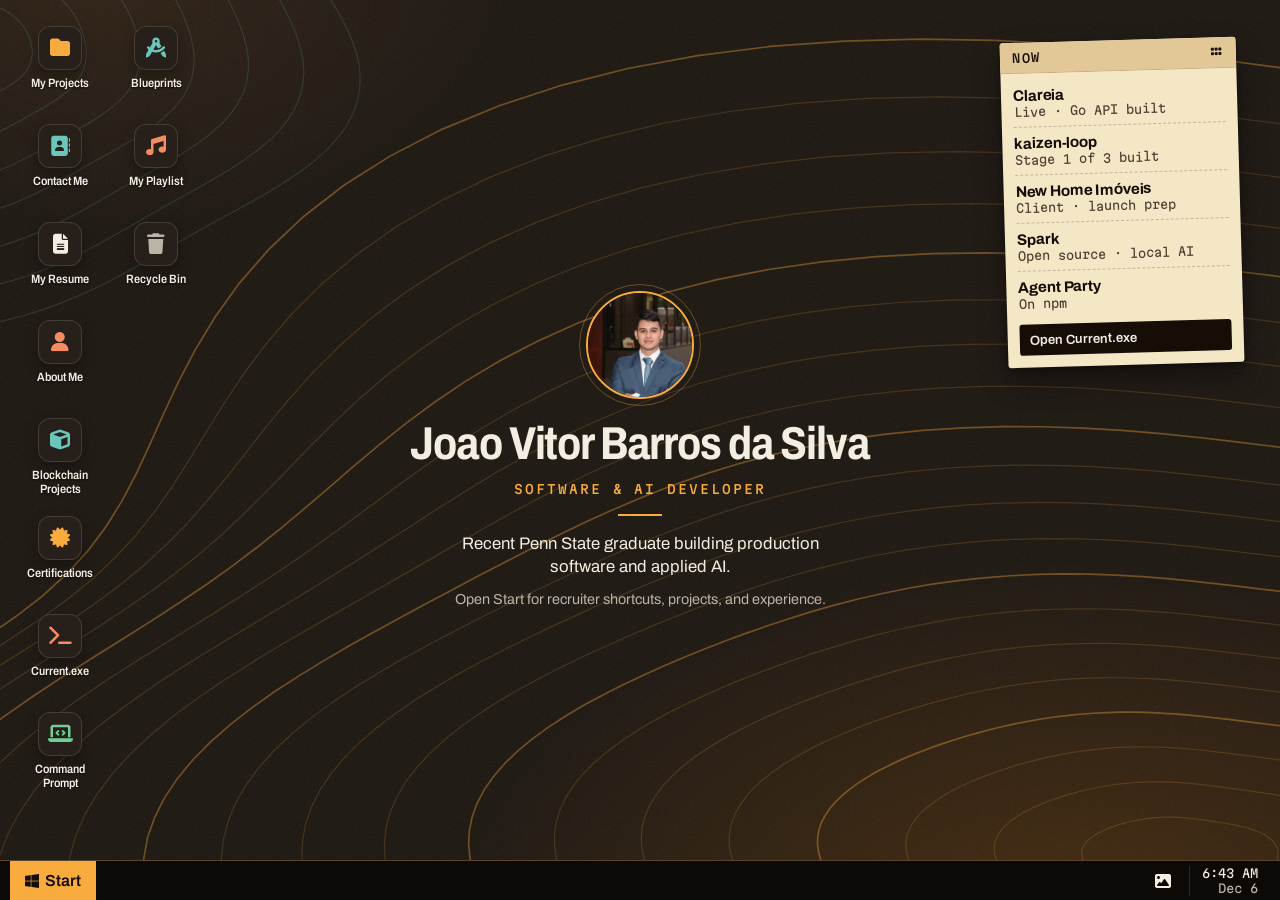
==== commit b175fe04: "Add kaizen-loop and Clareia software factory projects with architecture diagrams" ====
--- a/index.html
+++ b/index.html
@@ -137,6 +137,7 @@
             <div class="desk-note-grip"><span>Now</span><i class="fas fa-grip" aria-hidden="true"></i></div>
             <ul>
                 <li><strong>Clareia</strong><span>Live · Go API built</span></li>
+                <li><strong>kaizen-loop</strong><span>Stage 1 of 3 built</span></li>
                 <li><strong>New Home Imóveis</strong><span>Client · launch prep</span></li>
                 <li><strong>Spark</strong><span>Open source · local AI</span></li>
                 <li><strong>Agent Party</strong><span>On npm</span></li>
@@ -264,6 +265,7 @@
                             <li>Initial load cut from 174 MB to 6.4 MB (613 requests → 28); ranking re-sorts ~9× faster (1.2 s to 0.13 s)</li>
                         </ul>
                         <div class="project-links">
+                            <a href="./blueprint.html#clareia" class="btn btn-secondary" data-track="Project: Clareia - Architecture"><i class="fas fa-drafting-compass"></i> Architecture</a>
                             <a href="./case-studies/clareia.html" class="btn btn-secondary" data-track="Project: Clareia - Case Study"><i class="fas fa-book-open"></i> Case Study</a>
                             <a href="https://github.com/jvitorbarros15/clareia" class="btn" target="_blank" rel="noopener noreferrer" data-track="Project: Clareia - GitHub"><i class="fab fa-github"></i> View Code</a>
                             <a href="https://clareia.clareia.workers.dev/" class="btn btn-secondary" target="_blank" rel="noopener noreferrer" data-track="Project: Clareia - Live Demo"><i class="fas fa-external-link-alt"></i> Live App</a>
@@ -277,6 +279,62 @@
                         </div>
                     </article>
 
+                    <article class="project-item project-card" data-track="Project: Clareia Factory">
+                        <div class="project-visual project-visual-concept">
+                            <i class="fas fa-industry"></i>
+                            <div><strong>Issue → reviewed PR</strong><span>10 merged in its first 2 days</span></div>
+                            <span class="project-visual-label"><i class="fas fa-robot"></i> Multi-agent CI</span>
+                        </div>
+                        <div class="project-card-body">
+                        <div class="project-card-kicker"><span>Built for Clareia</span><span>2026</span></div>
+                        <h3>Clareia Software Factory — Issue to Merged PR</h3>
+                        <p>A production line that turns a GitHub issue labeled <code>fabrica</code> into a reviewed, tested pull request, so one person can maintain a data-heavy public site. A deterministic step decider runs the flow; Claude writes the spec and guards risky changes, while cheaper models (Codex, Gemini, Haiku) do most of the building and reviewing.</p>
+                        <ul class="project-proof">
+                            <li>Code commits only after typecheck, tests, a full build and a headless UI check pass; merge is refused unless every review is newer than the build</li>
+                            <li>The reviewer is always a different vendor than the builder; money, CPF, data and deploy changes (tier C) also get Opus security and Fable data reviews and wait for me</li>
+                            <li>First 2 days: 10 merged pull requests; hardening after an audit is in progress</li>
+                        </ul>
+                        <div class="project-links">
+                            <a href="./blueprint.html#fabrica" class="btn btn-secondary" data-track="Project: Clareia Factory - Architecture"><i class="fas fa-drafting-compass"></i> Architecture</a>
+                        </div>
+                        <div class="technologies">
+                            <span class="tech-tag">Node.js</span>
+                            <span class="tech-tag">GitHub Actions</span>
+                            <span class="tech-tag">Claude</span>
+                            <span class="tech-tag">Codex</span>
+                            <span class="tech-tag">Gemini</span>
+                        </div>
+                        </div>
+                    </article>
+
+                    <article class="project-item project-card" data-track="Project: kaizen-loop">
+                        <div class="project-visual project-visual-concept">
+                            <i class="fas fa-arrows-rotate"></i>
+                            <div><strong>Record → score → improve</strong><span>Stage 1 of 3 built</span></div>
+                            <span class="project-visual-label"><i class="fas fa-flask"></i> Agent evaluation</span>
+                        </div>
+                        <div class="project-card-body">
+                        <div class="project-card-kicker"><span>Open source · in progress</span><span>2026</span></div>
+                        <h3>kaizen-loop — Self-Improvement Loop for Coding Agents</h3>
+                        <p>Coding agents repeat the same mistakes because nothing they learn in one session reaches the next. kaizen-loop records every Claude Code session through a plugin hook, removes secrets before anything touches disk, and scores each task from real signals plus a blind judge.</p>
+                        <ul class="project-proof">
+                            <li>Score 0–10: blind-judge quality 40%, efficiency 30%, cost 30% against your own median; a failing last test run caps it at 4.0</li>
+                            <li>The judge never sees the model, repository or cost, and a calibrate command checks it against your own grades</li>
+                            <li>571 tests, Python standard library only; stages 2 and 3 (benchmark-gated skill rewrites shipped by pull request, local decision models) are designed, not built</li>
+                        </ul>
+                        <div class="project-links">
+                            <a href="./blueprint.html#kaizen" class="btn btn-secondary" data-track="Project: kaizen-loop - Architecture"><i class="fas fa-drafting-compass"></i> Architecture</a>
+                            <a href="https://github.com/jvitorbarros15/kaizen-loop" class="btn" target="_blank" rel="noopener noreferrer" data-track="Project: kaizen-loop - GitHub"><i class="fab fa-github"></i> View Code</a>
+                        </div>
+                        <div class="technologies">
+                            <span class="tech-tag">Python</span>
+                            <span class="tech-tag">SQLite</span>
+                            <span class="tech-tag">Claude Code plugins</span>
+                            <span class="tech-tag">LLM-as-judge</span>
+                        </div>
+                        </div>
+                    </article>
+
                     <article class="project-item project-card" data-track="Project: Multi-Agent AI Workspace">
                         <div class="project-visual project-visual-concept">
                             <i class="fas fa-diagram-project"></i>
@@ -287,6 +345,9 @@
                         <div class="project-card-kicker"><span>Self-hosted</span><span>2026</span></div>
                         <h3>Personal Multi-Agent AI Workspace</h3>
                         <p>A tiered agent setup for my own projects: Claude Code (Opus) plans, writes specs and reviews every diff while Sonnet, Haiku, Fable and Codex subagents do the work, and mechanical edits run free on local Ollama models (Gemma 4, Nemotron) through opencode and OmniRoute. A self-hosted Hermes gateway reaches it from WhatsApp and email, with an open-source model categorizing incoming mail.</p>
+                        <div class="project-links">
+                            <a href="./blueprint.html#agents" class="btn btn-secondary" data-track="Project: Multi-Agent AI Workspace - Architecture"><i class="fas fa-drafting-compass"></i> Architecture</a>
+                        </div>
                         <div class="technologies">
                             <span class="tech-tag">Claude Code</span>
                             <span class="tech-tag">Ollama</span>
@@ -310,6 +371,7 @@
                             <li>Leads stored before WhatsApp, so none are lost</li>
                         </ul>
                         <div class="project-links">
+                            <a href="./blueprint.html#newhome" class="btn btn-secondary" data-track="Project: New Home Imoveis - Architecture"><i class="fas fa-drafting-compass"></i> Architecture</a>
                             <a href="./case-studies/new-home.html" class="btn btn-secondary" data-track="Project: New Home Imoveis - Case Study"><i class="fas fa-book-open"></i> Case Study</a>
                             <a href="https://github.com/jvitorbarros15/new-home-imoveis" class="btn" target="_blank" rel="noopener noreferrer" data-track="Project: New Home Imoveis - GitHub"><i class="fab fa-github"></i> View Code</a>
                             <a href="https://new-home-imoveis.vercel.app" class="btn btn-secondary" target="_blank" rel="noopener noreferrer" data-track="Project: New Home Imoveis - Live Demo"><i class="fas fa-external-link-alt"></i> Live App</a>
@@ -339,8 +401,8 @@
                             <li>Cost router keeps private, structured and over-budget calls local: a heavy month measured at about $0.35</li>
                         </ul>
                         <div class="project-links">
-                            <a href="./blueprint.html" class="btn btn-secondary" data-track="Project: Spark - Architecture"><i class="fas fa-drafting-compass"></i> Architecture</a>
-                            <a href="https://github.com/jvitorbarros15/spark-personal-lab" class="btn" target="_blank" rel="noopener noreferrer" data-track="Project: Spark - GitHub"><i class="fab fa-github"></i> View Code</a>
+                            <a href="./blueprint.html#spark" class="btn btn-secondary" data-track="Project: Spark - Architecture"><i class="fas fa-drafting-compass"></i> Architecture</a>
+                                                        <a href="https://github.com/jvitorbarros15/spark-personal-lab" class="btn" target="_blank" rel="noopener noreferrer" data-track="Project: Spark - GitHub"><i class="fab fa-github"></i> View Code</a>
                         </div>
                         <div class="technologies">
                             <span class="tech-tag">Node.js</span>
@@ -367,6 +429,7 @@
                             <li>Zero dependencies: plain Node and one HTML file, run with <code>npx agent-party-dashboard</code></li>
                         </ul>
                         <div class="project-links">
+                            <a href="./blueprint.html#party" class="btn btn-secondary" data-track="Project: Agent Party - Architecture"><i class="fas fa-drafting-compass"></i> Architecture</a>
                             <a href="https://agent-dashboard-pi-seven.vercel.app" class="btn btn-secondary" target="_blank" rel="noopener noreferrer" data-track="Project: Agent Party - Demo"><i class="fas fa-external-link-alt"></i> Live Demo</a>
                             <a href="https://github.com/jvitorbarros15/agent-dashboard" class="btn" target="_blank" rel="noopener noreferrer" data-track="Project: Agent Party - GitHub"><i class="fab fa-github"></i> View Code</a>
                         </div>
@@ -393,6 +456,7 @@
                             <li>PostgreSQL, Redis, Next.js, and Docker Compose end to end</li>
                         </ul>
                         <div class="project-links">
+                            <a href="./blueprint.html#meridian" class="btn btn-secondary" data-track="Project: Meridian - Architecture"><i class="fas fa-drafting-compass"></i> Architecture</a>
                             <a href="./case-studies/meridian.html" class="btn btn-secondary" data-track="Project: Meridian - Case Study"><i class="fas fa-book-open"></i> Case Study</a>
                             <a href="https://github.com/jvitorbarros15/meridian-invest" class="btn" target="_blank" rel="noopener noreferrer" data-track="Project: Meridian - GitHub"><i class="fab fa-github"></i> View Code</a>
                         </div>
@@ -421,6 +485,7 @@
                             <li>LLM workflows with OpenAI and LangChain</li>
                         </ul>
                         <div class="project-links">
+                            <a href="./blueprint.html#cognitra" class="btn btn-secondary" data-track="Project: Cognitra - Architecture"><i class="fas fa-drafting-compass"></i> Architecture</a>
                             <a href="./case-studies/cognitra.html" class="btn btn-secondary" data-track="Project: Cognitra - Case Study"><i class="fas fa-book-open"></i> Case Study</a>
                             <a href="https://github.com/jvitorbarros15/Cognitra" class="btn" target="_blank" rel="noopener noreferrer" data-track="Project: Cognitra - GitHub"><i class="fab fa-github"></i> View Code</a>
                             <a href="https://cognitra.vercel.app" class="btn btn-secondary" target="_blank" rel="noopener noreferrer" data-track="Project: Cognitra - Live Demo"><i class="fas fa-external-link-alt"></i> Live App</a>
@@ -449,6 +514,7 @@
                             <li>Server API routes, wallet support, Pinata IPFS, and CI</li>
                         </ul>
                         <div class="project-links">
+                            <a href="./blueprint.html#zorai" class="btn btn-secondary" data-track="Project: ZorAI - Architecture"><i class="fas fa-drafting-compass"></i> Architecture</a>
                             <a href="./case-studies/zorai.html" class="btn btn-secondary" data-track="Project: ZorAI - Case Study"><i class="fas fa-book-open"></i> Case Study</a>
                             <a href="https://github.com/jvitorbarros15/zorai" class="btn" target="_blank" rel="noopener noreferrer" data-track="Project: ZorAI - GitHub"><i class="fab fa-github"></i> View Code</a>
                             <a href="https://zorai.vercel.app" class="btn btn-secondary" target="_blank" rel="noopener noreferrer" data-track="Project: ZorAI - Live Demo"><i class="fas fa-external-link-alt"></i> Live App</a>
@@ -478,6 +544,7 @@
                             <li>0.23 Brier score for probability calibration</li>
                         </ul>
                         <div class="project-links">
+                            <a href="./blueprint.html#nfl" class="btn btn-secondary" data-track="Project: NFL 4th Down Predictor - Architecture"><i class="fas fa-drafting-compass"></i> Architecture</a>
                             <a href="./case-studies/nfl-4th-down.html" class="btn btn-secondary" data-track="Project: NFL 4th Down Predictor - Case Study"><i class="fas fa-book-open"></i> Case Study</a>
                             <a href="https://github.com/jvitorbarros15/nfl-4th-down-predictor" class="btn" target="_blank" rel="noopener noreferrer" data-track="Project: NFL 4th Down Predictor - GitHub"><i class="fab fa-github"></i> View Analysis</a>
                         </div>
@@ -505,6 +572,7 @@
                             <li>Gmail, Google Calendar, Sheets, Indeed, and ZipRecruiter integrations</li>
                         </ul>
                         <div class="project-links">
+                            <a href="./blueprint.html#jobnow" class="btn btn-secondary" data-track="Project: JobNow - Architecture"><i class="fas fa-drafting-compass"></i> Architecture</a>
                             <a href="./case-studies/jobnow.html" class="btn btn-secondary" data-track="Project: JobNow - Case Study"><i class="fas fa-book-open"></i> Case Study</a>
                             <a href="https://github.com/jvitorbarros15/jobnow" class="btn" target="_blank" rel="noopener noreferrer" data-track="Project: JobNow - GitHub"><i class="fab fa-github"></i> View Code</a>
                             <a href="https://jobnow-lime.vercel.app" class="btn btn-secondary" target="_blank" rel="noopener noreferrer" data-track="Project: JobNow - Live Demo"><i class="fas fa-external-link-alt"></i> Live App</a>
@@ -1079,9 +1147,31 @@
                             <span class="tech-tag">Cloudflare Workers</span>
                         </div>
                         <div class="project-links">
+                            <a href="./blueprint.html#clareia" class="btn" data-track="Current: Clareia - Architecture"><i class="fas fa-drafting-compass"></i> Architecture</a>
+                            <a href="./blueprint.html#fabrica" class="btn" data-track="Current: Clareia - Factory"><i class="fas fa-industry"></i> Software Factory</a>
                             <a href="./case-studies/clareia.html" class="btn" data-track="Current: Clareia - Case Study"><i class="fas fa-book-open"></i> Case Study</a>
                             <a href="https://clareia.clareia.workers.dev" class="btn" target="_blank" rel="noopener noreferrer" data-track="Current: Clareia - Live"><i class="fas fa-external-link-alt"></i> Live Site</a>
                             <a href="https://github.com/jvitorbarros15/clareia" class="btn" target="_blank" rel="noopener noreferrer" data-track="Current: Clareia - GitHub"><i class="fab fa-github"></i> View Code</a>
+                        </div>
+                    </div>
+
+                    <div class="current-project-card" data-track="Current: kaizen-loop">
+                        <div class="current-project-top">
+                            <div>
+                                <h3>kaizen-loop</h3>
+                                <p class="current-project-subtitle">Self-improvement loop for coding agents</p>
+                            </div>
+                            <span class="current-status status-research">Stage 1 of 3</span>
+                        </div>
+                        <p>Records every Claude Code session, redacts secrets, and scores each task from tests, retries, re-reads and cost plus a blind judge. Next: rewrite an agent's skills from recorded failures and ship a change only when it beats a benchmark with a hidden half.</p>
+                        <div class="technologies current-tech">
+                            <span class="tech-tag">Python</span>
+                            <span class="tech-tag">SQLite</span>
+                            <span class="tech-tag">Claude Code plugins</span>
+                        </div>
+                        <div class="project-links">
+                            <a href="./blueprint.html#kaizen" class="btn" data-track="Current: kaizen-loop - Architecture"><i class="fas fa-drafting-compass"></i> Architecture</a>
+                            <a href="https://github.com/jvitorbarros15/kaizen-loop" class="btn" target="_blank" rel="noopener noreferrer" data-track="Current: kaizen-loop - GitHub"><i class="fab fa-github"></i> View Code</a>
                         </div>
                     </div>
 
@@ -1101,6 +1191,7 @@
                             <span class="tech-tag">Vercel</span>
                         </div>
                         <div class="project-links">
+                            <a href="./blueprint.html#newhome" class="btn" data-track="Current: New Home - Architecture"><i class="fas fa-drafting-compass"></i> Architecture</a>
                             <a href="./case-studies/new-home.html" class="btn" data-track="Current: New Home - Case Study"><i class="fas fa-book-open"></i> Case Study</a>
                             <a href="https://new-home-imoveis.vercel.app" class="btn" target="_blank" rel="noopener noreferrer" data-track="Current: New Home - Live"><i class="fas fa-external-link-alt"></i> Live Site</a>
                         </div>
@@ -1122,9 +1213,9 @@
                             <span class="tech-tag">Whisper</span>
                         </div>
                         <div class="project-links">
+                            <a href="./blueprint.html#spark" class="btn" data-track="Current: Spark - Architecture"><i class="fas fa-drafting-compass"></i> Architecture</a>
                             <a href="https://github.com/jvitorbarros15/spark-personal-lab" class="btn" target="_blank" rel="noopener noreferrer" data-track="Current: Spark - GitHub"><i class="fab fa-github"></i> View Code</a>
-                            <a href="./blueprint.html" class="btn" data-track="Current: Spark - Diagram"><i class="fas fa-drafting-compass"></i> Architecture</a>
-                        </div>
+                                                    </div>
                     </div>
 
                     <div class="current-project-card" data-track="Current: Agent Party">
@@ -1142,6 +1233,7 @@
                             <span class="tech-tag">npm</span>
                         </div>
                         <div class="project-links">
+                            <a href="./blueprint.html#party" class="btn" data-track="Current: Agent Party - Architecture"><i class="fas fa-drafting-compass"></i> Architecture</a>
                             <a href="https://agent-dashboard-pi-seven.vercel.app" class="btn" target="_blank" rel="noopener noreferrer" data-track="Current: Agent Party - Demo"><i class="fas fa-external-link-alt"></i> Live Demo</a>
                             <a href="https://github.com/jvitorbarros15/agent-dashboard" class="btn" target="_blank" rel="noopener noreferrer" data-track="Current: Agent Party - GitHub"><i class="fab fa-github"></i> View Code</a>
                         </div>
@@ -1232,6 +1324,7 @@
                             <p class="playlist-subtitle" id="playlist-subtitle">The songs I come back to when I want to focus, breathe, and feel grounded</p>
                             <p class="playlist-description" id="playlist-description">A playlist I keep on while working.</p>
                             <div class="project-links">
+                            <a href="./blueprint.html#agents" class="btn" data-track="Current: AI Workflow - Architecture"><i class="fas fa-drafting-compass"></i> Architecture</a>
                                 <a href="https://open.spotify.com/playlist/37i9dQZEVXd0oRUtzDucvP?si=a3f057bdac4a4cf2" class="btn" target="_blank" rel="noopener noreferrer" data-track="Playlist: Open Spotify" id="playlist-primary-link"><i class="fab fa-spotify"></i> Open in Spotify</a>
                             </div>
                         </div>
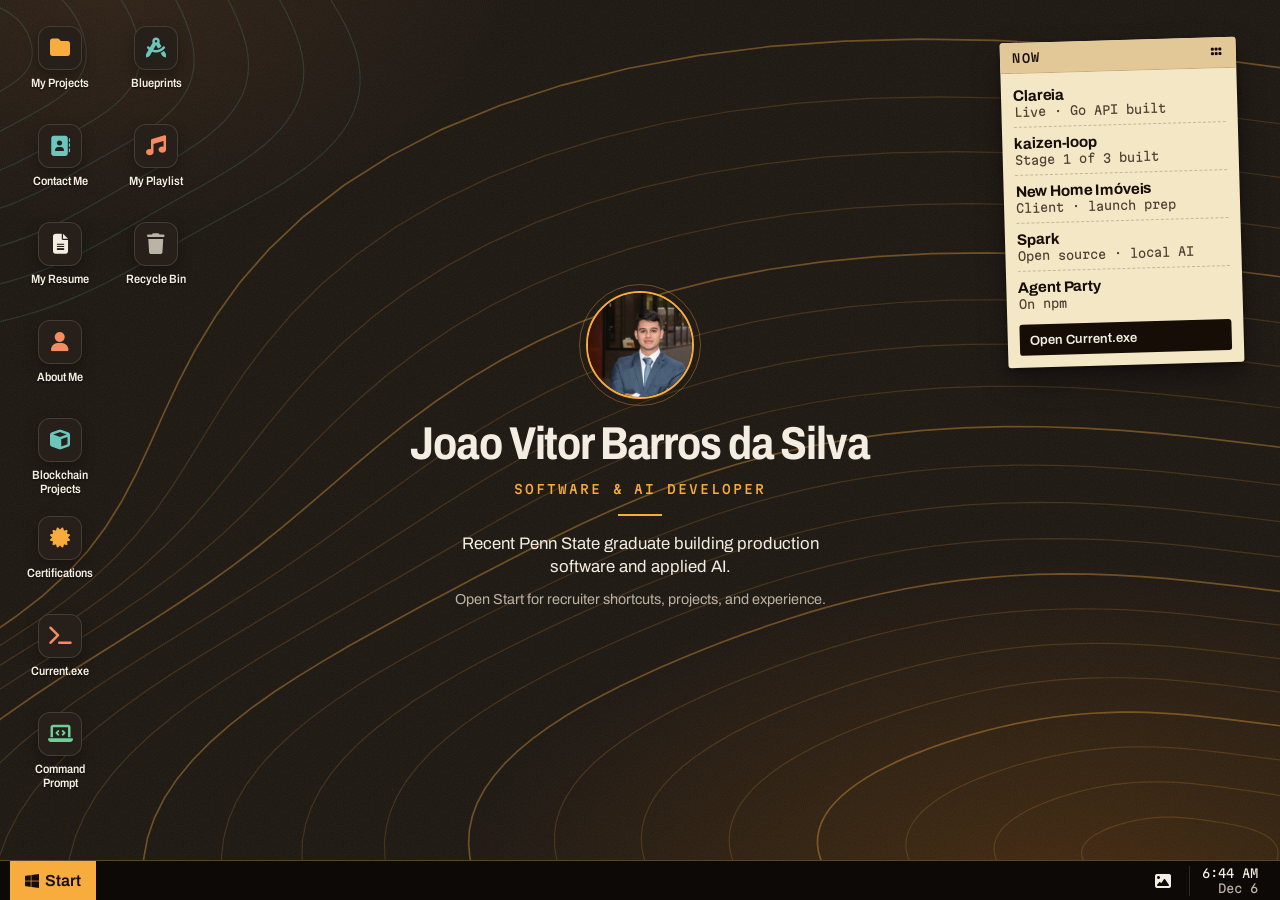
==== commit 6744f086: "Update site and resume links to joaovitorbarros.dev" ====
--- a/index.html
+++ b/index.html
@@ -13,14 +13,14 @@
     <meta name="viewport" content="width=device-width, initial-scale=1.0">
     <meta name="description" content="Joao Vitor Barros da Silva is a recent Penn State Computer Science graduate building production software, full-stack products, and applied AI systems.">
     <meta name="theme-color" content="#1b1510">
-    <link rel="canonical" href="https://joao-vitor-barros-da-silva-portfolio.vercel.app/">
+    <link rel="canonical" href="https://www.joaovitorbarros.dev/">
 
     <meta property="og:type" content="website">
     <meta property="og:site_name" content="Joao Vitor's Portfolio">
     <meta property="og:title" content="Joao Vitor | Software &amp; AI Developer">
     <meta property="og:description" content="Recent Penn State Computer Science graduate building production software, full-stack products, and applied AI systems.">
-    <meta property="og:url" content="https://joao-vitor-barros-da-silva-portfolio.vercel.app/">
-    <meta property="og:image" content="https://joao-vitor-barros-da-silva-portfolio.vercel.app/docs/portfolio-og.jpg">
+    <meta property="og:url" content="https://www.joaovitorbarros.dev/">
+    <meta property="og:image" content="https://www.joaovitorbarros.dev/docs/portfolio-og.jpg">
     <meta property="og:image:width" content="1200">
     <meta property="og:image:height" content="630">
     <meta property="og:image:alt" content="Joao Vitor's interactive software and AI developer portfolio">
@@ -28,7 +28,7 @@
     <meta name="twitter:card" content="summary_large_image">
     <meta name="twitter:title" content="Joao Vitor | Software &amp; AI Developer">
     <meta name="twitter:description" content="Production software, full-stack products, and applied AI systems from a recent Penn State Computer Science graduate.">
-    <meta name="twitter:image" content="https://joao-vitor-barros-da-silva-portfolio.vercel.app/docs/portfolio-og.jpg">
+    <meta name="twitter:image" content="https://www.joaovitorbarros.dev/docs/portfolio-og.jpg">
     <title>Joao Vitor | Software &amp; AI Developer</title>
     <link rel="preconnect" href="https://fonts.googleapis.com">
     <link rel="preconnect" href="https://fonts.gstatic.com" crossorigin>
@@ -41,25 +41,25 @@
             "@graph": [
                     {
                             "@type": "WebSite",
-                            "@id": "https://joao-vitor-barros-da-silva-portfolio.vercel.app/#website",
-                            "url": "https://joao-vitor-barros-da-silva-portfolio.vercel.app/",
+                            "@id": "https://www.joaovitorbarros.dev/#website",
+                            "url": "https://www.joaovitorbarros.dev/",
                             "name": "Joao Vitor Barros da Silva",
                             "description": "Interactive portfolio of a software and AI developer, built as a desktop operating system in the browser.",
                             "inLanguage": "en",
                             "author": {
-                                    "@id": "https://joao-vitor-barros-da-silva-portfolio.vercel.app/#person"
+                                    "@id": "https://www.joaovitorbarros.dev/#person"
                             }
                     },
                     {
                             "@type": "Person",
-                            "@id": "https://joao-vitor-barros-da-silva-portfolio.vercel.app/#person",
+                            "@id": "https://www.joaovitorbarros.dev/#person",
                             "name": "Joao Vitor Barros da Silva",
                             "givenName": "Joao Vitor",
                             "familyName": "Barros da Silva",
                             "jobTitle": "Software Engineer",
                             "description": "Software engineer working across production systems, full-stack products, and applied AI.",
-                            "url": "https://joao-vitor-barros-da-silva-portfolio.vercel.app/",
-                            "image": "https://joao-vitor-barros-da-silva-portfolio.vercel.app/img/IMG_2532.jpg",
+                            "url": "https://www.joaovitorbarros.dev/",
+                            "image": "https://www.joaovitorbarros.dev/img/IMG_2532.jpg",
                             "email": "mailto:jvitorbarros15@gmail.com",
                             "telephone": "+1-814-308-3273",
                             "address": {
@@ -115,7 +115,7 @@
                             "@id": "https://arxiv.org/abs/2512.18488",
                             "name": "QLink: Quantum-Safe Bridge Architecture for Blockchain Interoperability",
                             "author": {
-                                    "@id": "https://joao-vitor-barros-da-silva-portfolio.vercel.app/#person"
+                                    "@id": "https://www.joaovitorbarros.dev/#person"
                             },
                             "datePublished": "2025-12-20",
                             "identifier": "arXiv:2512.18488",
@@ -288,7 +288,7 @@
                         <div class="project-card-body">
                         <div class="project-card-kicker"><span>Built for Clareia</span><span>2026</span></div>
                         <h3>Clareia Software Factory — Issue to Merged PR</h3>
-                        <p>A production line that turns a GitHub issue labeled <code>fabrica</code> into a reviewed, tested pull request, so one person can maintain a data-heavy public site. A deterministic step decider runs the flow; Claude writes the spec and guards risky changes, while cheaper models (Codex, Gemini, Haiku) do most of the building and reviewing.</p>
+                        <p>A production line that turns a GitHub issue labeled <code>fabrica</code> into a reviewed, tested pull request, so one person can maintain a data-heavy public site. A deterministic step decider runs the flow; a local 4B model triages each issue's risk tier (it can only raise it), Claude writes the spec and guards risky changes, while cheaper models (Codex, Gemini, Haiku) do most of the building and reviewing.</p>
                         <ul class="project-proof">
                             <li>Code commits only after typecheck, tests, a full build and a headless UI check pass; merge is refused unless every review is newer than the build</li>
                             <li>The reviewer is always a different vendor than the builder; money, CPF, data and deploy changes (tier C) also get Opus security and Fable data reviews and wait for me</li>
@@ -688,8 +688,8 @@
                                 <li>Built a Google Scholar integration (ScraperAPI discovery; DOI and trigram title matching gated on PSU affiliation and email domain; 120-day refresh) run across <strong>11,000+ faculty</strong>, auto-matching <strong>40%</strong> and cutting scrape volume <strong>34%</strong>.</li>
                                 <li>Built a committee REST API with OpenAPI/Swagger docs, consumed by a four-endpoint importer with per-endpoint failure isolation and idempotent upserts, cutting manual departmental processing <strong>60%</strong>.</li>
                                 <li>Built a Python (Pandas) validation pipeline: <strong>17.7K</strong> faculty records to <strong>9.8K</strong> verified, cutting manual processing over <strong>90%</strong>.</li>
-                                <li>Helped design an AI-assisted PDF accessibility remediation pipeline (Rails, Sidekiq, AWS S3, Adobe PDF Services extraction and editing) in reviews with DevOps and leadership, for a platform supporting <strong>3M+ document uploads</strong>.</li>
-                                <li>Led the 2 other interns in our cohort: broke manager requests into scoped tickets, assigned work with deadlines, ran daily standups, and reported team progress to managers.</li>
+                                <li>Helped design an AI-assisted PDF accessibility pipeline (Sidekiq, AWS S3, Adobe PDF Services) for a <strong>3M+ upload</strong> platform.</li>
+                                <li>Led the 2 other interns in our cohort: scoped manager requests into tickets, assigned work, ran standups, and reported progress.</li>
                             </ul>
                         </article>
                         <article class="rv-entry">
@@ -728,6 +728,18 @@
                                 <li>Built a dual-capture ingestion pipeline that reconciles the open-data API against the annual expense file; a second implementation recomputes every total before release, holding about <strong>180 deputy-months</strong> for review instead of showing R$ 0.</li>
                                 <li>Cut first load from <strong>174 MB to 6.4 MB</strong> (613 to 28 requests) by precomputing aggregates, made ranking re-sorts <strong>9x faster</strong> (1.2 s to 0.13 s), and gated every deploy on a PII scan and Playwright checks.</li>
                                 <li>Built a read-only Go and PostgreSQL REST API (OpenAPI 3.1); k6 load tests exposed an endpoint re-aggregating 123K rows per request, and pre-aggregating at load time cut its p95 <strong>~190 ms to ~15 ms</strong> and raised zero-drop throughput <strong>168 to 850+ req/s</strong>.</li>
+                                <li>Built a multi-agent factory that takes a GitHub issue to a merged pull request: a local model triages risk; Claude Sonnet writes the spec; Haiku, Codex, Gemini and local models build; a different vendor's model reviews; Opus and Fable audit security-critical changes, which wait for my approval. <strong>17 PRs</strong> merged in its first 3 days.</li>
+                            </ul>
+                        </article>
+                        <article class="rv-entry">
+                            <header class="rv-entry-head">
+                                <h4><a href="https://github.com/jvitorbarros15/kaizen-loop" target="_blank" rel="noopener noreferrer">kaizen-loop, Self-Improvement Loop for Coding Agents</a></h4>
+                                <span class="rv-date">Nov 2026 – Present</span>
+                            </header>
+                            <p class="rv-org">Python, SQLite, Claude Code plugins</p>
+                            <ul class="rv-bullets">
+                                <li>Built an open-source Claude Code plugin that records every coding-agent session and reports where tokens are wasted and which mistakes keep repeating, so the agent's skills are fixed from evidence; <strong>571 tests</strong>.</li>
+                                <li>Scores each task 0–10 from tests, retries, cost and a blind LLM judge that never sees the model or repo; redacts secrets before disk.</li>
                             </ul>
                         </article>
                         <article class="rv-entry">
@@ -750,26 +762,15 @@
                                 <li>Shipped a live LLM study tool: AssemblyAI transcription plus LangChain/OpenAI chains into summaries, flashcards and quizzes.</li>
                             </ul>
                         </article>
-                        <article class="rv-entry">
-                            <header class="rv-entry-head">
-                                <h4>AI-Assisted Development Workflow</h4>
-                                <span class="rv-date">2026 – Present</span>
-                            </header>
-                            <p class="rv-org">Claude Code, Codex, Ollama, opencode, OmniRoute</p>
-                            <ul class="rv-bullets">
-                                <li>Route tasks by risk and cost: Opus plans and reviews, Fable audits high-risk changes, Sonnet, Codex and Haiku implement, and local Ollama models (via opencode) and OmniRoute take mechanical edits; independent re-runs catch fabricated agent results.</li>
-                            </ul>
-                        </article>
                     </section>
 
                     <section class="rv-section">
                         <h3>Technical Skills</h3>
                         <dl class="rv-skills">
                             <dt>Languages</dt><dd>Python, TypeScript, JavaScript, Ruby, SQL, Go</dd>
-                            <dt>Backend &amp; Data</dt><dd>Ruby on Rails, Node.js, REST APIs, PostgreSQL, Supabase, Firebase, Pandas, Swagger/OpenAPI</dd>
-                            <dt>Frontend</dt><dd>React, Next.js</dd>
+                            <dt>Frameworks &amp; Data</dt><dd>Ruby on Rails, Node.js, React, Next.js, REST APIs, PostgreSQL, SQLite, Supabase, Firebase, Pandas, OpenAPI</dd>
                             <dt>Cloud &amp; Tools</dt><dd>Cloudflare Workers and R2, AWS S3, Docker, Linux, GitHub Actions, CircleCI, Playwright, RSpec, Git</dd>
-                            <dt>AI</dt><dd>OpenAI API, LangChain, Claude Code, Codex, Ollama</dd>
+                            <dt>AI</dt><dd>OpenAI API, LangChain, Claude Code, Codex, Gemini, Ollama</dd>
                         </dl>
                     </section>
 
